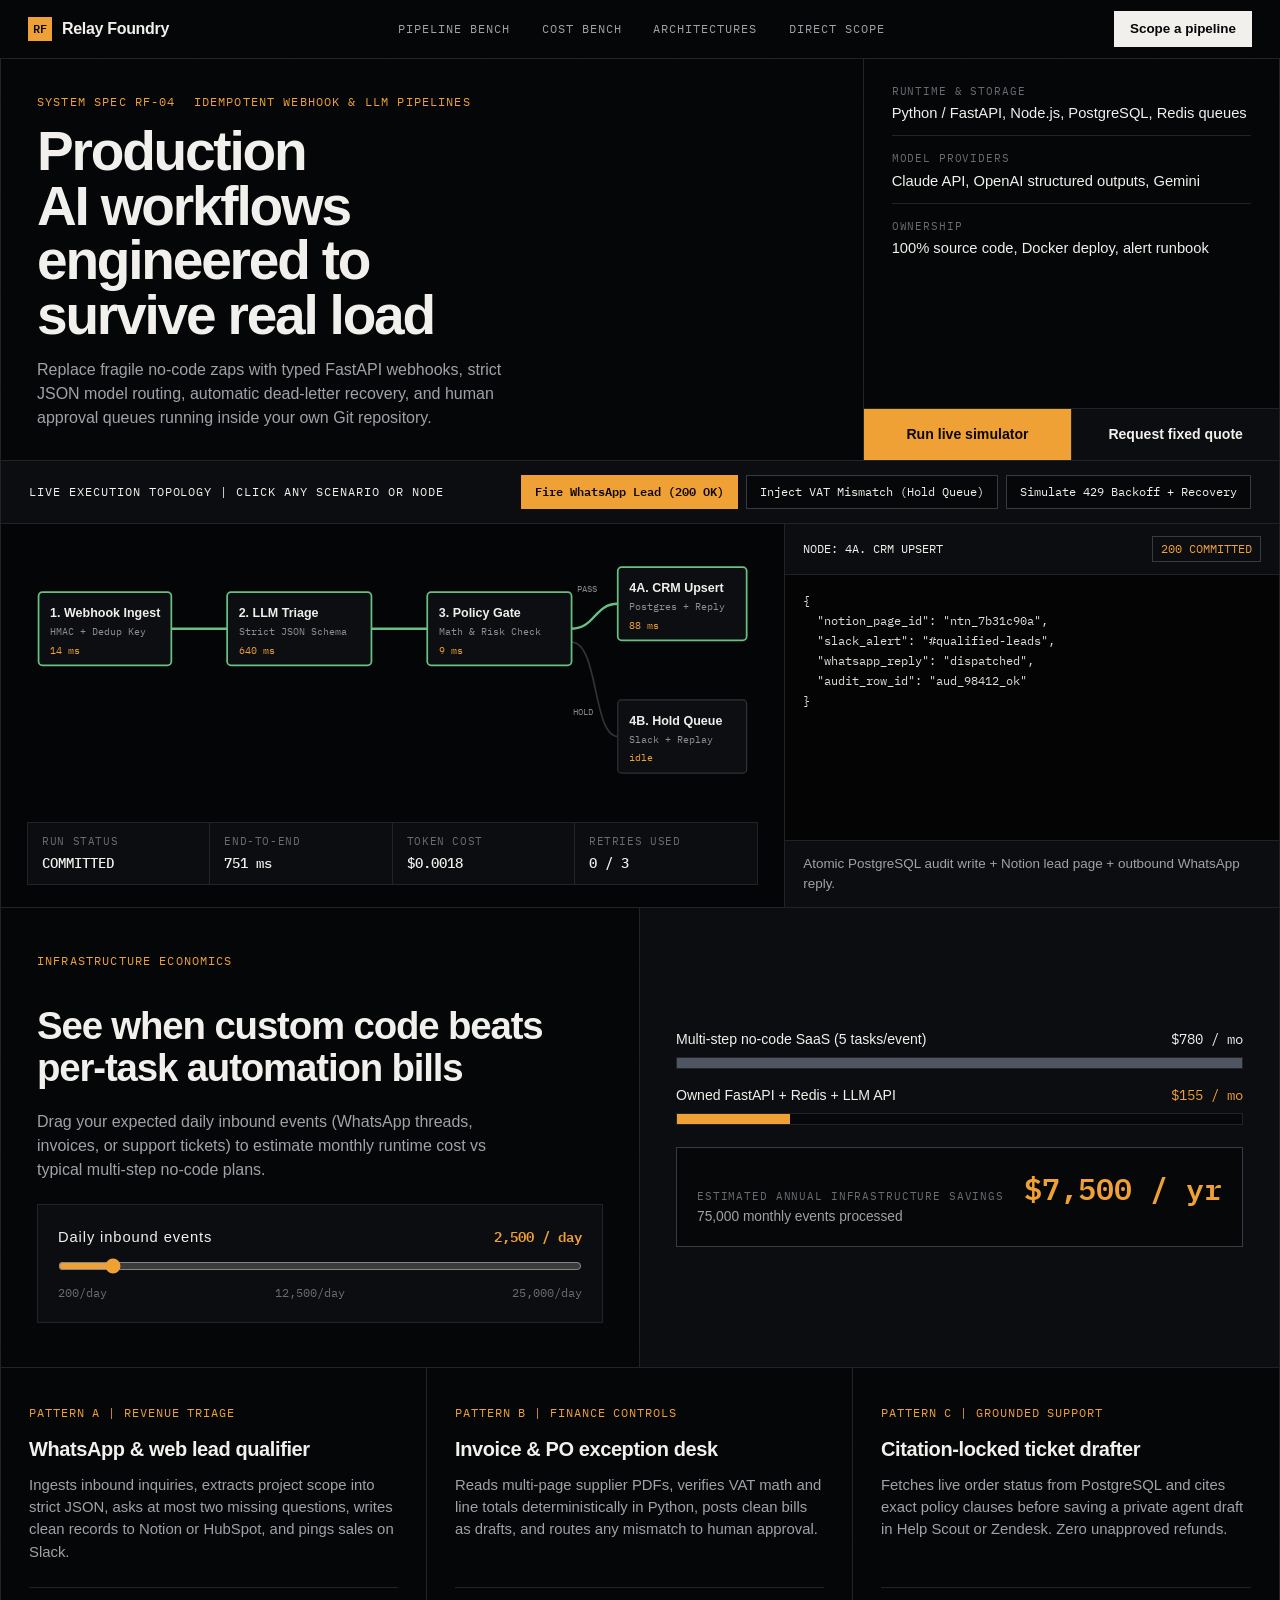
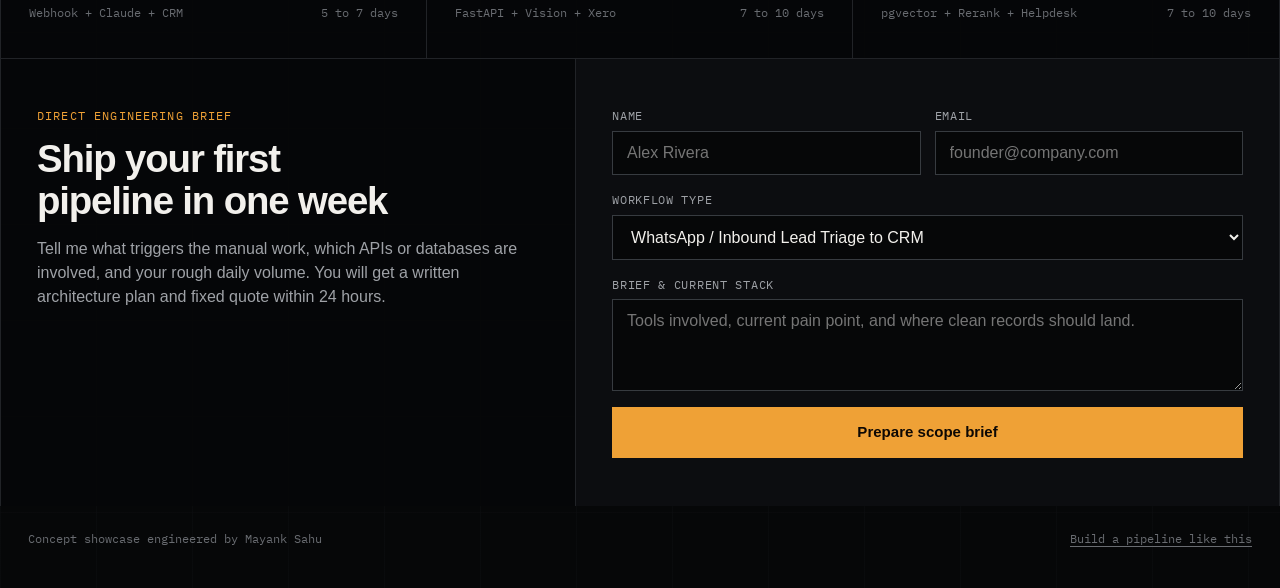
==== ai-studio/index.html @ b6a80c85 "v3: client-ready conversion polish, zero internal jargon, WhatsApp CTAs, live audit fixes" ====
<!doctype html>
<html lang="en">
<head>
  <meta charset="UTF-8" />
  <meta name="viewport" content="width=device-width, initial-scale=1.0" />
  <title>Relay Foundry | Production AI Workflow Engineering</title>
  <link rel="preconnect" href="https://api.fontshare.com" />
  <link href="https://api.fontshare.com/v2/css?f[]=switzer@400,500,600,700&display=swap" rel="stylesheet" />
  <link rel="preconnect" href="https://fonts.googleapis.com" />
  <link rel="preconnect" href="https://fonts.gstatic.com" crossorigin />
  <link href="https://fonts.googleapis.com/css2?family=IBM+Plex+Mono:wght@400;500;600&display=swap" rel="stylesheet" />
  <style>
    :root {
      --bg: oklch(0.125 0.005 260);
      --surface: oklch(0.16 0.006 260);
      --surface-2: oklch(0.195 0.007 260);
      --line: oklch(0.255 0.008 260);
      --line-strong: oklch(0.35 0.01 260);
      --ink: oklch(0.955 0.005 85);
      --ink-muted: oklch(0.71 0.008 260);
      --ink-dim: oklch(0.53 0.008 260);
      --amber: oklch(0.77 0.148 70);
      --amber-ink: oklch(0.14 0.015 70);
      --ok: oklch(0.74 0.125 152);
      --err: oklch(0.69 0.155 26);
      --font-sans: "Switzer", -apple-system, BlinkMacSystemFont, sans-serif;
      --font-mono: "IBM Plex Mono", ui-monospace, monospace;
      --ease-out: cubic-bezier(0.22, 1, 0.36, 1);
    }

    *, *::before, *::after { box-sizing: border-box; margin: 0; padding: 0; }

    html {
      scroll-behavior: smooth;
      background: var(--bg);
      color: var(--ink);
      font-family: var(--font-sans);
      -webkit-font-smoothing: antialiased;
      -webkit-tap-highlight-color: transparent;
    }

    body {
      min-height: 100dvh;
      line-height: 1.5;
      overflow-x: hidden;
      background-image:
        linear-gradient(to right, oklch(0.2 0.005 260 / 0.28) 1px, transparent 1px),
        linear-gradient(to bottom, oklch(0.2 0.005 260 / 0.22) 1px, transparent 1px);
      background-size: 96px 96px;
    }

    a { color: inherit; text-decoration: none; }

    button {
      font: inherit;
      color: inherit;
      background: none;
      border: none;
      cursor: pointer;
      touch-action: manipulation;
      transition: transform 130ms var(--ease-out), background-color 160ms ease, border-color 160ms ease, color 160ms ease;
    }

    button:active { transform: scale(0.97); }
    button:focus-visible, a:focus-visible, input:focus-visible, select:focus-visible, textarea:focus-visible {
      outline: 2px solid var(--ink);
      outline-offset: 2px;
    }

    .mono { font-family: var(--font-mono); font-variant-numeric: tabular-nums; }

    .rail-header {
      position: sticky;
      top: 0;
      z-index: 50;
      background: color-mix(in oklch, var(--bg) 92%, transparent);
      backdrop-filter: blur(12px);
      border-bottom: 1px solid var(--line);
    }

    .rail-inner {
      max-width: 1360px;
      margin: 0 auto;
      height: 58px;
      padding: 0 28px;
      display: grid;
      grid-template-columns: auto 1fr auto;
      align-items: center;
      gap: 24px;
    }

    .brand {
      display: inline-flex;
      align-items: center;
      gap: 10px;
      font-weight: 600;
      letter-spacing: -0.02em;
    }

    .brand-chip {
      width: 24px;
      height: 24px;
      background: var(--amber);
      color: var(--amber-ink);
      display: grid;
      place-items: center;
      font-family: var(--font-mono);
      font-size: 0.72rem;
      font-weight: 600;
    }

    .nav-mid {
      display: flex;
      justify-content: center;
      gap: 32px;
      font-family: var(--font-mono);
      font-size: 0.75rem;
      text-transform: uppercase;
      letter-spacing: 0.08em;
      color: var(--ink-muted);
    }

    .nav-mid a { text-underline-offset: 0.25em; }
    @media (hover: hover) {
      .nav-mid a:hover { color: var(--ink); text-decoration: underline; }
    }

    .rail-cta {
      padding: 8px 16px;
      background: var(--ink);
      color: var(--bg);
      font-size: 0.84rem;
      font-weight: 600;
    }

    @media (hover: hover) {
      .rail-cta:hover { background: var(--amber); color: var(--amber-ink); }
    }

    .mobile-subnav {
      display: none;
      border-top: 1px solid var(--line);
      padding: 8px 20px;
      gap: 18px;
      overflow-x: auto;
      font-family: var(--font-mono);
      font-size: 0.72rem;
      text-transform: uppercase;
      color: var(--ink-muted);
    }

    .shell {
      max-width: 1360px;
      margin: 0 auto;
      border-inline: 1px solid var(--line);
      background: color-mix(in oklch, var(--bg) 93%, transparent);
    }

    /* Compacted hero so full topology graph sits cleanly in viewport */
    .hero-band {
      display: grid;
      grid-template-columns: minmax(0, 1.35fr) minmax(0, 0.65fr);
      border-bottom: 1px solid var(--line);
    }

    .hero-left {
      padding: 34px 36px 30px;
      border-right: 1px solid var(--line);
    }

    .spec-line {
      font-family: var(--font-mono);
      font-size: 0.72rem;
      text-transform: uppercase;
      letter-spacing: 0.1em;
      color: var(--amber);
      margin-bottom: 14px;
      display: flex;
      gap: 18px;
      flex-wrap: wrap;
    }

    h1 {
      font-size: clamp(2.3rem, 4.3vw, 3.85rem);
      font-weight: 600;
      line-height: 0.99;
      letter-spacing: -0.04em;
      max-width: 15ch;
      text-wrap: balance;
      margin-bottom: 16px;
    }

    .hero-sub {
      font-size: 1rem;
      color: var(--ink-muted);
      max-width: 54ch;
      text-wrap: pretty;
    }

    .hero-right {
      display: grid;
      grid-template-rows: 1fr auto;
    }

    .hero-specs {
      padding: 24px 28px;
      display: grid;
      gap: 14px;
      align-content: start;
    }

    .kv {
      border-bottom: 1px solid var(--line);
      padding-bottom: 11px;
    }

    .kv:last-child { border-bottom: none; padding-bottom: 0; }

    .kv-k {
      font-family: var(--font-mono);
      font-size: 0.68rem;
      text-transform: uppercase;
      letter-spacing: 0.08em;
      color: var(--ink-dim);
      margin-bottom: 3px;
    }

    .kv-v { font-size: 0.92rem; font-weight: 500; color: var(--ink); }

    .hero-cta-row {
      display: grid;
      grid-template-columns: 1fr 1fr;
      border-top: 1px solid var(--line);
    }

    .cta-cell {
      padding: 15px 18px;
      font-size: 0.88rem;
      font-weight: 600;
      text-align: center;
      display: flex;
      align-items: center;
      justify-content: center;
    }

    .cta-cell.primary { background: var(--amber); color: var(--amber-ink); }
    .cta-cell.secondary { background: var(--surface); color: var(--ink); border-left: 1px solid var(--line); }

    /* Live Topology Simulator */
    .bench-head {
      display: flex;
      justify-content: space-between;
      align-items: center;
      flex-wrap: wrap;
      gap: 14px;
      padding: 14px 28px;
      border-bottom: 1px solid var(--line);
      background: var(--surface);
    }

    .bench-label {
      font-family: var(--font-mono);
      font-size: 0.76rem;
      text-transform: uppercase;
      letter-spacing: 0.08em;
      color: var(--ink);
    }

    .trigger-group { display: flex; flex-wrap: wrap; gap: 8px; }

    .trigger-btn {
      padding: 7px 13px;
      border: 1px solid var(--line-strong);
      background: var(--bg);
      font-family: var(--font-mono);
      font-size: 0.74rem;
      color: var(--ink);
    }

    .trigger-btn[aria-pressed="true"] {
      background: var(--amber);
      color: var(--amber-ink);
      border-color: var(--amber);
      font-weight: 600;
    }

    .bench-grid {
      display: grid;
      grid-template-columns: minmax(0, 1.35fr) minmax(0, 0.85fr);
      border-bottom: 1px solid var(--line);
    }

    .topology-stage {
      padding: 22px 26px;
      border-right: 1px solid var(--line);
      display: flex;
      flex-direction: column;
      justify-content: space-between;
      gap: 16px;
      min-width: 0;
      background: oklch(0.115 0.005 260);
    }

    .svg-wrap { width: 100%; overflow-x: auto; }
    .topo-svg { width: 100%; min-width: 640px; height: auto; display: block; }

    .wire {
      fill: none;
      stroke: oklch(0.32 0.01 260);
      stroke-width: 1.75;
      transition: stroke 220ms ease;
    }

    .wire.is-ok { stroke: var(--ok); stroke-width: 2.5; }
    .wire.is-err { stroke: var(--err); stroke-width: 2.5; }

    .node-group { cursor: pointer; }

    .node-box {
      fill: oklch(0.165 0.006 260);
      stroke: oklch(0.32 0.01 260);
      stroke-width: 1.25;
      transition: fill 180ms ease, stroke 180ms ease;
    }

    .node-group:hover .node-box { fill: oklch(0.2 0.008 260); stroke: oklch(0.55 0.01 260); }
    .node-group.is-selected .node-box { stroke: var(--ink); stroke-width: 1.8; }
    .node-group.state-active .node-box { fill: oklch(0.22 0.03 70); stroke: var(--amber); stroke-width: 2; }
    .node-group.state-ok .node-box { stroke: var(--ok); stroke-width: 1.8; }
    .node-group.state-err .node-box { fill: oklch(0.21 0.035 26); stroke: var(--err); stroke-width: 2; }

    .node-title { fill: oklch(0.95 0.005 85); font-family: "Switzer", sans-serif; font-size: 13px; font-weight: 600; }
    .node-sub { fill: oklch(0.65 0.008 260); font-family: "IBM Plex Mono", monospace; font-size: 10.5px; }
    .node-ms { fill: var(--amber); font-family: "IBM Plex Mono", monospace; font-size: 10.5px; }

    .stage-telemetry {
      display: grid;
      grid-template-columns: repeat(4, minmax(0, 1fr));
      border: 1px solid var(--line);
      background: var(--surface);
    }

    .tel-cell { padding: 11px 14px; border-right: 1px solid var(--line); }
    .tel-cell:last-child { border-right: none; }
    .tel-k { font-family: var(--font-mono); font-size: 0.66rem; text-transform: uppercase; letter-spacing: 0.06em; color: var(--ink-dim); margin-bottom: 2px; }
    .tel-v { font-family: var(--font-mono); font-size: 0.9rem; font-weight: 500; font-variant-numeric: tabular-nums; color: var(--ink); }

    .inspector { display: flex; flex-direction: column; min-width: 0; background: var(--surface); }

    .inspector-bar {
      padding: 12px 18px;
      border-bottom: 1px solid var(--line);
      display: flex;
      justify-content: space-between;
      align-items: center;
      gap: 10px;
      font-family: var(--font-mono);
      font-size: 0.74rem;
    }

    .inspector-badge { padding: 3px 8px; border: 1px solid var(--line-strong); color: var(--amber); }

    .inspector-code {
      flex: 1;
      padding: 16px 18px;
      font-family: var(--font-mono);
      font-size: 0.78rem;
      line-height: 1.6;
      color: oklch(0.9 0.008 85);
      white-space: pre-wrap;
      overflow-wrap: anywhere;
      background: oklch(0.11 0.004 260);
      min-height: 255px;
    }

    .inspector-foot {
      padding: 13px 18px;
      border-top: 1px solid var(--line);
      font-size: 0.84rem;
      color: var(--ink-muted);
    }

    /* Cost & Concurrency Bench */
    .calc-band {
      display: grid;
      grid-template-columns: minmax(0, 1fr) minmax(0, 1fr);
      border-bottom: 1px solid var(--line);
    }

    .calc-left {
      padding: 44px 36px;
      border-right: 1px solid var(--line);
      display: grid;
      gap: 22px;
      align-content: start;
    }

    h2 {
      font-size: clamp(1.75rem, 3vw, 2.5rem);
      font-weight: 600;
      letter-spacing: -0.03em;
      line-height: 1.08;
      text-wrap: balance;
    }

    .slider-block {
      display: grid;
      gap: 10px;
      padding: 20px;
      border: 1px solid var(--line);
      background: var(--surface);
    }

    .slider-top { display: flex; justify-content: space-between; align-items: baseline; font-size: 0.9rem; }
    input[type="range"] { width: 100%; accent-color: var(--amber); cursor: pointer; }

    .calc-right {
      padding: 44px 36px;
      display: grid;
      gap: 22px;
      align-content: center;
      background: var(--surface);
    }

    .bar-compare { display: grid; gap: 16px; }
    .bar-row { display: grid; gap: 7px; }
    .bar-head { display: flex; justify-content: space-between; font-size: 0.88rem; }
    .bar-track { height: 12px; background: var(--bg); border: 1px solid var(--line); overflow: hidden; }
    .bar-fill { height: 100%; transition: width 260ms var(--ease-out); }
    .bar-fill.zap { background: oklch(0.45 0.02 260); }
    .bar-fill.rf { background: var(--amber); }

    .savings-callout {
      padding: 18px 20px;
      border: 1px solid var(--line-strong);
      background: var(--bg);
      display: flex;
      justify-content: space-between;
      align-items: baseline;
      gap: 16px;
      flex-wrap: wrap;
    }

    .savings-num {
      font-family: var(--font-mono);
      font-size: 1.85rem;
      font-weight: 600;
      color: var(--amber);
      font-variant-numeric: tabular-nums;
    }

    .matrix-band {
      display: grid;
      grid-template-columns: repeat(3, minmax(0, 1fr));
      border-bottom: 1px solid var(--line);
    }

    .matrix-cell {
      padding: 36px 28px;
      border-right: 1px solid var(--line);
      display: flex;
      flex-direction: column;
      justify-content: space-between;
      gap: 24px;
    }

    .matrix-cell:last-child { border-right: none; }
    .matrix-k { font-family: var(--font-mono); font-size: 0.72rem; text-transform: uppercase; letter-spacing: 0.08em; color: var(--amber); margin-bottom: 12px; }
    .matrix-cell h3 { font-size: 1.25rem; font-weight: 600; letter-spacing: -0.02em; margin-bottom: 10px; }
    .matrix-cell p { font-size: 0.93rem; color: var(--ink-muted); }

    .matrix-foot {
      padding-top: 16px;
      border-top: 1px solid var(--line);
      font-family: var(--font-mono);
      font-size: 0.75rem;
      color: var(--ink-dim);
      display: flex;
      justify-content: space-between;
      gap: 8px;
    }

    /* Live Lead Intake */
    .intake-band { display: grid; grid-template-columns: minmax(0, 0.9fr) minmax(0, 1.1fr); }
    .intake-copy { padding: 48px 36px; border-right: 1px solid var(--line); }
    .intake-form-wrap { padding: 48px 36px; background: var(--surface); }
    .intake-form { display: grid; gap: 16px; }
    .two-col { display: grid; grid-template-columns: 1fr 1fr; gap: 14px; }

    label {
      display: grid;
      gap: 6px;
      font-family: var(--font-mono);
      font-size: 0.74rem;
      text-transform: uppercase;
      letter-spacing: 0.06em;
      color: var(--ink-muted);
    }

    input[type="text"], input[type="email"], select, textarea {
      width: 100%;
      padding: 12px 14px;
      background: var(--bg);
      border: 1px solid var(--line-strong);
      color: var(--ink);
      font-family: var(--font-sans);
      font-size: 16px;
    }

    textarea { min-height: 92px; resize: vertical; }

    .submit-btn {
      padding: 14px 20px;
      background: var(--amber);
      color: var(--amber-ink);
      font-weight: 600;
      font-size: 0.94rem;
    }

    .dispatch-panel {
      display: none;
      padding: 18px;
      border: 1px solid var(--ok);
      background: color-mix(in oklch, var(--ok) 10%, var(--bg));
      gap: 12px;
    }

    .dispatch-panel.is-visible { display: grid; }

    .dispatch-actions {
      display: flex;
      flex-wrap: wrap;
      gap: 10px;
    }

    .dispatch-btn {
      padding: 10px 16px;
      font-family: var(--font-mono);
      font-size: 0.78rem;
      font-weight: 600;
      display: inline-flex;
      align-items: center;
      justify-content: center;
    }

    .dispatch-btn.wa { background: var(--ok); color: oklch(0.14 0.015 152); }
    .dispatch-btn.mail { background: var(--amber); color: var(--amber-ink); }

    footer {
      max-width: 1360px;
      margin: 0 auto;
      padding: 24px 28px 40px;
      display: flex;
      justify-content: space-between;
      align-items: center;
      flex-wrap: wrap;
      gap: 14px;
      font-family: var(--font-mono);
      font-size: 0.76rem;
      color: var(--ink-dim);
    }

    footer a { text-decoration: underline; text-underline-offset: 0.25em; }

    @media (max-width: 1020px) {
      .hero-band, .bench-grid, .calc-band, .matrix-band, .intake-band { grid-template-columns: minmax(0, 1fr); }
      .hero-left, .topology-stage, .calc-left, .matrix-cell, .intake-copy { border-right: none; border-bottom: 1px solid var(--line); }
      .nav-mid { display: none; }
      .mobile-subnav { display: flex; }
    }

    @media (max-width: 640px) {
      .stage-telemetry, .two-col { grid-template-columns: minmax(0, 1fr); }
      .tel-cell { border-right: none; border-bottom: 1px solid var(--line); }
      .tel-cell:last-child { border-bottom: none; }
      .hero-left, .calc-left, .calc-right, .intake-copy, .intake-form-wrap { padding: 28px 20px; }
    }
  </style>
</head>
<body>
  <header class="rail-header">
    <div class="rail-inner">
      <a href="#top" class="brand">
        <span class="brand-chip">RF</span>
        <span>Relay Foundry</span>
      </a>
      <nav class="nav-mid" aria-label="Primary">
        <a href="#topology">Pipeline bench</a>
        <a href="#cost">Cost bench</a>
        <a href="#systems">Architectures</a>
        <a href="#intake">Direct scope</a>
      </nav>
      <a href="#intake" class="rail-cta">Scope a pipeline</a>
    </div>
    <nav class="mobile-subnav" aria-label="Quick navigation">
      <a href="#topology">Simulator</a>
      <a href="#cost">Cost Bench</a>
      <a href="#systems">Systems</a>
      <a href="#intake">Scope</a>
    </nav>
  </header>

  <main class="shell" id="top">
    <section class="hero-band">
      <div class="hero-left">
        <div class="spec-line">
          <span>SYSTEM SPEC RF-04</span>
          <span>IDEMPOTENT WEBHOOK &amp; LLM PIPELINES</span>
        </div>
        <h1>Production AI workflows engineered to survive real load</h1>
        <p class="hero-sub">
          Replace fragile no-code zaps with typed FastAPI webhooks, strict JSON model routing, automatic dead-letter recovery, and human approval queues running inside your own Git repository.
        </p>
      </div>
      <div class="hero-right">
        <div class="hero-specs">
          <div class="kv">
            <div class="kv-k">Runtime &amp; Storage</div>
            <div class="kv-v">Python / FastAPI, Node.js, PostgreSQL, Redis queues</div>
          </div>
          <div class="kv">
            <div class="kv-k">Model Providers</div>
            <div class="kv-v">Claude API, OpenAI structured outputs, Gemini</div>
          </div>
          <div class="kv">
            <div class="kv-k">Ownership</div>
            <div class="kv-v">100% source code, Docker deploy, alert runbook</div>
          </div>
        </div>
        <div class="hero-cta-row">
          <a href="#topology" class="cta-cell primary">Run live simulator</a>
          <a href="#intake" class="cta-cell secondary">Request fixed quote</a>
        </div>
      </div>
    </section>

    <section id="topology" aria-label="Interactive pipeline execution bench">
      <div class="bench-head">
        <span class="bench-label">Live execution topology | click any scenario or node</span>
        <div class="trigger-group" role="group" aria-label="Pipeline simulation scenario">
          <button type="button" class="trigger-btn" data-run="healthy" aria-pressed="true">Fire WhatsApp Lead (200 OK)</button>
          <button type="button" class="trigger-btn" data-run="mismatch" aria-pressed="false">Inject VAT Mismatch (Hold Queue)</button>
          <button type="button" class="trigger-btn" data-run="retry" aria-pressed="false">Simulate 429 Backoff + Recovery</button>
        </div>
      </div>

      <div class="bench-grid">
        <div class="topology-stage">
          <div class="svg-wrap">
            <svg class="topo-svg" viewBox="0 0 760 270" role="img" aria-label="Interactive webhook to LLM to CRM topology diagram">
              <path id="w-0-1" class="wire" d="M 150 86 L 208 86" />
              <path id="w-1-2" class="wire" d="M 358 86 L 416 86" />
              <path id="w-2-3" class="wire" d="M 566 86 C 590 86, 590 60, 614 60" />
              <path id="w-2-4" class="wire" d="M 566 100 C 594 100, 588 198, 614 198" />

              <g class="node-group is-selected" data-node="ingest" transform="translate(12, 48)">
                <rect class="node-box" width="138" height="76" rx="4" />
                <text class="node-title" x="12" y="26">1. Webhook Ingest</text>
                <text class="node-sub" x="12" y="45">HMAC + Dedup Key</text>
                <text class="node-ms" id="ms-ingest" x="12" y="64">14 ms</text>
              </g>

              <g class="node-group" data-node="triage" transform="translate(208, 48)">
                <rect class="node-box" width="150" height="76" rx="4" />
                <text class="node-title" x="12" y="26">2. LLM Triage</text>
                <text class="node-sub" x="12" y="45">Strict JSON Schema</text>
                <text class="node-ms" id="ms-triage" x="12" y="64">640 ms</text>
              </g>

              <g class="node-group" data-node="gate" transform="translate(416, 48)">
                <rect class="node-box" width="150" height="76" rx="4" />
                <text class="node-title" x="12" y="26">3. Policy Gate</text>
                <text class="node-sub" x="12" y="45">Math &amp; Risk Check</text>
                <text class="node-ms" id="ms-gate" x="12" y="64">9 ms</text>
              </g>

              <g class="node-group" data-node="crm" transform="translate(614, 22)">
                <rect class="node-box" width="134" height="76" rx="4" />
                <text class="node-title" id="n4a-title" x="12" y="26">4A. CRM Upsert</text>
                <text class="node-sub" id="n4a-sub" x="12" y="45">Postgres + Reply</text>
                <text class="node-ms" id="ms-crm" x="12" y="64">88 ms</text>
              </g>

              <g class="node-group" data-node="dlq" transform="translate(614, 160)">
                <rect class="node-box" width="134" height="76" rx="4" />
                <text class="node-title" x="12" y="26">4B. Hold Queue</text>
                <text class="node-sub" x="12" y="45">Slack + Replay</text>
                <text class="node-ms" id="ms-dlq" x="12" y="64">idle</text>
              </g>

              <text x="572" y="48" fill="oklch(0.62 0.008 260)" font-family="IBM Plex Mono" font-size="9.5">PASS</text>
              <text x="568" y="176" fill="oklch(0.62 0.008 260)" font-family="IBM Plex Mono" font-size="9.5">HOLD</text>
            </svg>
          </div>

          <div class="stage-telemetry">
            <div class="tel-cell"><div class="tel-k">Run status</div><div class="tel-v" id="tel-status">COMMITTED</div></div>
            <div class="tel-cell"><div class="tel-k">End-to-end</div><div class="tel-v" id="tel-latency">751 ms</div></div>
            <div class="tel-cell"><div class="tel-k">Token cost</div><div class="tel-v" id="tel-cost">$0.0018</div></div>
            <div class="tel-cell"><div class="tel-k">Retries used</div><div class="tel-v" id="tel-retries">0 / 3</div></div>
          </div>
        </div>

        <aside class="inspector" aria-label="Node JSON payload inspector">
          <div class="inspector-bar">
            <span id="insp-title">NODE: 1. WEBHOOK INGEST</span>
            <span class="inspector-badge" id="insp-badge">VERIFIED</span>
          </div>
          <pre class="inspector-code" id="insp-json"></pre>
          <div class="inspector-foot" id="insp-note">
            Click any box in the diagram to inspect the exact contract verified at that step.
          </div>
        </aside>
      </div>
    </section>

    <section class="calc-band" id="cost">
      <div class="calc-left">
        <div class="spec-line"><span>INFRASTRUCTURE ECONOMICS</span></div>
        <h2>See when custom code beats per-task automation bills</h2>
        <p class="hero-sub">
          Drag your expected daily inbound events (WhatsApp threads, invoices, or support tickets) to estimate monthly runtime cost vs typical multi-step no-code plans.
        </p>

        <div class="slider-block">
          <div class="slider-top">
            <label for="vol-slider" style="text-transform: none; font-family: var(--font-sans); font-size: 0.92rem; color: var(--ink);">Daily inbound events</label>
            <span class="mono" style="color: var(--amber); font-weight: 600;" id="vol-label">2,500 / day</span>
          </div>
          <input id="vol-slider" type="range" min="200" max="25000" step="100" value="2500" />
          <div style="display: flex; justify-content: space-between; font-size: 0.75rem; color: var(--ink-dim);" class="mono">
            <span>200/day</span>
            <span>12,500/day</span>
            <span>25,000/day</span>
          </div>
        </div>
      </div>

      <div class="calc-right">
        <div class="bar-compare">
          <div class="bar-row">
            <div class="bar-head">
              <span>Multi-step no-code SaaS (5 tasks/event)</span>
              <span class="mono" id="cost-nocode">$780 / mo</span>
            </div>
            <div class="bar-track"><div class="bar-fill zap" id="bar-nocode" style="width: 100%;"></div></div>
          </div>
          <div class="bar-row">
            <div class="bar-head">
              <span>Owned FastAPI + Redis + LLM API</span>
              <span class="mono" id="cost-custom" style="color: var(--amber);">$155 / mo</span>
            </div>
            <div class="bar-track"><div class="bar-fill rf" id="bar-custom" style="width: 20%;"></div></div>
          </div>
        </div>

        <div class="savings-callout">
          <div>
            <div class="kv-k">Estimated annual infrastructure savings</div>
            <div style="font-size: 0.86rem; color: var(--ink-muted);" id="vol-monthly">75,000 monthly events processed</div>
          </div>
          <div class="savings-num" id="annual-save">$7,500 / yr</div>
        </div>
      </div>
    </section>

    <section class="matrix-band" id="systems">
      <article class="matrix-cell">
        <div>
          <div class="matrix-k">Pattern A | Revenue Triage</div>
          <h3>WhatsApp &amp; web lead qualifier</h3>
          <p>Ingests inbound inquiries, extracts project scope into strict JSON, asks at most two missing questions, writes clean records to Notion or HubSpot, and pings sales on Slack.</p>
        </div>
        <div class="matrix-foot">
          <span>Webhook + Claude + CRM</span>
          <span>5 to 7 days</span>
        </div>
      </article>
      <article class="matrix-cell">
        <div>
          <div class="matrix-k">Pattern B | Finance Controls</div>
          <h3>Invoice &amp; PO exception desk</h3>
          <p>Reads multi-page supplier PDFs, verifies VAT math and line totals deterministically in Python, posts clean bills as drafts, and routes any mismatch to human approval.</p>
        </div>
        <div class="matrix-foot">
          <span>FastAPI + Vision + Xero</span>
          <span>7 to 10 days</span>
        </div>
      </article>
      <article class="matrix-cell">
        <div>
          <div class="matrix-k">Pattern C | Grounded Support</div>
          <h3>Citation-locked ticket drafter</h3>
          <p>Fetches live order status from PostgreSQL and cites exact policy clauses before saving a private agent draft in Help Scout or Zendesk. Zero unapproved refunds.</p>
        </div>
        <div class="matrix-foot">
          <span>pgvector + Rerank + Helpdesk</span>
          <span>7 to 10 days</span>
        </div>
      </article>
    </section>

    <section class="intake-band" id="intake">
      <div class="intake-copy">
        <div class="spec-line"><span>DIRECT ENGINEERING BRIEF</span></div>
        <h2>Ship your first pipeline in one week</h2>
        <p class="hero-sub" style="margin-top: 16px;">
          Tell me what triggers the manual work, which APIs or databases are involved, and your rough daily volume. You will get a written architecture plan and fixed quote within 24 hours.
        </p>
      </div>
      <div class="intake-form-wrap">
        <form class="intake-form" id="intake-form">
          <div class="two-col">
            <label>
              Name
              <input type="text" id="in-name" required placeholder="Alex Rivera" />
            </label>
            <label>
              Email
              <input type="email" id="in-email" required placeholder="founder@company.com" />
            </label>
          </div>
          <label>
            Workflow type
            <select id="in-type">
              <option>WhatsApp / Inbound Lead Triage to CRM</option>
              <option>Invoice / PDF Extraction + Exception Queue</option>
              <option>Grounded Support Draft Assistant</option>
              <option>Custom Webhook / Agent Backend</option>
            </select>
          </label>
          <label>
            Brief &amp; current stack
            <textarea id="in-brief" required placeholder="Tools involved, current pain point, and where clean records should land."></textarea>
          </label>
          <button type="submit" class="submit-btn">Prepare scope brief</button>

          <div class="dispatch-panel" id="dispatch-panel" role="status">
            <div style="font-size: 0.9rem; color: var(--ink);">
              Your technical brief is packaged and ready. Send it directly via WhatsApp or Email for a 24-hour architecture plan and fixed quote:
            </div>
            <div class="dispatch-actions">
              <a id="send-wa" href="#" target="_blank" rel="noopener" class="dispatch-btn wa">Send via WhatsApp</a>
              <a id="send-mail" href="#" class="dispatch-btn mail">Send via Email</a>
            </div>
          </div>
        </form>
      </div>
    </section>
  </main>

  <footer>
    <span>Concept showcase engineered by Mayank Sahu</span>
    <span><a href="https://msnotfound.github.io/#quote" target="_top">Build a pipeline like this</a></span>
  </footer>

  <script>
    const RUNS = {
      healthy: {
        branch: "crm",
        n4aTitle: "4A. CRM Upsert",
        n4aSub: "Postgres + Reply",
        status: "COMMITTED",
        latency: "751 ms",
        cost: "$0.0018",
        retries: "0 / 3",
        ms: { ingest: "14 ms", triage: "640 ms", gate: "9 ms", crm: "88 ms", dlq: "idle" },
        nodes: {
          ingest: {
            title: "1. WEBHOOK INGEST",
            badge: "HMAC VALID",
            note: "Idempotency key checked in Redis; duplicate delivery guaranteed safe.",
            payload: {
              event_id: "wa_evt_98412",
              signature: "sha256=verified",
              from: "+1-415-555-0142",
              text: "We manage 14 boutique properties and need WhatsApp guest booking triage linked to Notion.",
              dedup_cache: "MISS (new event)"
            }
          },
          triage: {
            title: "2. LLM TRIAGE",
            badge: "SCHEMA PASS",
            note: "Model forced to emit strict JSON schema with zero unparsed prose.",
            payload: {
              model: "claude-sonnet-4",
              intent: "automation_project_lead",
              property_units: 14,
              systems_requested: ["whatsapp_cloud", "notion_crm"],
              confidence: 0.96,
              reply_draft: "We build WhatsApp-to-Notion triage pipelines. Roughly how many guest messages do your 14 properties receive weekly?"
            }
          },
          gate: {
            title: "3. POLICY GATE",
            badge: "ROUTE: 4A",
            note: "Confidence >= 0.85 and zero high-risk financial mutation flags.",
            payload: {
              rule_engine: "deterministic_v2",
              confidence_threshold: 0.85,
              pii_redacted_for_logs: true,
              route_decision: "4A_CRM_UPSERT"
            }
          },
          crm: {
            title: "4A. CRM UPSERT",
            badge: "200 COMMITTED",
            note: "Atomic PostgreSQL audit write + Notion lead page + outbound WhatsApp reply.",
            payload: {
              notion_page_id: "ntn_7b31c90a",
              slack_alert: "#qualified-leads",
              whatsapp_reply: "dispatched",
              audit_row_id: "aud_98412_ok"
            }
          },
          dlq: {
            title: "4B. HOLD QUEUE",
            badge: "STANDBY",
            note: "Not triggered during this healthy execution path.",
            payload: { queue_depth: 0, last_hold_reason: null }
          }
        }
      },
      mismatch: {
        branch: "dlq",
        n4aTitle: "4A. Xero Post",
        n4aSub: "Accounting API",
        status: "HELD FOR REVIEW",
        latency: "912 ms",
        cost: "$0.0029",
        retries: "0 / 3",
        ms: { ingest: "18 ms", triage: "810 ms", gate: "12 ms", crm: "blocked", dlq: "72 ms" },
        nodes: {
          ingest: {
            title: "1. WEBHOOK INGEST",
            badge: "PDF RECEIVED",
            note: "Inbound supplier invoice hashed via SHA-256 before vision extraction.",
            payload: {
              event_id: "inv_409_ctj",
              source: "ap@northwood-supply.co.uk",
              attachment: "timber_joinery_409.pdf",
              pages: 2,
              sha256_prefix: "9e4a1f02c881"
            }
          },
          triage: {
            title: "2. LLM TRIAGE",
            badge: "EXTRACTED",
            note: "Line items parsed into Decimal-safe numeric fields for Python verification.",
            payload: {
              vendor: "Cotswold Timber Joinery Ltd",
              currency: "GBP",
              subtotal: 4250.00,
              vat_stated_on_pdf: 890.00,
              total_stated_on_pdf: 5140.00
            }
          },
          gate: {
            title: "3. POLICY GATE",
            badge: "MATH EXCEPTION",
            note: "Deterministic Python check caught a £40.00 VAT overcharge before posting.",
            payload: {
              expected_vat_20pct: 850.00,
              stated_vat: 890.00,
              variance_gbp: 40.00,
              auto_post_blocked: true,
              route_decision: "4B_HOLD_QUEUE"
            }
          },
          crm: {
            title: "4A. XERO POST",
            badge: "BLOCKED",
            note: "Protected from posting an erroneous accounting ledger entry.",
            payload: { status: "skipped_by_policy_gate" }
          },
          dlq: {
            title: "4B. HOLD QUEUE",
            badge: "SLACK ALERTED",
            note: "Finance lead received an interactive Slack approve/reject card with diff.",
            payload: {
              ticket_id: "AP-HOLD-219",
              xero_status: "DRAFT_ON_HOLD",
              assignee: "@finance-lead",
              reason: "VAT exceeds 20% calculation by GBP 40.00"
            }
          }
        }
      },
      retry: {
        branch: "crm",
        n4aTitle: "4A. Helpdesk Draft",
        n4aSub: "Help Scout API",
        status: "RECOVERED (200)",
        latency: "1,840 ms",
        cost: "$0.0019",
        retries: "2 / 3",
        ms: { ingest: "12 ms", triage: "1,710 ms", gate: "11 ms", crm: "107 ms", dlq: "idle" },
        nodes: {
          ingest: {
            title: "1. WEBHOOK INGEST",
            badge: "QUEUED SAFE",
            note: "Event persisted to Postgres queue before external LLM call so crashes never lose data.",
            payload: {
              event_id: "hs_51904",
              provider: "helpscout_webhook",
              persisted_before_call: true
            }
          },
          triage: {
            title: "2. LLM TRIAGE",
            badge: "2 RETRIES -> OK",
            note: "Handled upstream 429 rate-limit with jittered exponential backoff + fallback model.",
            payload: {
              attempt_1: "HTTP 429 Too Many Requests (backoff 350ms)",
              attempt_2: "HTTP 429 Too Many Requests (fallback -> gemini-2.5-flash)",
              attempt_3: "HTTP 200 OK (schema verified)",
              policy_citation: "shipping_policy_v4#sec-3.2"
            }
          },
          gate: {
            title: "3. POLICY GATE",
            badge: "DRAFT ONLY",
            note: "Ticket marked eligible for reschedule before 16:30 depot cutoff.",
            payload: {
              order_status: "packed_at_depot",
              auto_send_allowed: false,
              route_decision: "4A_ATTACH_DRAFT"
            }
          },
          crm: {
            title: "4A. HELPDESK DRAFT",
            badge: "DRAFT SAVED",
            note: "Zero events dropped despite upstream API spike; agent reviews draft in 1 click.",
            payload: {
              helpscout_ticket: "hs_51904",
              draft_attached: true,
              auto_sent: false
            }
          },
          dlq: {
            title: "4B. HOLD QUEUE",
            badge: "STANDBY",
            note: "Dead-letter queue only fires if all 3 backoff attempts exhaust.",
            payload: { exhausted: false, dlq_entries: 0 }
          }
        }
      }
    };

    let activeRun = "healthy";
    let animTimers = [];

    const nodesEls = Array.from(document.querySelectorAll(".node-group"));
    const wires = {
      w01: document.getElementById("w-0-1"),
      w12: document.getElementById("w-1-2"),
      w23: document.getElementById("w-2-3"),
      w24: document.getElementById("w-2-4")
    };

    function clearVisuals() {
      animTimers.forEach(clearTimeout);
      animTimers = [];
      nodesEls.forEach((n) => n.classList.remove("state-active", "state-ok", "state-err"));
      Object.values(wires).forEach((w) => w.classList.remove("is-ok", "is-err"));
    }

    function inspectNode(nodeKey) {
      nodesEls.forEach((n) => n.classList.toggle("is-selected", n.dataset.node === nodeKey));
      const info = RUNS[activeRun].nodes[nodeKey];
      document.getElementById("insp-title").textContent = "NODE: " + info.title;
      document.getElementById("insp-badge").textContent = info.badge;
      document.getElementById("insp-json").textContent = JSON.stringify(info.payload, null, 2);
      document.getElementById("insp-note").textContent = info.note;
    }

    function executeRun(runKey) {
      activeRun = runKey;
      clearVisuals();
      const run = RUNS[runKey];

      document.getElementById("n4a-title").textContent = run.n4aTitle;
      document.getElementById("n4a-sub").textContent = run.n4aSub;
      document.getElementById("tel-status").textContent = "RUNNING...";
      document.getElementById("tel-latency").textContent = run.latency;
      document.getElementById("tel-cost").textContent = run.cost;
      document.getElementById("tel-retries").textContent = run.retries;
      Object.entries(run.ms).forEach(([k, v]) => {
        document.getElementById("ms-" + k).textContent = v;
      });

      const byKey = (k) => document.querySelector(`.node-group[data-node="${k}"]`);
      const finalNode = run.branch;
      const finalWire = run.branch === "crm" ? wires.w23 : wires.w24;
      const finalClass = run.branch === "crm" ? "state-ok" : "state-err";
      const wireClass = run.branch === "crm" ? "is-ok" : "is-err";

      [
        [0, () => { byKey("ingest").classList.add("state-active"); inspectNode("ingest"); }],
        [300, () => { byKey("ingest").classList.replace("state-active", "state-ok"); wires.w01.classList.add("is-ok"); byKey("triage").classList.add("state-active"); inspectNode("triage"); }],
        [680, () => { byKey("triage").classList.replace("state-active", "state-ok"); wires.w12.classList.add("is-ok"); byKey("gate").classList.add("state-active"); inspectNode("gate"); }],
        [1020, () => {
          byKey("gate").classList.replace("state-active", finalClass);
          finalWire.classList.add(wireClass);
          byKey(finalNode).classList.add(finalClass);
          inspectNode(finalNode);
          document.getElementById("tel-status").textContent = run.status;
        }]
      ].forEach(([delay, fn]) => animTimers.push(setTimeout(fn, delay)));
    }

    document.querySelectorAll(".trigger-btn").forEach((btn) => {
      btn.addEventListener("click", () => {
        document.querySelectorAll(".trigger-btn").forEach((b) => b.setAttribute("aria-pressed", String(b === btn)));
        executeRun(btn.dataset.run);
      });
    });

    nodesEls.forEach((n) => n.addEventListener("click", () => inspectNode(n.dataset.node)));

    const volSlider = document.getElementById("vol-slider");
    function updateCost() {
      const daily = Number(volSlider.value);
      const monthly = daily * 30;
      const nocode = Math.round(49 + (monthly * 5 / 1000) * 1.95);
      const custom = Math.round(35 + monthly * 0.0016);
      const annualSave = Math.max(0, (nocode - custom) * 12);

      document.getElementById("vol-label").textContent = daily.toLocaleString("en-US") + " / day";
      document.getElementById("vol-monthly").textContent = monthly.toLocaleString("en-US") + " monthly events processed";
      document.getElementById("cost-nocode").textContent = "$" + nocode.toLocaleString("en-US") + " / mo";
      document.getElementById("cost-custom").textContent = "$" + custom.toLocaleString("en-US") + " / mo";
      document.getElementById("annual-save").textContent = "$" + annualSave.toLocaleString("en-US") + " / yr";
      document.getElementById("bar-custom").style.width = Math.max(8, Math.round((custom / nocode) * 100)) + "%";
    }
    volSlider.addEventListener("input", updateCost);
    updateCost();

    document.getElementById("intake-form").addEventListener("submit", (e) => {
      e.preventDefault();
      const name = document.getElementById("in-name").value.trim();
      const email = document.getElementById("in-email").value.trim();
      const type = document.getElementById("in-type").value;
      const brief = document.getElementById("in-brief").value.trim();
      const msg = `Hi Mayank, AI Pipeline Scope Request:\nName: ${name}\nEmail: ${email}\nWorkflow: ${type}\nBrief: ${brief}`;
      document.getElementById("send-wa").href = `https://wa.me/919302493307?text=${encodeURIComponent(msg)}`;
      document.getElementById("send-mail").href = `mailto:108mayanksahu@gmail.com?subject=${encodeURIComponent(`AI Pipeline Scope: ${type}`)}&body=${encodeURIComponent(msg)}`;
      document.getElementById("dispatch-panel").classList.add("is-visible");
    });

    executeRun("healthy");
  </script>
</body>
</html>
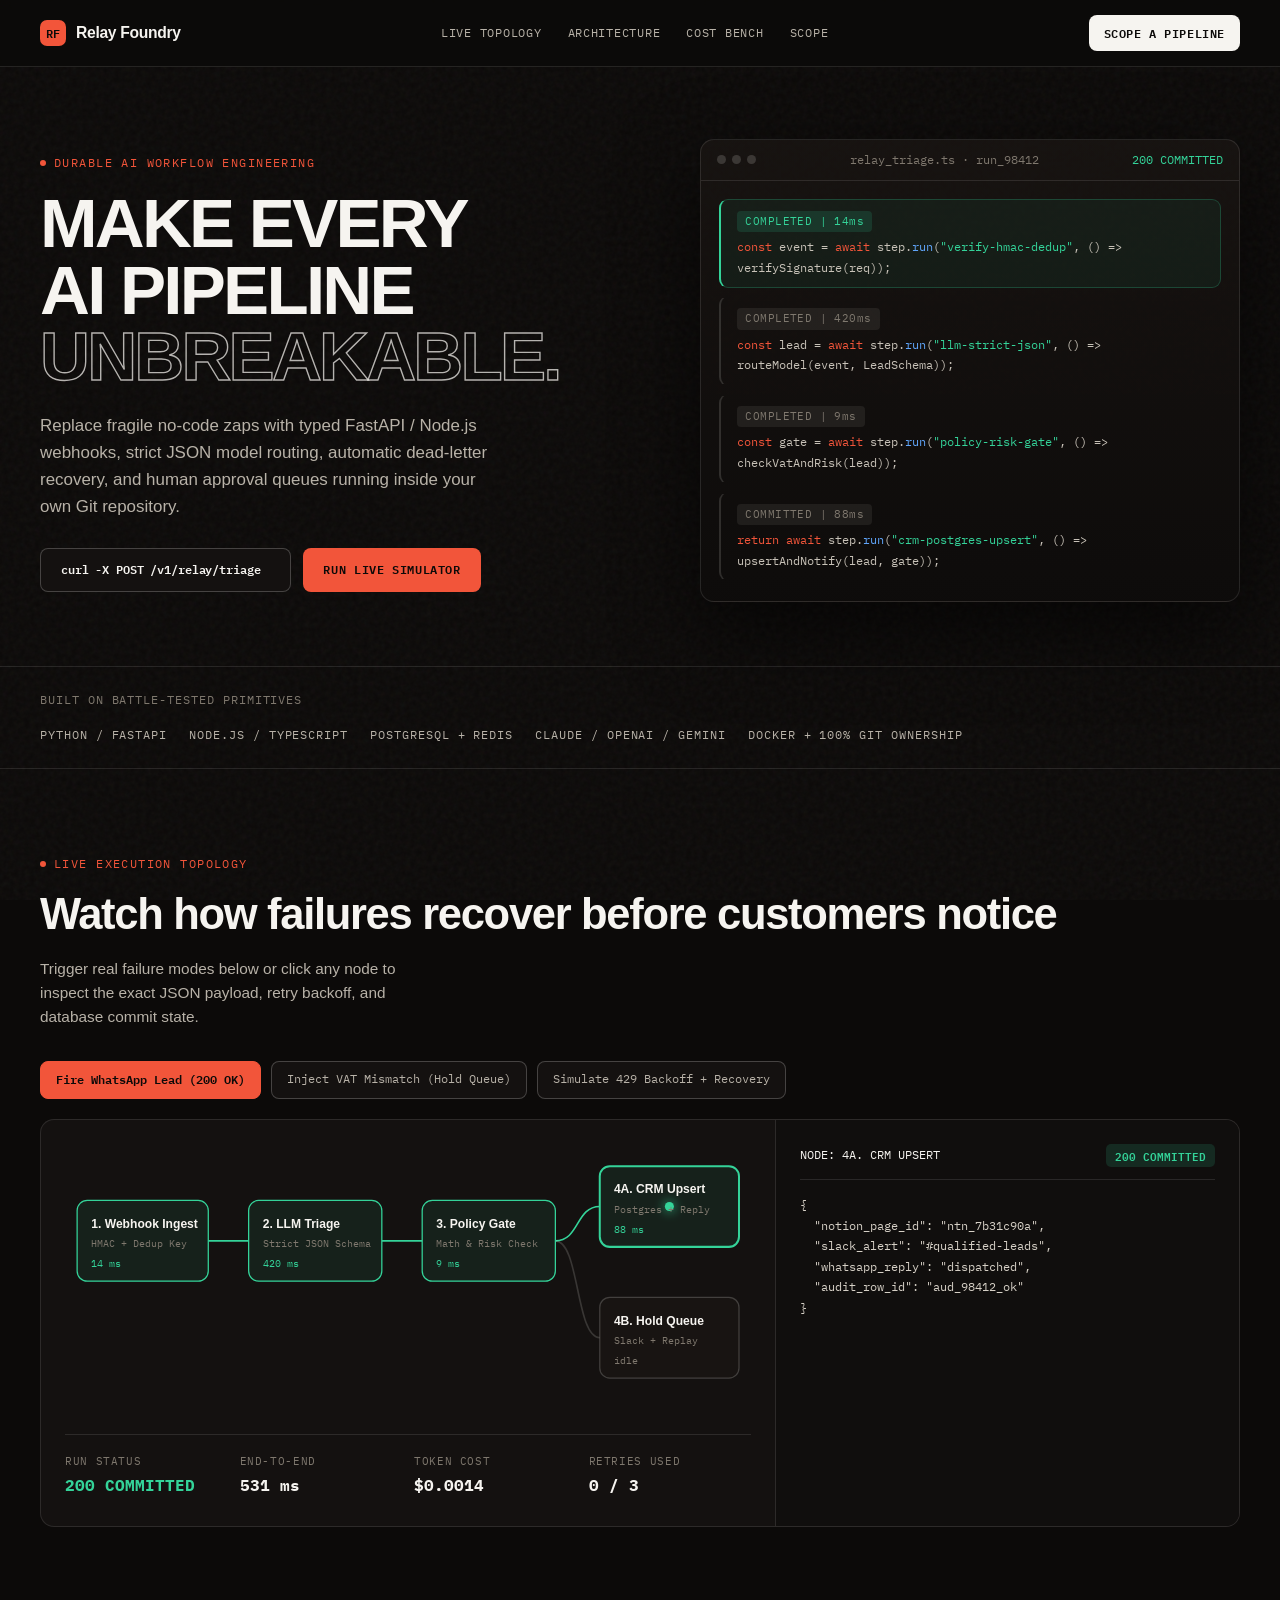
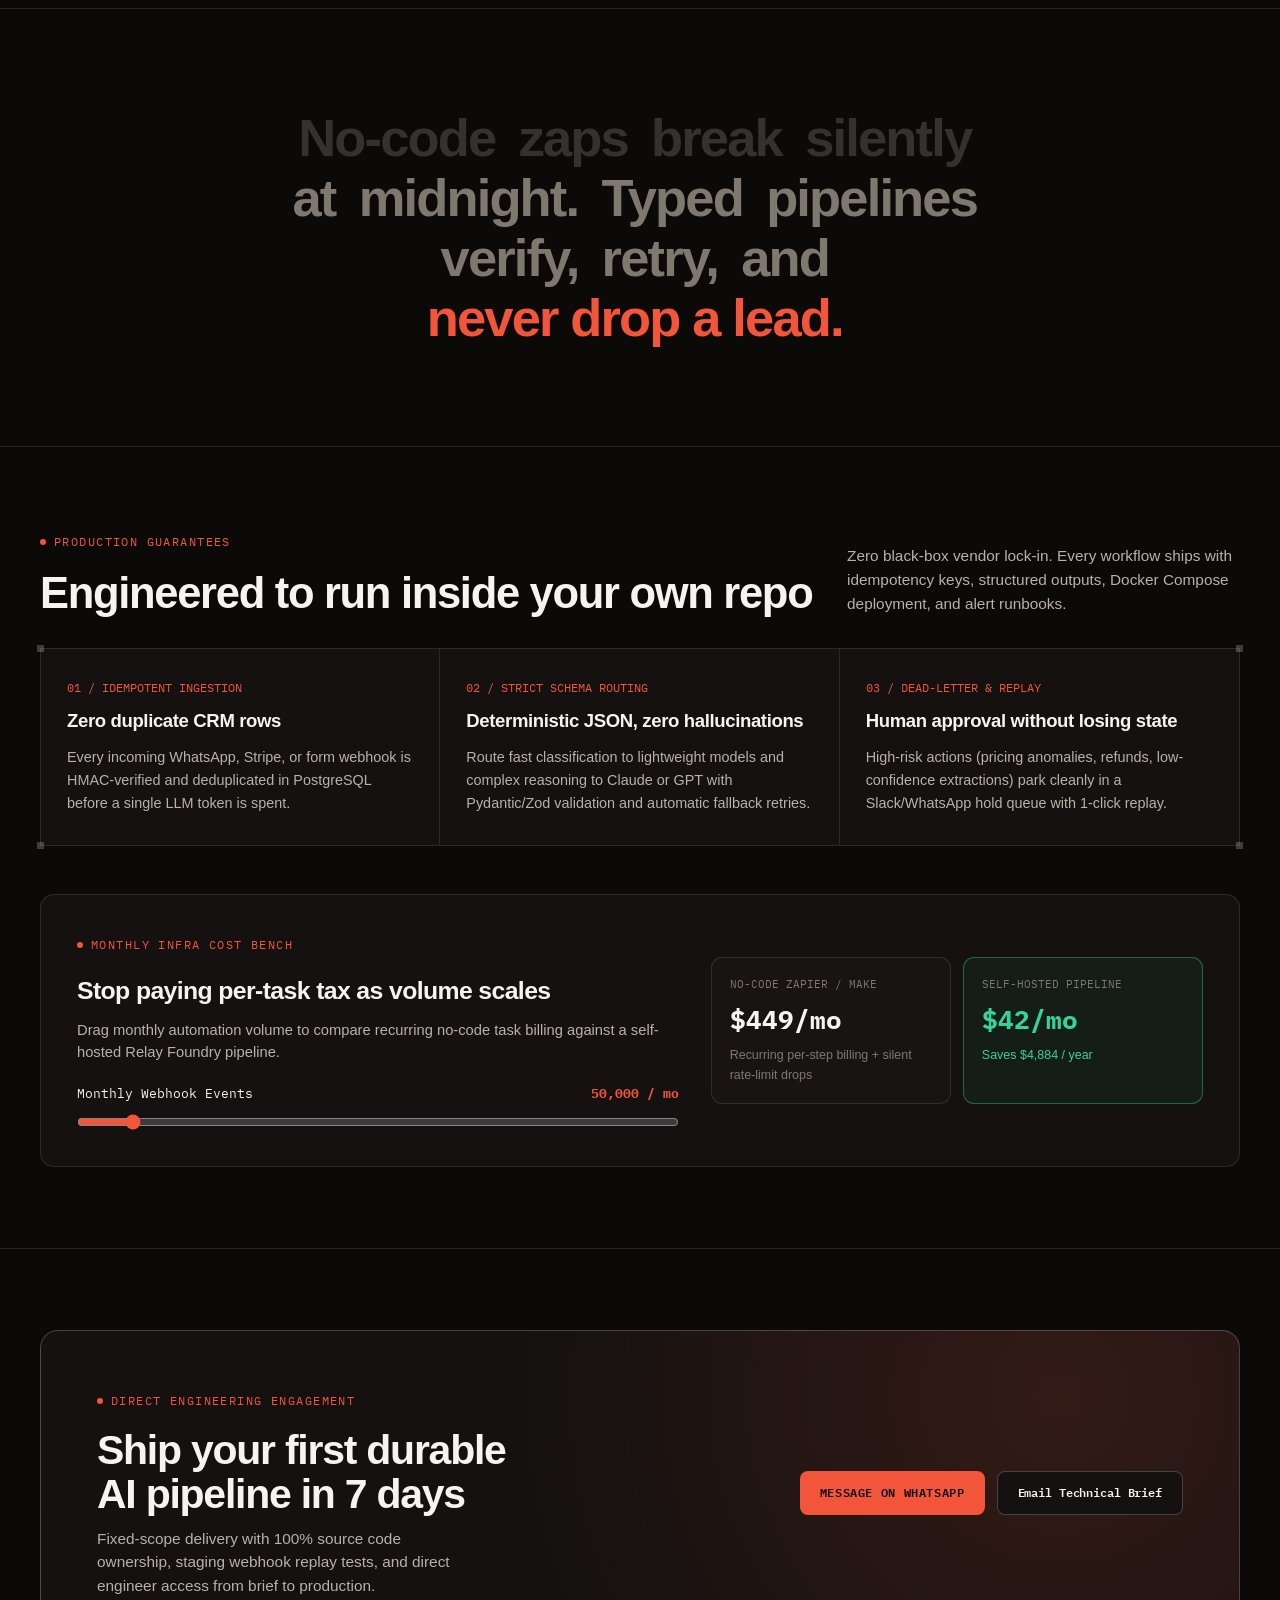
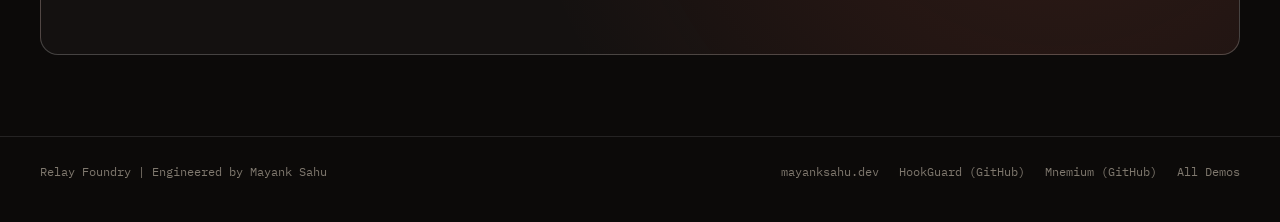
==== commit 816409dd: "v14: overhaul /ai-studio/ (Relay Foundry) inspired by Inngest, Helicon, and OrchaLabs with live anim" ====
--- a/ai-studio/index.html
+++ b/ai-studio/index.html
@@ -3,7 +3,9 @@
 <head>
   <meta charset="UTF-8" />
   <meta name="viewport" content="width=device-width, initial-scale=1.0" />
-  <title>Relay Foundry | Production AI Workflow Engineering</title>
+  <meta name="description" content="Relay Foundry engineers production AI workflows, idempotent webhook ingestion, strict JSON model routing, and dead-letter recovery in your own Git repository." />
+  <title>Relay Foundry | Durable AI Workflows &amp; Production Webhook Pipelines</title>
+  <link rel="icon" type="image/svg+xml" href="data:image/svg+xml,%3Csvg xmlns='http://www.w3.org/2000/svg' viewBox='0 0 32 32'%3E%3Crect width='32' height='32' rx='8' fill='%230c0a09'/%3E%3Cpath d='M9 22V10h7.5c3 0 4.8 1.5 4.8 4 0 1.9-1 3.2-2.7 3.7L22 22h-3.4l-2.9-3.9H12V22H9zm3-6.4h4.1c1.3 0 2-.6 2-1.6s-.7-1.6-2-1.6H12v3.2z' fill='%23f2553a'/%3E%3C/svg%3E" />
   <link rel="preconnect" href="https://api.fontshare.com" />
   <link href="https://api.fontshare.com/v2/css?f[]=switzer@400,500,600,700&display=swap" rel="stylesheet" />
   <link rel="preconnect" href="https://fonts.googleapis.com" />
@@ -11,1144 +13,1231 @@
   <link href="https://fonts.googleapis.com/css2?family=IBM+Plex+Mono:wght@400;500;600&display=swap" rel="stylesheet" />
   <style>
     :root {
-      --bg: oklch(0.125 0.005 260);
-      --surface: oklch(0.16 0.006 260);
-      --surface-2: oklch(0.195 0.007 260);
-      --line: oklch(0.255 0.008 260);
-      --line-strong: oklch(0.35 0.01 260);
-      --ink: oklch(0.955 0.005 85);
-      --ink-muted: oklch(0.71 0.008 260);
-      --ink-dim: oklch(0.53 0.008 260);
-      --amber: oklch(0.77 0.148 70);
-      --amber-ink: oklch(0.14 0.015 70);
-      --ok: oklch(0.74 0.125 152);
-      --err: oklch(0.69 0.155 26);
+      color-scheme: dark;
+      --bg: #0c0a09;
+      --bg-elev: #141110;
+      --bg-card: #181412;
+      --ink: #f6f4f0;
+      --ink-2: #b8b2a8;
+      --muted: #7f786e;
+      --line: rgba(246, 244, 240, 0.11);
+      --line-strong: rgba(246, 244, 240, 0.22);
+      --accent: #f2553a;
+      --accent-soft: rgba(242, 85, 58, 0.15);
+      --ok: #34d399;
+      --ok-soft: rgba(52, 211, 153, 0.14);
+      --warn: #fbbf24;
+      --warn-soft: rgba(251, 191, 36, 0.14);
+      --blue: #60a5fa;
       --font-sans: "Switzer", -apple-system, BlinkMacSystemFont, sans-serif;
       --font-mono: "IBM Plex Mono", ui-monospace, monospace;
-      --ease-out: cubic-bezier(0.22, 1, 0.36, 1);
+      --ease: cubic-bezier(0.16, 1, 0.3, 1);
     }
 
     *, *::before, *::after { box-sizing: border-box; margin: 0; padding: 0; }
 
-    html {
-      scroll-behavior: smooth;
+    html, body {
       background: var(--bg);
       color: var(--ink);
       font-family: var(--font-sans);
       -webkit-font-smoothing: antialiased;
-      -webkit-tap-highlight-color: transparent;
-    }
-
-    body {
-      min-height: 100dvh;
-      line-height: 1.5;
-      overflow-x: hidden;
-      background-image:
-        linear-gradient(to right, oklch(0.2 0.005 260 / 0.28) 1px, transparent 1px),
-        linear-gradient(to bottom, oklch(0.2 0.005 260 / 0.22) 1px, transparent 1px);
-      background-size: 96px 96px;
-    }
-
+      overflow-x: clip;
+      line-height: 1.55;
+    }
+
+    /* Subtle analog grain texture (Inngest signature dark tactile feel) */
+    body::before {
+      content: "";
+      position: fixed;
+      inset: 0;
+      pointer-events: none;
+      z-index: 0;
+      opacity: 0.045;
+      background-image: url("data:image/svg+xml,%3Csvg viewBox='0 0 200 200' xmlns='http://www.w3.org/2000/svg'%3E%3Cfilter id='n'%3E%3CfeTurbulence type='fractalNoise' baseFrequency='0.85' numOctaves='3' stitchTiles='stitch'/%3E%3C/filter%3E%3Crect width='100%25' height='100%25' filter='url(%23n)'/%3E%3C/svg%3E");
+    }
+
+    main, header, footer { position: relative; z-index: 1; }
     a { color: inherit; text-decoration: none; }
-
-    button {
-      font: inherit;
-      color: inherit;
-      background: none;
-      border: none;
-      cursor: pointer;
-      touch-action: manipulation;
-      transition: transform 130ms var(--ease-out), background-color 160ms ease, border-color 160ms ease, color 160ms ease;
-    }
-
-    button:active { transform: scale(0.97); }
-    button:focus-visible, a:focus-visible, input:focus-visible, select:focus-visible, textarea:focus-visible {
-      outline: 2px solid var(--ink);
-      outline-offset: 2px;
-    }
+    button { font: inherit; color: inherit; background: none; border: 0; cursor: pointer; }
+    button:focus-visible, a:focus-visible, input:focus-visible { outline: 2px solid var(--accent); outline-offset: 2px; }
 
     .mono { font-family: var(--font-mono); font-variant-numeric: tabular-nums; }
-
-    .rail-header {
+    .wrap { width: min(1200px, 100% - 40px); margin-inline: auto; }
+    section[id] { scroll-margin-top: 84px; }
+
+    /* Sticky Topbar */
+    .topbar {
       position: sticky;
       top: 0;
       z-index: 50;
-      background: color-mix(in oklch, var(--bg) 92%, transparent);
-      backdrop-filter: blur(12px);
+      background: rgba(12, 10, 9, 0.82);
+      backdrop-filter: blur(16px);
+      -webkit-backdrop-filter: blur(16px);
       border-bottom: 1px solid var(--line);
     }
 
-    .rail-inner {
-      max-width: 1360px;
-      margin: 0 auto;
-      height: 58px;
-      padding: 0 28px;
-      display: grid;
-      grid-template-columns: auto 1fr auto;
+    .topbar-inner {
+      height: 66px;
+      display: flex;
       align-items: center;
-      gap: 24px;
+      justify-content: space-between;
+      gap: 20px;
     }
 
     .brand {
       display: inline-flex;
       align-items: center;
       gap: 10px;
-      font-weight: 600;
+      font-weight: 700;
+      font-size: 0.98rem;
       letter-spacing: -0.02em;
     }
 
-    .brand-chip {
-      width: 24px;
-      height: 24px;
-      background: var(--amber);
-      color: var(--amber-ink);
+    .brand-mark {
+      width: 26px;
+      height: 26px;
+      border-radius: 7px;
+      background: var(--accent);
+      color: #0c0a09;
       display: grid;
       place-items: center;
       font-family: var(--font-mono);
-      font-size: 0.72rem;
+      font-size: 0.74rem;
       font-weight: 600;
     }
 
-    .nav-mid {
-      display: flex;
+    .nav-links {
+      display: flex;
+      align-items: center;
+      gap: 26px;
+      font-family: var(--font-mono);
+      font-size: 0.76rem;
+      letter-spacing: 0.06em;
+      text-transform: uppercase;
+      color: var(--ink-2);
+    }
+
+    .nav-links a { transition: color 0.16s ease; }
+    .nav-links a:hover { color: var(--ink); }
+
+    .nav-cta-row { display: flex; align-items: center; gap: 10px; }
+
+    .btn {
+      display: inline-flex;
+      align-items: center;
       justify-content: center;
-      gap: 32px;
-      font-family: var(--font-mono);
-      font-size: 0.75rem;
+      gap: 8px;
+      height: 44px;
+      padding: 0 20px;
+      border-radius: 8px;
+      font-size: 0.86rem;
+      font-weight: 600;
+      letter-spacing: -0.01em;
+      transition: transform 0.18s var(--ease), background 0.16s ease, border-color 0.16s ease;
+    }
+    .btn:active { transform: scale(0.98); }
+
+    .btn--accent {
+      background: var(--accent);
+      color: #0c0a09;
+      font-family: var(--font-mono);
+      font-size: 0.78rem;
       text-transform: uppercase;
-      letter-spacing: 0.08em;
-      color: var(--ink-muted);
-    }
-
-    .nav-mid a { text-underline-offset: 0.25em; }
-    @media (hover: hover) {
-      .nav-mid a:hover { color: var(--ink); text-decoration: underline; }
-    }
-
-    .rail-cta {
-      padding: 8px 16px;
+      letter-spacing: 0.05em;
+    }
+    .btn--accent:hover { background: #ff694e; transform: translateY(-1px); }
+
+    .btn--ghost {
+      background: var(--bg-elev);
+      color: var(--ink);
+      border: 1px solid var(--line-strong);
+      font-family: var(--font-mono);
+      font-size: 0.78rem;
+    }
+    .btn--ghost:hover { border-color: var(--ink); background: var(--bg-card); }
+
+    .btn--white {
       background: var(--ink);
       color: var(--bg);
-      font-size: 0.84rem;
+      height: 36px;
+      padding: 0 15px;
+      font-family: var(--font-mono);
+      font-size: 0.74rem;
+      text-transform: uppercase;
+      letter-spacing: 0.05em;
+    }
+    .btn--white:hover { opacity: 0.9; }
+
+    /* Hero: Inngest-Inspired Asymmetric Split (Display Type Left + Live Animated Step Code Right) */
+    .hero {
+      padding: clamp(54px, 8vh, 96px) 0 64px;
+      border-bottom: 1px solid var(--line);
+    }
+
+    .hero-grid {
+      display: grid;
+      grid-template-columns: minmax(0, 1.05fr) minmax(0, 0.95fr);
+      gap: clamp(32px, 5vw, 68px);
+      align-items: center;
+    }
+
+    .eyebrow {
+      font-family: var(--font-mono);
+      font-size: 0.74rem;
+      letter-spacing: 0.12em;
+      text-transform: uppercase;
+      color: var(--accent);
+      margin-bottom: 18px;
+      display: inline-flex;
+      align-items: center;
+      gap: 8px;
+    }
+    .eyebrow::before {
+      content: "";
+      width: 6px;
+      height: 6px;
+      border-radius: 50%;
+      background: var(--accent);
+    }
+
+    .hero h1 {
+      font-size: clamp(2.85rem, 5.4vw, 4.75rem);
+      font-weight: 700;
+      line-height: 0.96;
+      letter-spacing: -0.04em;
+      text-transform: uppercase;
+      margin-bottom: 22px;
+    }
+
+    .h1-outline {
+      display: block;
+      color: transparent;
+      -webkit-text-stroke: 1.4px rgba(246, 244, 240, 0.72);
+    }
+
+    .hero-sub {
+      font-size: 1.06rem;
+      color: var(--ink-2);
+      max-width: 48ch;
+      margin-bottom: 28px;
+      line-height: 1.6;
+    }
+
+    .hero-actions {
+      display: flex;
+      flex-wrap: wrap;
+      gap: 12px;
+      align-items: center;
+    }
+
+    .copy-pill {
+      position: relative;
+      padding-right: 16px;
+    }
+    .copy-pill .copy-tag {
+      font-size: 0.68rem;
+      color: var(--ok);
+      margin-left: 6px;
+    }
+
+    /* Live Annotated Code Panel (Inngest Hero Signature) */
+    .code-stage {
+      background: linear-gradient(180deg, rgba(24, 20, 18, 0.92), rgba(14, 12, 11, 0.96));
+      border: 1px solid var(--line);
+      border-radius: 14px;
+      overflow: hidden;
+      box-shadow: 0 28px 80px rgba(0, 0, 0, 0.55);
+    }
+
+    .code-head {
+      padding: 11px 16px;
+      border-bottom: 1px solid var(--line);
+      display: flex;
+      align-items: center;
+      justify-content: space-between;
+      font-family: var(--font-mono);
+      font-size: 0.72rem;
+      color: var(--muted);
+    }
+
+    .code-dots { display: inline-flex; gap: 6px; }
+    .code-dots i { width: 9px; height: 9px; border-radius: 50%; background: rgba(246, 244, 240, 0.16); display: block; }
+
+    .code-body {
+      padding: 18px 18px 20px;
+      font-family: var(--font-mono);
+      font-size: 0.78rem;
+      line-height: 1.65;
+      color: #c8c2b8;
+      display: flex;
+      flex-direction: column;
+      gap: 8px;
+      overflow-x: auto;
+    }
+
+    .code-step {
+      position: relative;
+      padding: 10px 14px 10px 16px;
+      border-radius: 9px;
+      border: 1px solid transparent;
+      border-left: 2px solid rgba(246, 244, 240, 0.14);
+      transition: background 0.25s var(--ease), border-color 0.25s var(--ease), opacity 0.25s ease;
+      cursor: pointer;
+    }
+
+    .code-step:hover { background: rgba(246, 244, 240, 0.03); }
+
+    .code-step.is-active {
+      background: rgba(52, 211, 153, 0.06);
+      border-color: rgba(52, 211, 153, 0.24);
+      border-left-color: var(--ok);
+    }
+
+    .code-step.is-warn {
+      background: rgba(251, 191, 36, 0.07);
+      border-color: rgba(251, 191, 36, 0.28);
+      border-left-color: var(--warn);
+    }
+
+    .step-badge {
+      display: inline-flex;
+      align-items: center;
+      gap: 6px;
+      font-size: 0.66rem;
+      padding: 2px 8px;
+      border-radius: 4px;
+      margin-bottom: 4px;
+      letter-spacing: 0.04em;
+      background: rgba(246, 244, 240, 0.07);
+      color: var(--muted);
+    }
+
+    .code-step.is-active .step-badge { background: var(--ok-soft); color: var(--ok); }
+    .code-step.is-warn .step-badge { background: var(--warn-soft); color: var(--warn); }
+
+    .kw { color: var(--accent); }
+    .fn { color: var(--blue); }
+    .str { color: var(--ok); }
+    .cm { color: var(--muted); }
+
+    /* Proof Strip (Subtle Monospace Engineering Credibility) */
+    .stack-strip {
+      padding: 24px 0;
+      border-bottom: 1px solid var(--line);
+    }
+    .stack-row {
+      display: flex;
+      flex-wrap: wrap;
+      align-items: center;
+      justify-content: space-between;
+      gap: 16px;
+      font-family: var(--font-mono);
+      font-size: 0.74rem;
+      letter-spacing: 0.08em;
+      text-transform: uppercase;
+      color: var(--muted);
+    }
+    .stack-items {
+      display: flex;
+      flex-wrap: wrap;
+      gap: 22px;
+      color: var(--ink-2);
+    }
+
+    /* Section 2: Interactive Live Topology Simulator */
+    .bench-sec {
+      padding: clamp(64px, 9vh, 108px) 0;
+      border-bottom: 1px solid var(--line);
+    }
+
+    .sec-head {
+      display: flex;
+      align-items: flex-end;
+      justify-content: space-between;
+      flex-wrap: wrap;
+      gap: 20px;
+      margin-bottom: 32px;
+    }
+
+    .sec-head h2 {
+      font-size: clamp(1.9rem, 3.4vw, 2.85rem);
       font-weight: 600;
-    }
-
-    @media (hover: hover) {
-      .rail-cta:hover { background: var(--amber); color: var(--amber-ink); }
-    }
-
-    .mobile-subnav {
-      display: none;
-      border-top: 1px solid var(--line);
-      padding: 8px 20px;
-      gap: 18px;
-      overflow-x: auto;
-      font-family: var(--font-mono);
-      font-size: 0.72rem;
-      text-transform: uppercase;
-      color: var(--ink-muted);
-    }
-
-    .shell {
-      max-width: 1360px;
-      margin: 0 auto;
-      border-inline: 1px solid var(--line);
-      background: color-mix(in oklch, var(--bg) 93%, transparent);
-    }
-
-    /* Compacted hero so full topology graph sits cleanly in viewport */
-    .hero-band {
-      display: grid;
-      grid-template-columns: minmax(0, 1.35fr) minmax(0, 0.65fr);
-      border-bottom: 1px solid var(--line);
-    }
-
-    .hero-left {
-      padding: 34px 36px 30px;
-      border-right: 1px solid var(--line);
-    }
-
-    .spec-line {
-      font-family: var(--font-mono);
-      font-size: 0.72rem;
-      text-transform: uppercase;
-      letter-spacing: 0.1em;
-      color: var(--amber);
-      margin-bottom: 14px;
-      display: flex;
-      gap: 18px;
+      letter-spacing: -0.03em;
+      line-height: 1.06;
+    }
+
+    .sec-head p {
+      color: var(--ink-2);
+      max-width: 46ch;
+      font-size: 0.96rem;
+    }
+
+    .scenario-bar {
+      display: flex;
       flex-wrap: wrap;
-    }
-
-    h1 {
-      font-size: clamp(2.3rem, 4.3vw, 3.85rem);
+      gap: 10px;
+      margin-bottom: 20px;
+    }
+
+    .sc-btn {
+      height: 38px;
+      padding: 0 15px;
+      border-radius: 8px;
+      border: 1px solid var(--line-strong);
+      background: var(--bg-elev);
+      font-family: var(--font-mono);
+      font-size: 0.76rem;
+      color: var(--ink-2);
+      transition: all 0.16s var(--ease);
+    }
+
+    .sc-btn:hover { border-color: var(--ink); color: var(--ink); }
+    .sc-btn[aria-pressed="true"] {
+      background: var(--accent);
+      border-color: var(--accent);
+      color: #0c0a09;
       font-weight: 600;
-      line-height: 0.99;
-      letter-spacing: -0.04em;
-      max-width: 15ch;
-      text-wrap: balance;
-      margin-bottom: 16px;
-    }
-
-    .hero-sub {
-      font-size: 1rem;
-      color: var(--ink-muted);
-      max-width: 54ch;
-      text-wrap: pretty;
-    }
-
-    .hero-right {
-      display: grid;
-      grid-template-rows: 1fr auto;
-    }
-
-    .hero-specs {
-      padding: 24px 28px;
-      display: grid;
-      gap: 14px;
-      align-content: start;
-    }
-
-    .kv {
-      border-bottom: 1px solid var(--line);
-      padding-bottom: 11px;
-    }
-
-    .kv:last-child { border-bottom: none; padding-bottom: 0; }
-
-    .kv-k {
-      font-family: var(--font-mono);
-      font-size: 0.68rem;
-      text-transform: uppercase;
-      letter-spacing: 0.08em;
-      color: var(--ink-dim);
-      margin-bottom: 3px;
-    }
-
-    .kv-v { font-size: 0.92rem; font-weight: 500; color: var(--ink); }
-
-    .hero-cta-row {
-      display: grid;
-      grid-template-columns: 1fr 1fr;
-      border-top: 1px solid var(--line);
-    }
-
-    .cta-cell {
-      padding: 15px 18px;
-      font-size: 0.88rem;
-      font-weight: 600;
-      text-align: center;
-      display: flex;
-      align-items: center;
-      justify-content: center;
-    }
-
-    .cta-cell.primary { background: var(--amber); color: var(--amber-ink); }
-    .cta-cell.secondary { background: var(--surface); color: var(--ink); border-left: 1px solid var(--line); }
-
-    /* Live Topology Simulator */
-    .bench-head {
-      display: flex;
-      justify-content: space-between;
-      align-items: center;
-      flex-wrap: wrap;
-      gap: 14px;
-      padding: 14px 28px;
-      border-bottom: 1px solid var(--line);
-      background: var(--surface);
-    }
-
-    .bench-label {
-      font-family: var(--font-mono);
-      font-size: 0.76rem;
-      text-transform: uppercase;
-      letter-spacing: 0.08em;
-      color: var(--ink);
-    }
-
-    .trigger-group { display: flex; flex-wrap: wrap; gap: 8px; }
-
-    .trigger-btn {
-      padding: 7px 13px;
-      border: 1px solid var(--line-strong);
-      background: var(--bg);
-      font-family: var(--font-mono);
-      font-size: 0.74rem;
-      color: var(--ink);
-    }
-
-    .trigger-btn[aria-pressed="true"] {
-      background: var(--amber);
-      color: var(--amber-ink);
-      border-color: var(--amber);
-      font-weight: 600;
-    }
-
-    .bench-grid {
+    }
+
+    .topology-frame {
+      position: relative;
+      background: var(--bg-elev);
+      border: 1px solid var(--line);
+      border-radius: 14px;
       display: grid;
       grid-template-columns: minmax(0, 1.35fr) minmax(0, 0.85fr);
-      border-bottom: 1px solid var(--line);
-    }
-
-    .topology-stage {
-      padding: 22px 26px;
+      overflow: hidden;
+    }
+
+    /* Helicon Corner Registration Pins */
+    .pin {
+      position: absolute;
+      width: 7px;
+      height: 7px;
+      background: var(--line-strong);
+      z-index: 4;
+      pointer-events: none;
+    }
+    .pin-tl { top: -4px; left: -4px; }
+    .pin-tr { top: -4px; right: -4px; }
+    .pin-bl { bottom: -4px; left: -4px; }
+    .pin-br { bottom: -4px; right: -4px; }
+
+    .topo-canvas {
+      padding: 28px 24px;
       border-right: 1px solid var(--line);
       display: flex;
       flex-direction: column;
       justify-content: space-between;
-      gap: 16px;
-      min-width: 0;
-      background: oklch(0.115 0.005 260);
-    }
-
-    .svg-wrap { width: 100%; overflow-x: auto; }
-    .topo-svg { width: 100%; min-width: 640px; height: auto; display: block; }
+      gap: 24px;
+    }
+
+    .topo-svg {
+      width: 100%;
+      height: auto;
+      display: block;
+    }
+
+    .node-box {
+      fill: #181412;
+      stroke: rgba(246, 244, 240, 0.2);
+      stroke-width: 1.25;
+      transition: stroke 0.25s ease, fill 0.25s ease;
+      cursor: pointer;
+    }
+    .node-g.is-ok .node-box { stroke: var(--ok); fill: rgba(52, 211, 153, 0.08); }
+    .node-g.is-warn .node-box { stroke: var(--warn); fill: rgba(251, 191, 36, 0.09); }
+    .node-g.is-selected .node-box { stroke-width: 2; }
 
     .wire {
       fill: none;
-      stroke: oklch(0.32 0.01 260);
-      stroke-width: 1.75;
-      transition: stroke 220ms ease;
-    }
-
-    .wire.is-ok { stroke: var(--ok); stroke-width: 2.5; }
-    .wire.is-err { stroke: var(--err); stroke-width: 2.5; }
-
-    .node-group { cursor: pointer; }
-
-    .node-box {
-      fill: oklch(0.165 0.006 260);
-      stroke: oklch(0.32 0.01 260);
-      stroke-width: 1.25;
-      transition: fill 180ms ease, stroke 180ms ease;
-    }
-
-    .node-group:hover .node-box { fill: oklch(0.2 0.008 260); stroke: oklch(0.55 0.01 260); }
-    .node-group.is-selected .node-box { stroke: var(--ink); stroke-width: 1.8; }
-    .node-group.state-active .node-box { fill: oklch(0.22 0.03 70); stroke: var(--amber); stroke-width: 2; }
-    .node-group.state-ok .node-box { stroke: var(--ok); stroke-width: 1.8; }
-    .node-group.state-err .node-box { fill: oklch(0.21 0.035 26); stroke: var(--err); stroke-width: 2; }
-
-    .node-title { fill: oklch(0.95 0.005 85); font-family: "Switzer", sans-serif; font-size: 13px; font-weight: 600; }
-    .node-sub { fill: oklch(0.65 0.008 260); font-family: "IBM Plex Mono", monospace; font-size: 10.5px; }
-    .node-ms { fill: var(--amber); font-family: "IBM Plex Mono", monospace; font-size: 10.5px; }
-
-    .stage-telemetry {
+      stroke: rgba(246, 244, 240, 0.16);
+      stroke-width: 1.6;
+    }
+    .wire.is-ok { stroke: var(--ok); }
+    .wire.is-warn { stroke: var(--warn); }
+
+    .pulse-dot {
+      fill: var(--ok);
+      filter: drop-shadow(0 0 6px var(--ok));
+    }
+    .pulse-dot.is-warn {
+      fill: var(--warn);
+      filter: drop-shadow(0 0 6px var(--warn));
+    }
+
+    .kpi-strip {
       display: grid;
       grid-template-columns: repeat(4, minmax(0, 1fr));
+      border-top: 1px solid var(--line);
+      padding-top: 18px;
+      gap: 12px;
+    }
+
+    .kpi-cell span {
+      display: block;
+      font-family: var(--font-mono);
+      font-size: 0.66rem;
+      color: var(--muted);
+      letter-spacing: 0.06em;
+      text-transform: uppercase;
+    }
+    .kpi-cell strong {
+      display: block;
+      margin-top: 4px;
+      font-family: var(--font-mono);
+      font-size: 1rem;
+      color: var(--ink);
+    }
+
+    .inspector {
+      padding: 24px;
+      background: #100e0d;
+      display: flex;
+      flex-direction: column;
+      gap: 14px;
+    }
+
+    .insp-head {
+      display: flex;
+      align-items: center;
+      justify-content: space-between;
+      gap: 10px;
+      padding-bottom: 12px;
+      border-bottom: 1px solid var(--line);
+      font-family: var(--font-mono);
+      font-size: 0.74rem;
+    }
+
+    .insp-status {
+      padding: 3px 9px;
+      border-radius: 5px;
+      font-size: 0.7rem;
+      font-weight: 600;
+      background: var(--ok-soft);
+      color: var(--ok);
+    }
+    .insp-status.is-warn { background: var(--warn-soft); color: var(--warn); }
+
+    .insp-json {
+      font-family: var(--font-mono);
+      font-size: 0.78rem;
+      line-height: 1.65;
+      color: #d6d0c6;
+      white-space: pre-wrap;
+      word-break: break-word;
+      margin: 0;
+    }
+
+    /* Section 3: Scroll-Illuminated Manifesto Band (OrchaLabs signature) */
+    .manifesto {
+      padding: clamp(72px, 11vh, 128px) 0;
+      border-bottom: 1px solid var(--line);
+      text-align: center;
+    }
+
+    .manifesto-text {
+      max-width: 24ch;
+      margin-inline: auto;
+      font-size: clamp(1.9rem, 4.1vw, 3.45rem);
+      font-weight: 600;
+      line-height: 1.14;
+      letter-spacing: -0.035em;
+    }
+
+    .m-word {
+      display: inline-block;
+      color: var(--muted);
+      opacity: 0.36;
+      margin-right: 0.2em;
+      transition: color 0.32s var(--ease), opacity 0.32s var(--ease);
+    }
+    .m-word.is-lit { color: var(--ink); opacity: 1; }
+    .m-accent { color: var(--accent); opacity: 1; }
+
+    /* Section 4: Architectural 3-Column Capabilities + Interactive Cost Bench */
+    .arch-sec {
+      padding: clamp(64px, 9vh, 108px) 0;
+      border-bottom: 1px solid var(--line);
+    }
+
+    .arch-grid {
+      position: relative;
+      display: grid;
+      grid-template-columns: repeat(3, minmax(0, 1fr));
       border: 1px solid var(--line);
-      background: var(--surface);
-    }
-
-    .tel-cell { padding: 11px 14px; border-right: 1px solid var(--line); }
-    .tel-cell:last-child { border-right: none; }
-    .tel-k { font-family: var(--font-mono); font-size: 0.66rem; text-transform: uppercase; letter-spacing: 0.06em; color: var(--ink-dim); margin-bottom: 2px; }
-    .tel-v { font-family: var(--font-mono); font-size: 0.9rem; font-weight: 500; font-variant-numeric: tabular-nums; color: var(--ink); }
-
-    .inspector { display: flex; flex-direction: column; min-width: 0; background: var(--surface); }
-
-    .inspector-bar {
-      padding: 12px 18px;
-      border-bottom: 1px solid var(--line);
-      display: flex;
+      background: var(--bg-elev);
+      margin-bottom: 48px;
+    }
+
+    .arch-cell {
+      padding: 30px 26px;
+      border-right: 1px solid var(--line);
+      display: flex;
+      flex-direction: column;
+      gap: 10px;
+    }
+    .arch-cell:last-child { border-right: 0; }
+    .arch-num { font-family: var(--font-mono); font-size: 0.74rem; color: var(--accent); }
+    .arch-cell h3 { font-size: 1.16rem; font-weight: 600; letter-spacing: -0.02em; }
+    .arch-cell p { font-size: 0.9rem; color: var(--ink-2); line-height: 1.6; }
+
+    /* Cost Savings Interactive Bench */
+    .cost-card {
+      background: var(--bg-elev);
+      border: 1px solid var(--line);
+      border-radius: 14px;
+      padding: clamp(24px, 3.5vw, 36px);
+      display: grid;
+      grid-template-columns: minmax(0, 1.1fr) minmax(0, 0.9fr);
+      gap: 32px;
+      align-items: center;
+    }
+
+    .slider-wrap { margin-top: 20px; display: flex; flex-direction: column; gap: 10px; }
+    .vol-slider {
+      width: 100%;
+      accent-color: var(--accent);
+      cursor: pointer;
+    }
+
+    .cost-compare {
+      display: grid;
+      grid-template-columns: repeat(2, minmax(0, 1fr));
+      gap: 12px;
+    }
+
+    .cost-box {
+      padding: 18px;
+      border-radius: 11px;
+      border: 1px solid var(--line);
+      background: var(--bg-card);
+    }
+    .cost-box.is-win {
+      border-color: rgba(52, 211, 153, 0.4);
+      background: rgba(52, 211, 153, 0.06);
+    }
+    .cost-box small {
+      display: block;
+      font-family: var(--font-mono);
+      font-size: 0.7rem;
+      color: var(--muted);
+      text-transform: uppercase;
+    }
+    .cost-box strong {
+      display: block;
+      font-family: var(--font-mono);
+      font-size: 1.65rem;
+      margin-top: 6px;
+    }
+    .cost-box.is-win strong { color: var(--ok); }
+
+    /* Closing CTA Band */
+    .cta-sec {
+      padding: clamp(64px, 9vh, 108px) 0;
+    }
+
+    .cta-box {
+      position: relative;
+      border: 1px solid var(--line-strong);
+      border-radius: 18px;
+      padding: clamp(32px, 5vw, 56px);
+      background: radial-gradient(circle at 85% 20%, rgba(242, 85, 58, 0.14), transparent 52%), var(--bg-elev);
+      display: flex;
+      flex-wrap: wrap;
+      align-items: center;
       justify-content: space-between;
-      align-items: center;
-      gap: 10px;
-      font-family: var(--font-mono);
-      font-size: 0.74rem;
-    }
-
-    .inspector-badge { padding: 3px 8px; border: 1px solid var(--line-strong); color: var(--amber); }
-
-    .inspector-code {
-      flex: 1;
-      padding: 16px 18px;
-      font-family: var(--font-mono);
-      font-size: 0.78rem;
-      line-height: 1.6;
-      color: oklch(0.9 0.008 85);
-      white-space: pre-wrap;
-      overflow-wrap: anywhere;
-      background: oklch(0.11 0.004 260);
-      min-height: 255px;
-    }
-
-    .inspector-foot {
-      padding: 13px 18px;
-      border-top: 1px solid var(--line);
-      font-size: 0.84rem;
-      color: var(--ink-muted);
-    }
-
-    /* Cost & Concurrency Bench */
-    .calc-band {
-      display: grid;
-      grid-template-columns: minmax(0, 1fr) minmax(0, 1fr);
-      border-bottom: 1px solid var(--line);
-    }
-
-    .calc-left {
-      padding: 44px 36px;
-      border-right: 1px solid var(--line);
-      display: grid;
-      gap: 22px;
-      align-content: start;
-    }
-
-    h2 {
-      font-size: clamp(1.75rem, 3vw, 2.5rem);
+      gap: 28px;
+    }
+
+    .cta-box h2 {
+      font-size: clamp(1.85rem, 3.2vw, 2.75rem);
       font-weight: 600;
       letter-spacing: -0.03em;
       line-height: 1.08;
-      text-wrap: balance;
-    }
-
-    .slider-block {
-      display: grid;
-      gap: 10px;
-      padding: 20px;
-      border: 1px solid var(--line);
-      background: var(--surface);
-    }
-
-    .slider-top { display: flex; justify-content: space-between; align-items: baseline; font-size: 0.9rem; }
-    input[type="range"] { width: 100%; accent-color: var(--amber); cursor: pointer; }
-
-    .calc-right {
-      padding: 44px 36px;
-      display: grid;
-      gap: 22px;
-      align-content: center;
-      background: var(--surface);
-    }
-
-    .bar-compare { display: grid; gap: 16px; }
-    .bar-row { display: grid; gap: 7px; }
-    .bar-head { display: flex; justify-content: space-between; font-size: 0.88rem; }
-    .bar-track { height: 12px; background: var(--bg); border: 1px solid var(--line); overflow: hidden; }
-    .bar-fill { height: 100%; transition: width 260ms var(--ease-out); }
-    .bar-fill.zap { background: oklch(0.45 0.02 260); }
-    .bar-fill.rf { background: var(--amber); }
-
-    .savings-callout {
-      padding: 18px 20px;
-      border: 1px solid var(--line-strong);
-      background: var(--bg);
-      display: flex;
+      max-width: 18ch;
+    }
+
+    .cta-box p {
+      color: var(--ink-2);
+      max-width: 44ch;
+      margin-top: 10px;
+      font-size: 0.96rem;
+    }
+
+    footer {
+      border-top: 1px solid var(--line);
+      padding: 26px 0 40px;
+      font-family: var(--font-mono);
+      font-size: 0.76rem;
+      color: var(--muted);
+    }
+    .footer-inner {
+      display: flex;
+      flex-wrap: wrap;
       justify-content: space-between;
-      align-items: baseline;
-      gap: 16px;
-      flex-wrap: wrap;
-    }
-
-    .savings-num {
-      font-family: var(--font-mono);
-      font-size: 1.85rem;
-      font-weight: 600;
-      color: var(--amber);
-      font-variant-numeric: tabular-nums;
-    }
-
-    .matrix-band {
-      display: grid;
-      grid-template-columns: repeat(3, minmax(0, 1fr));
-      border-bottom: 1px solid var(--line);
-    }
-
-    .matrix-cell {
-      padding: 36px 28px;
-      border-right: 1px solid var(--line);
-      display: flex;
-      flex-direction: column;
-      justify-content: space-between;
-      gap: 24px;
-    }
-
-    .matrix-cell:last-child { border-right: none; }
-    .matrix-k { font-family: var(--font-mono); font-size: 0.72rem; text-transform: uppercase; letter-spacing: 0.08em; color: var(--amber); margin-bottom: 12px; }
-    .matrix-cell h3 { font-size: 1.25rem; font-weight: 600; letter-spacing: -0.02em; margin-bottom: 10px; }
-    .matrix-cell p { font-size: 0.93rem; color: var(--ink-muted); }
-
-    .matrix-foot {
-      padding-top: 16px;
-      border-top: 1px solid var(--line);
-      font-family: var(--font-mono);
-      font-size: 0.75rem;
-      color: var(--ink-dim);
-      display: flex;
-      justify-content: space-between;
-      gap: 8px;
-    }
-
-    /* Live Lead Intake */
-    .intake-band { display: grid; grid-template-columns: minmax(0, 0.9fr) minmax(0, 1.1fr); }
-    .intake-copy { padding: 48px 36px; border-right: 1px solid var(--line); }
-    .intake-form-wrap { padding: 48px 36px; background: var(--surface); }
-    .intake-form { display: grid; gap: 16px; }
-    .two-col { display: grid; grid-template-columns: 1fr 1fr; gap: 14px; }
-
-    label {
-      display: grid;
-      gap: 6px;
-      font-family: var(--font-mono);
-      font-size: 0.74rem;
-      text-transform: uppercase;
-      letter-spacing: 0.06em;
-      color: var(--ink-muted);
-    }
-
-    input[type="text"], input[type="email"], select, textarea {
-      width: 100%;
-      padding: 12px 14px;
-      background: var(--bg);
-      border: 1px solid var(--line-strong);
-      color: var(--ink);
-      font-family: var(--font-sans);
-      font-size: 16px;
-    }
-
-    textarea { min-height: 92px; resize: vertical; }
-
-    .submit-btn {
-      padding: 14px 20px;
-      background: var(--amber);
-      color: var(--amber-ink);
-      font-weight: 600;
-      font-size: 0.94rem;
-    }
-
-    .dispatch-panel {
-      display: none;
-      padding: 18px;
-      border: 1px solid var(--ok);
-      background: color-mix(in oklch, var(--ok) 10%, var(--bg));
-      gap: 12px;
-    }
-
-    .dispatch-panel.is-visible { display: grid; }
-
-    .dispatch-actions {
-      display: flex;
-      flex-wrap: wrap;
-      gap: 10px;
-    }
-
-    .dispatch-btn {
-      padding: 10px 16px;
-      font-family: var(--font-mono);
-      font-size: 0.78rem;
-      font-weight: 600;
-      display: inline-flex;
-      align-items: center;
-      justify-content: center;
-    }
-
-    .dispatch-btn.wa { background: var(--ok); color: oklch(0.14 0.015 152); }
-    .dispatch-btn.mail { background: var(--amber); color: var(--amber-ink); }
-
-    footer {
-      max-width: 1360px;
-      margin: 0 auto;
-      padding: 24px 28px 40px;
-      display: flex;
-      justify-content: space-between;
-      align-items: center;
-      flex-wrap: wrap;
       gap: 14px;
-      font-family: var(--font-mono);
-      font-size: 0.76rem;
-      color: var(--ink-dim);
-    }
-
-    footer a { text-decoration: underline; text-underline-offset: 0.25em; }
-
-    @media (max-width: 1020px) {
-      .hero-band, .bench-grid, .calc-band, .matrix-band, .intake-band { grid-template-columns: minmax(0, 1fr); }
-      .hero-left, .topology-stage, .calc-left, .matrix-cell, .intake-copy { border-right: none; border-bottom: 1px solid var(--line); }
-      .nav-mid { display: none; }
-      .mobile-subnav { display: flex; }
-    }
-
-    @media (max-width: 640px) {
-      .stage-telemetry, .two-col { grid-template-columns: minmax(0, 1fr); }
-      .tel-cell { border-right: none; border-bottom: 1px solid var(--line); }
-      .tel-cell:last-child { border-bottom: none; }
-      .hero-left, .calc-left, .calc-right, .intake-copy, .intake-form-wrap { padding: 28px 20px; }
+    }
+    .footer-links { display: flex; flex-wrap: wrap; gap: 20px; }
+    .footer-links a:hover { color: var(--ink); }
+
+    @media (max-width: 980px) {
+      .hero-grid, .topology-frame, .cost-card { grid-template-columns: 1fr; }
+      .topo-canvas { border-right: 0; border-bottom: 1px solid var(--line); }
+      .arch-grid { grid-template-columns: 1fr; }
+      .arch-cell { border-right: 0; border-bottom: 1px solid var(--line); }
+      .arch-cell:last-child { border-bottom: 0; }
+      .nav-links { display: none; }
+    }
+
+    @media (max-width: 600px) {
+      .wrap { width: min(1200px, 100% - 28px); }
+      .topbar-inner { height: 58px; }
+      .hero { padding: 38px 0 44px; }
+      .hero h1 { font-size: clamp(2.25rem, 10.5vw, 3.1rem); }
+      .kpi-strip { grid-template-columns: repeat(2, minmax(0, 1fr)); }
+      .cost-compare { grid-template-columns: 1fr; }
+      .hero-actions .btn { width: 100%; }
     }
   </style>
 </head>
 <body>
-  <header class="rail-header">
-    <div class="rail-inner">
+  <header class="topbar">
+    <div class="wrap topbar-inner">
       <a href="#top" class="brand">
-        <span class="brand-chip">RF</span>
+        <span class="brand-mark">RF</span>
         <span>Relay Foundry</span>
       </a>
-      <nav class="nav-mid" aria-label="Primary">
-        <a href="#topology">Pipeline bench</a>
-        <a href="#cost">Cost bench</a>
-        <a href="#systems">Architectures</a>
-        <a href="#intake">Direct scope</a>
+
+      <nav class="nav-links" aria-label="Primary navigation">
+        <a href="#bench">Live Topology</a>
+        <a href="#architecture">Architecture</a>
+        <a href="#cost">Cost Bench</a>
+        <a href="#scope">Scope</a>
       </nav>
-      <a href="#intake" class="rail-cta">Scope a pipeline</a>
+
+      <div class="nav-cta-row">
+        <a href="#scope" class="btn btn--white">Scope a Pipeline</a>
+      </div>
     </div>
-    <nav class="mobile-subnav" aria-label="Quick navigation">
-      <a href="#topology">Simulator</a>
-      <a href="#cost">Cost Bench</a>
-      <a href="#systems">Systems</a>
-      <a href="#intake">Scope</a>
-    </nav>
   </header>
 
-  <main class="shell" id="top">
-    <section class="hero-band">
-      <div class="hero-left">
-        <div class="spec-line">
-          <span>SYSTEM SPEC RF-04</span>
-          <span>IDEMPOTENT WEBHOOK &amp; LLM PIPELINES</span>
-        </div>
-        <h1>Production AI workflows engineered to survive real load</h1>
-        <p class="hero-sub">
-          Replace fragile no-code zaps with typed FastAPI webhooks, strict JSON model routing, automatic dead-letter recovery, and human approval queues running inside your own Git repository.
-        </p>
-      </div>
-      <div class="hero-right">
-        <div class="hero-specs">
-          <div class="kv">
-            <div class="kv-k">Runtime &amp; Storage</div>
-            <div class="kv-v">Python / FastAPI, Node.js, PostgreSQL, Redis queues</div>
-          </div>
-          <div class="kv">
-            <div class="kv-k">Model Providers</div>
-            <div class="kv-v">Claude API, OpenAI structured outputs, Gemini</div>
-          </div>
-          <div class="kv">
-            <div class="kv-k">Ownership</div>
-            <div class="kv-v">100% source code, Docker deploy, alert runbook</div>
+  <main id="top">
+    <!-- HERO -->
+    <section class="hero">
+      <div class="wrap hero-grid">
+        <div>
+          <div class="eyebrow">Durable AI Workflow Engineering</div>
+          <h1>
+            MAKE EVERY<br/>
+            AI PIPELINE<br/>
+            <span class="h1-outline">UNBREAKABLE.</span>
+          </h1>
+          <p class="hero-sub">
+            Replace fragile no-code zaps with typed FastAPI / Node.js webhooks, strict JSON model routing, automatic dead-letter recovery, and human approval queues running inside your own Git repository.
+          </p>
+          <div class="hero-actions">
+            <button type="button" class="btn btn--ghost copy-pill" id="copyCurlBtn">
+              <span class="mono">curl -X POST /v1/relay/triage</span>
+              <span class="copy-tag" id="copyFeedback"></span>
+            </button>
+            <a href="#bench" class="btn btn--accent">Run Live Simulator</a>
           </div>
         </div>
-        <div class="hero-cta-row">
-          <a href="#topology" class="cta-cell primary">Run live simulator</a>
-          <a href="#intake" class="cta-cell secondary">Request fixed quote</a>
+
+        <!-- Live Animated Annotated Execution Code (Inngest Signature) -->
+        <div class="code-stage" aria-label="Live step execution code trace">
+          <div class="code-head">
+            <span class="code-dots"><i></i><i></i><i></i></span>
+            <span id="codeRunLabel">relay_triage.ts &middot; run_98412</span>
+            <span id="codeStatusPill" style="color:var(--ok);">200 COMMITTED</span>
+          </div>
+          <div class="code-body" id="codeStepsList">
+            <div class="code-step is-active" data-step="0">
+              <div class="step-badge" id="sb-0">COMPLETED | 14ms</div>
+              <div><span class="kw">const</span> event = <span class="kw">await</span> step.<span class="fn">run</span>(<span class="str">"verify-hmac-dedup"</span>, () =&gt; verifySignature(req));</div>
+            </div>
+            <div class="code-step" data-step="1">
+              <div class="step-badge" id="sb-1">COMPLETED | 420ms</div>
+              <div><span class="kw">const</span> lead = <span class="kw">await</span> step.<span class="fn">run</span>(<span class="str">"llm-strict-json"</span>, () =&gt; routeModel(event, LeadSchema));</div>
+            </div>
+            <div class="code-step" data-step="2">
+              <div class="step-badge" id="sb-2">COMPLETED | 9ms</div>
+              <div><span class="kw">const</span> gate = <span class="kw">await</span> step.<span class="fn">run</span>(<span class="str">"policy-risk-gate"</span>, () =&gt; checkVatAndRisk(lead));</div>
+            </div>
+            <div class="code-step" data-step="3">
+              <div class="step-badge" id="sb-3">COMMITTED | 88ms</div>
+              <div><span class="kw">return await</span> step.<span class="fn">run</span>(<span class="str">"crm-postgres-upsert"</span>, () =&gt; upsertAndNotify(lead, gate));</div>
+            </div>
+          </div>
         </div>
       </div>
     </section>
 
-    <section id="topology" aria-label="Interactive pipeline execution bench">
-      <div class="bench-head">
-        <span class="bench-label">Live execution topology | click any scenario or node</span>
-        <div class="trigger-group" role="group" aria-label="Pipeline simulation scenario">
-          <button type="button" class="trigger-btn" data-run="healthy" aria-pressed="true">Fire WhatsApp Lead (200 OK)</button>
-          <button type="button" class="trigger-btn" data-run="mismatch" aria-pressed="false">Inject VAT Mismatch (Hold Queue)</button>
-          <button type="button" class="trigger-btn" data-run="retry" aria-pressed="false">Simulate 429 Backoff + Recovery</button>
+    <div class="stack-strip">
+      <div class="wrap stack-row">
+        <span>Built on battle-tested primitives</span>
+        <div class="stack-items">
+          <span>Python / FastAPI</span>
+          <span>Node.js / TypeScript</span>
+          <span>PostgreSQL + Redis</span>
+          <span>Claude / OpenAI / Gemini</span>
+          <span>Docker + 100% Git Ownership</span>
         </div>
       </div>
-
-      <div class="bench-grid">
-        <div class="topology-stage">
-          <div class="svg-wrap">
-            <svg class="topo-svg" viewBox="0 0 760 270" role="img" aria-label="Interactive webhook to LLM to CRM topology diagram">
-              <path id="w-0-1" class="wire" d="M 150 86 L 208 86" />
-              <path id="w-1-2" class="wire" d="M 358 86 L 416 86" />
-              <path id="w-2-3" class="wire" d="M 566 86 C 590 86, 590 60, 614 60" />
-              <path id="w-2-4" class="wire" d="M 566 100 C 594 100, 588 198, 614 198" />
-
-              <g class="node-group is-selected" data-node="ingest" transform="translate(12, 48)">
-                <rect class="node-box" width="138" height="76" rx="4" />
-                <text class="node-title" x="12" y="26">1. Webhook Ingest</text>
-                <text class="node-sub" x="12" y="45">HMAC + Dedup Key</text>
-                <text class="node-ms" id="ms-ingest" x="12" y="64">14 ms</text>
+    </div>
+
+    <!-- LIVE INTERACTIVE EXECUTION TOPOLOGY -->
+    <section class="bench-sec" id="bench">
+      <div class="wrap">
+        <div class="sec-head">
+          <div>
+            <div class="eyebrow">Live Execution Topology</div>
+            <h2>Watch how failures recover before customers notice</h2>
+          </div>
+          <p>Trigger real failure modes below or click any node to inspect the exact JSON payload, retry backoff, and database commit state.</p>
+        </div>
+
+        <div class="scenario-bar" role="group" aria-label="Select simulation scenario">
+          <button type="button" class="sc-btn" data-sc="happy" aria-pressed="true">Fire WhatsApp Lead (200 OK)</button>
+          <button type="button" class="sc-btn" data-sc="mismatch" aria-pressed="false">Inject VAT Mismatch (Hold Queue)</button>
+          <button type="button" class="sc-btn" data-sc="retry" aria-pressed="false">Simulate 429 Backoff + Recovery</button>
+        </div>
+
+        <div class="topology-frame">
+          <span class="pin pin-tl" aria-hidden="true"></span>
+          <span class="pin pin-tr" aria-hidden="true"></span>
+          <span class="pin pin-bl" aria-hidden="true"></span>
+          <span class="pin pin-br" aria-hidden="true"></span>
+
+          <div class="topo-canvas">
+            <svg class="topo-svg" viewBox="0 0 680 260" role="img" aria-label="Interactive pipeline node graph">
+              <!-- Edges -->
+              <path id="w-01" class="wire is-ok" d="M 142 92 L 182 92" />
+              <path id="w-12" class="wire is-ok" d="M 314 92 L 354 92" />
+              <path id="w-23" class="wire is-ok" d="M 486 92 C 510 92, 506 58, 530 58" />
+              <path id="w-24" class="wire" d="M 486 92 C 510 92, 506 188, 530 188" />
+
+              <!-- Animated Signal Packet -->
+              <circle id="sigPacket" class="pulse-dot" r="4.5" cx="142" cy="92" />
+
+              <!-- Node 1 -->
+              <g class="node-g is-ok" data-node="ingest" transform="translate(12, 52)">
+                <rect class="node-box" width="130" height="80" rx="10" />
+                <text x="14" y="27" fill="#f6f4f0" font-size="12" font-weight="600">1. Webhook Ingest</text>
+                <text x="14" y="46" fill="#7f786e" font-family="IBM Plex Mono" font-size="10">HMAC + Dedup Key</text>
+                <text id="lat-ingest" x="14" y="66" fill="#34d399" font-family="IBM Plex Mono" font-size="10">14 ms</text>
               </g>
 
-              <g class="node-group" data-node="triage" transform="translate(208, 48)">
-                <rect class="node-box" width="150" height="76" rx="4" />
-                <text class="node-title" x="12" y="26">2. LLM Triage</text>
-                <text class="node-sub" x="12" y="45">Strict JSON Schema</text>
-                <text class="node-ms" id="ms-triage" x="12" y="64">640 ms</text>
+              <!-- Node 2 -->
+              <g class="node-g is-ok" data-node="llm" transform="translate(182, 52)">
+                <rect class="node-box" width="132" height="80" rx="10" />
+                <text x="14" y="27" fill="#f6f4f0" font-size="12" font-weight="600">2. LLM Triage</text>
+                <text x="14" y="46" fill="#7f786e" font-family="IBM Plex Mono" font-size="10">Strict JSON Schema</text>
+                <text id="lat-llm" x="14" y="66" fill="#34d399" font-family="IBM Plex Mono" font-size="10">420 ms</text>
               </g>
 
-              <g class="node-group" data-node="gate" transform="translate(416, 48)">
-                <rect class="node-box" width="150" height="76" rx="4" />
-                <text class="node-title" x="12" y="26">3. Policy Gate</text>
-                <text class="node-sub" x="12" y="45">Math &amp; Risk Check</text>
-                <text class="node-ms" id="ms-gate" x="12" y="64">9 ms</text>
+              <!-- Node 3 -->
+              <g class="node-g is-ok" data-node="policy" transform="translate(354, 52)">
+                <rect class="node-box" width="132" height="80" rx="10" />
+                <text x="14" y="27" fill="#f6f4f0" font-size="12" font-weight="600">3. Policy Gate</text>
+                <text x="14" y="46" fill="#7f786e" font-family="IBM Plex Mono" font-size="10">Math &amp; Risk Check</text>
+                <text id="lat-policy" x="14" y="66" fill="#34d399" font-family="IBM Plex Mono" font-size="10">9 ms</text>
               </g>
 
-              <g class="node-group" data-node="crm" transform="translate(614, 22)">
-                <rect class="node-box" width="134" height="76" rx="4" />
-                <text class="node-title" id="n4a-title" x="12" y="26">4A. CRM Upsert</text>
-                <text class="node-sub" id="n4a-sub" x="12" y="45">Postgres + Reply</text>
-                <text class="node-ms" id="ms-crm" x="12" y="64">88 ms</text>
+              <!-- Node 4A -->
+              <g class="node-g is-ok is-selected" data-node="crm" transform="translate(530, 18)">
+                <rect class="node-box" width="138" height="80" rx="10" />
+                <text x="14" y="27" fill="#f6f4f0" font-size="12" font-weight="600">4A. CRM Upsert</text>
+                <text x="14" y="46" fill="#7f786e" font-family="IBM Plex Mono" font-size="10">Postgres + Reply</text>
+                <text id="lat-crm" x="14" y="66" fill="#34d399" font-family="IBM Plex Mono" font-size="10">88 ms</text>
               </g>
 
-              <g class="node-group" data-node="dlq" transform="translate(614, 160)">
-                <rect class="node-box" width="134" height="76" rx="4" />
-                <text class="node-title" x="12" y="26">4B. Hold Queue</text>
-                <text class="node-sub" x="12" y="45">Slack + Replay</text>
-                <text class="node-ms" id="ms-dlq" x="12" y="64">idle</text>
+              <!-- Node 4B -->
+              <g class="node-g" data-node="hold" transform="translate(530, 148)">
+                <rect class="node-box" width="138" height="80" rx="10" />
+                <text x="14" y="27" fill="#f6f4f0" font-size="12" font-weight="600">4B. Hold Queue</text>
+                <text x="14" y="46" fill="#7f786e" font-family="IBM Plex Mono" font-size="10">Slack + Replay</text>
+                <text id="lat-hold" x="14" y="66" fill="#7f786e" font-family="IBM Plex Mono" font-size="10">idle</text>
               </g>
-
-              <text x="572" y="48" fill="oklch(0.62 0.008 260)" font-family="IBM Plex Mono" font-size="9.5">PASS</text>
-              <text x="568" y="176" fill="oklch(0.62 0.008 260)" font-family="IBM Plex Mono" font-size="9.5">HOLD</text>
             </svg>
+
+            <div class="kpi-strip">
+              <div class="kpi-cell"><span>Run Status</span><strong id="kpiStatus" style="color:var(--ok);">200 COMMITTED</strong></div>
+              <div class="kpi-cell"><span>End-to-End</span><strong id="kpiLatency">531 ms</strong></div>
+              <div class="kpi-cell"><span>Token Cost</span><strong id="kpiCost">$0.0014</strong></div>
+              <div class="kpi-cell"><span>Retries Used</span><strong id="kpiRetries">0 / 3</strong></div>
+            </div>
           </div>
 
-          <div class="stage-telemetry">
-            <div class="tel-cell"><div class="tel-k">Run status</div><div class="tel-v" id="tel-status">COMMITTED</div></div>
-            <div class="tel-cell"><div class="tel-k">End-to-end</div><div class="tel-v" id="tel-latency">751 ms</div></div>
-            <div class="tel-cell"><div class="tel-k">Token cost</div><div class="tel-v" id="tel-cost">$0.0018</div></div>
-            <div class="tel-cell"><div class="tel-k">Retries used</div><div class="tel-v" id="tel-retries">0 / 3</div></div>
-          </div>
-        </div>
-
-        <aside class="inspector" aria-label="Node JSON payload inspector">
-          <div class="inspector-bar">
-            <span id="insp-title">NODE: 1. WEBHOOK INGEST</span>
-            <span class="inspector-badge" id="insp-badge">VERIFIED</span>
-          </div>
-          <pre class="inspector-code" id="insp-json"></pre>
-          <div class="inspector-foot" id="insp-note">
-            Click any box in the diagram to inspect the exact contract verified at that step.
-          </div>
-        </aside>
-      </div>
-    </section>
-
-    <section class="calc-band" id="cost">
-      <div class="calc-left">
-        <div class="spec-line"><span>INFRASTRUCTURE ECONOMICS</span></div>
-        <h2>See when custom code beats per-task automation bills</h2>
-        <p class="hero-sub">
-          Drag your expected daily inbound events (WhatsApp threads, invoices, or support tickets) to estimate monthly runtime cost vs typical multi-step no-code plans.
-        </p>
-
-        <div class="slider-block">
-          <div class="slider-top">
-            <label for="vol-slider" style="text-transform: none; font-family: var(--font-sans); font-size: 0.92rem; color: var(--ink);">Daily inbound events</label>
-            <span class="mono" style="color: var(--amber); font-weight: 600;" id="vol-label">2,500 / day</span>
-          </div>
-          <input id="vol-slider" type="range" min="200" max="25000" step="100" value="2500" />
-          <div style="display: flex; justify-content: space-between; font-size: 0.75rem; color: var(--ink-dim);" class="mono">
-            <span>200/day</span>
-            <span>12,500/day</span>
-            <span>25,000/day</span>
+          <div class="inspector">
+            <div class="insp-head">
+              <span id="inspNodeLabel">NODE: 4A. CRM UPSERT</span>
+              <span class="insp-status" id="inspBadge">200 COMMITTED</span>
+            </div>
+            <pre class="insp-json" id="inspJson"></pre>
           </div>
         </div>
       </div>
-
-      <div class="calc-right">
-        <div class="bar-compare">
-          <div class="bar-row">
-            <div class="bar-head">
-              <span>Multi-step no-code SaaS (5 tasks/event)</span>
-              <span class="mono" id="cost-nocode">$780 / mo</span>
+    </section>
+
+    <!-- SCROLL-ILLUMINATED MANIFESTO -->
+    <section class="manifesto" id="manifesto">
+      <div class="wrap">
+        <p class="manifesto-text" id="manifestoText">
+          <span class="m-word">No-code</span>
+          <span class="m-word">zaps</span>
+          <span class="m-word">break</span>
+          <span class="m-word">silently</span>
+          <span class="m-word">at</span>
+          <span class="m-word">midnight.</span>
+          <span class="m-word">Typed</span>
+          <span class="m-word">pipelines</span>
+          <span class="m-word">verify,</span>
+          <span class="m-word">retry,</span>
+          <span class="m-word">and</span>
+          <span class="m-word m-accent">never drop a lead.</span>
+        </p>
+      </div>
+    </section>
+
+    <!-- ARCHITECTURE & COST BENCH -->
+    <section class="arch-sec" id="architecture">
+      <div class="wrap">
+        <div class="sec-head">
+          <div>
+            <div class="eyebrow">Production Guarantees</div>
+            <h2>Engineered to run inside your own repo</h2>
+          </div>
+          <p>Zero black-box vendor lock-in. Every workflow ships with idempotency keys, structured outputs, Docker Compose deployment, and alert runbooks.</p>
+        </div>
+
+        <div class="arch-grid">
+          <span class="pin pin-tl" aria-hidden="true"></span>
+          <span class="pin pin-tr" aria-hidden="true"></span>
+          <span class="pin pin-bl" aria-hidden="true"></span>
+          <span class="pin pin-br" aria-hidden="true"></span>
+
+          <article class="arch-cell">
+            <span class="arch-num">01 / IDEMPOTENT INGESTION</span>
+            <h3>Zero duplicate CRM rows</h3>
+            <p>Every incoming WhatsApp, Stripe, or form webhook is HMAC-verified and deduplicated in PostgreSQL before a single LLM token is spent.</p>
+          </article>
+
+          <article class="arch-cell">
+            <span class="arch-num">02 / STRICT SCHEMA ROUTING</span>
+            <h3>Deterministic JSON, zero hallucinations</h3>
+            <p>Route fast classification to lightweight models and complex reasoning to Claude or GPT with Pydantic/Zod validation and automatic fallback retries.</p>
+          </article>
+
+          <article class="arch-cell">
+            <span class="arch-num">03 / DEAD-LETTER &amp; REPLAY</span>
+            <h3>Human approval without losing state</h3>
+            <p>High-risk actions (pricing anomalies, refunds, low-confidence extractions) park cleanly in a Slack/WhatsApp hold queue with 1-click replay.</p>
+          </article>
+        </div>
+
+        <!-- Cost Bench -->
+        <div class="cost-card" id="cost">
+          <div>
+            <div class="eyebrow">Monthly Infra Cost Bench</div>
+            <h3 style="font-size:1.55rem;letter-spacing:-0.025em;margin-bottom:8px;">Stop paying per-task tax as volume scales</h3>
+            <p style="color:var(--ink-2);font-size:0.92rem;">Drag monthly automation volume to compare recurring no-code task billing against a self-hosted Relay Foundry pipeline.</p>
+            <div class="slider-wrap">
+              <div style="display:flex;justify-content:space-between;font-family:var(--font-mono);font-size:0.8rem;">
+                <span>Monthly Webhook Events</span>
+                <strong id="volLabel" style="color:var(--accent);">50,000 / mo</strong>
+              </div>
+              <input type="range" id="volSlider" class="vol-slider" min="10" max="500" step="10" value="50" aria-label="Monthly webhook volume in thousands" />
             </div>
-            <div class="bar-track"><div class="bar-fill zap" id="bar-nocode" style="width: 100%;"></div></div>
           </div>
-          <div class="bar-row">
-            <div class="bar-head">
-              <span>Owned FastAPI + Redis + LLM API</span>
-              <span class="mono" id="cost-custom" style="color: var(--amber);">$155 / mo</span>
+
+          <div class="cost-compare">
+            <div class="cost-box">
+              <small>No-Code Zapier / Make</small>
+              <strong id="zapCost">$449/mo</strong>
+              <div style="font-size:0.78rem;color:var(--muted);margin-top:6px;">Recurring per-step billing + silent rate-limit drops</div>
             </div>
-            <div class="bar-track"><div class="bar-fill rf" id="bar-custom" style="width: 20%;"></div></div>
+            <div class="cost-box is-win">
+              <small>Self-Hosted Pipeline</small>
+              <strong id="rfCost">$42/mo</strong>
+              <div style="font-size:0.78rem;color:var(--ok);margin-top:6px;" id="saveLabel">Saves $4,884 / year</div>
+            </div>
           </div>
-        </div>
-
-        <div class="savings-callout">
-          <div>
-            <div class="kv-k">Estimated annual infrastructure savings</div>
-            <div style="font-size: 0.86rem; color: var(--ink-muted);" id="vol-monthly">75,000 monthly events processed</div>
-          </div>
-          <div class="savings-num" id="annual-save">$7,500 / yr</div>
         </div>
       </div>
     </section>
 
-    <section class="matrix-band" id="systems">
-      <article class="matrix-cell">
-        <div>
-          <div class="matrix-k">Pattern A | Revenue Triage</div>
-          <h3>WhatsApp &amp; web lead qualifier</h3>
-          <p>Ingests inbound inquiries, extracts project scope into strict JSON, asks at most two missing questions, writes clean records to Notion or HubSpot, and pings sales on Slack.</p>
+    <!-- DIRECT SCOPE CTA -->
+    <section class="cta-sec" id="scope">
+      <div class="wrap">
+        <div class="cta-box">
+          <div>
+            <div class="eyebrow">Direct Engineering Engagement</div>
+            <h2>Ship your first durable AI pipeline in 7 days</h2>
+            <p>Fixed-scope delivery with 100% source code ownership, staging webhook replay tests, and direct engineer access from brief to production.</p>
+          </div>
+          <div style="display:flex;flex-wrap:wrap;gap:12px;">
+            <a href="https://wa.me/919302493307?text=Hi%20Mayank%2C%20I%20want%20to%20scope%20an%20AI%20workflow%20%2F%20webhook%20pipeline." target="_blank" rel="noopener" class="btn btn--accent">Message on WhatsApp</a>
+            <a href="mailto:108mayanksahu@gmail.com?subject=AI%20Workflow%20%26%20Webhook%20Pipeline%20Scope" class="btn btn--ghost">Email Technical Brief</a>
+          </div>
         </div>
-        <div class="matrix-foot">
-          <span>Webhook + Claude + CRM</span>
-          <span>5 to 7 days</span>
-        </div>
-      </article>
-      <article class="matrix-cell">
-        <div>
-          <div class="matrix-k">Pattern B | Finance Controls</div>
-          <h3>Invoice &amp; PO exception desk</h3>
-          <p>Reads multi-page supplier PDFs, verifies VAT math and line totals deterministically in Python, posts clean bills as drafts, and routes any mismatch to human approval.</p>
-        </div>
-        <div class="matrix-foot">
-          <span>FastAPI + Vision + Xero</span>
-          <span>7 to 10 days</span>
-        </div>
-      </article>
-      <article class="matrix-cell">
-        <div>
-          <div class="matrix-k">Pattern C | Grounded Support</div>
-          <h3>Citation-locked ticket drafter</h3>
-          <p>Fetches live order status from PostgreSQL and cites exact policy clauses before saving a private agent draft in Help Scout or Zendesk. Zero unapproved refunds.</p>
-        </div>
-        <div class="matrix-foot">
-          <span>pgvector + Rerank + Helpdesk</span>
-          <span>7 to 10 days</span>
-        </div>
-      </article>
-    </section>
-
-    <section class="intake-band" id="intake">
-      <div class="intake-copy">
-        <div class="spec-line"><span>DIRECT ENGINEERING BRIEF</span></div>
-        <h2>Ship your first pipeline in one week</h2>
-        <p class="hero-sub" style="margin-top: 16px;">
-          Tell me what triggers the manual work, which APIs or databases are involved, and your rough daily volume. You will get a written architecture plan and fixed quote within 24 hours.
-        </p>
-      </div>
-      <div class="intake-form-wrap">
-        <form class="intake-form" id="intake-form">
-          <div class="two-col">
-            <label>
-              Name
-              <input type="text" id="in-name" required placeholder="Alex Rivera" />
-            </label>
-            <label>
-              Email
-              <input type="email" id="in-email" required placeholder="founder@company.com" />
-            </label>
-          </div>
-          <label>
-            Workflow type
-            <select id="in-type">
-              <option>WhatsApp / Inbound Lead Triage to CRM</option>
-              <option>Invoice / PDF Extraction + Exception Queue</option>
-              <option>Grounded Support Draft Assistant</option>
-              <option>Custom Webhook / Agent Backend</option>
-            </select>
-          </label>
-          <label>
-            Brief &amp; current stack
-            <textarea id="in-brief" required placeholder="Tools involved, current pain point, and where clean records should land."></textarea>
-          </label>
-          <button type="submit" class="submit-btn">Prepare scope brief</button>
-
-          <div class="dispatch-panel" id="dispatch-panel" role="status">
-            <div style="font-size: 0.9rem; color: var(--ink);">
-              Your technical brief is packaged and ready. Send it directly via WhatsApp or Email for a 24-hour architecture plan and fixed quote:
-            </div>
-            <div class="dispatch-actions">
-              <a id="send-wa" href="#" target="_blank" rel="noopener" class="dispatch-btn wa">Send via WhatsApp</a>
-              <a id="send-mail" href="#" class="dispatch-btn mail">Send via Email</a>
-            </div>
-          </div>
-        </form>
       </div>
     </section>
   </main>
 
   <footer>
-    <span>Concept showcase engineered by Mayank Sahu</span>
-    <span><a href="https://msnotfound.github.io/#quote" target="_top">Build a pipeline like this</a></span>
+    <div class="wrap footer-inner">
+      <span>Relay Foundry | Engineered by Mayank Sahu</span>
+      <div class="footer-links">
+        <a href="https://mayanksahu.dev/" target="_blank" rel="noopener">mayanksahu.dev</a>
+        <a href="https://github.com/msnotfound/hookguard" target="_blank" rel="noopener">HookGuard (GitHub)</a>
+        <a href="https://github.com/msnotfound/mnemium" target="_blank" rel="noopener">Mnemium (GitHub)</a>
+        <a href="../">All Demos</a>
+      </div>
+    </div>
   </footer>
 
   <script>
-    const RUNS = {
-      healthy: {
+    const reduced = window.matchMedia("(prefers-reduced-motion: reduce)").matches;
+
+    // 1. Silky Exponential Smooth Anchor Scroll
+    function smoothScrollTo(targetY, duration = 640) {
+      if (reduced) { window.scrollTo({ top: targetY, behavior: "instant" }); return; }
+      const startY = window.scrollY;
+      const dist = targetY - startY;
+      let t0 = null;
+      function step(ts) {
+        if (!t0) t0 = ts;
+        const p = Math.min(1, (ts - t0) / duration);
+        const ease = p === 1 ? 1 : 1 - Math.pow(2, -10 * p);
+        window.scrollTo({ top: Math.round(startY + dist * ease), behavior: "instant" });
+        if (p < 1) requestAnimationFrame(step);
+      }
+      requestAnimationFrame(step);
+    }
+
+    document.querySelectorAll('a[href^="#"]').forEach((a) => {
+      a.addEventListener("click", (e) => {
+        const id = a.getAttribute("href");
+        if (!id || id === "#") return;
+        const el = document.querySelector(id);
+        if (!el) return;
+        e.preventDefault();
+        const y = id === "#top" ? 0 : Math.max(0, el.getBoundingClientRect().top + window.scrollY - 76);
+        smoothScrollTo(y);
+      });
+    });
+
+    // 2. Copy Curl Command Button
+    document.getElementById("copyCurlBtn").addEventListener("click", () => {
+      navigator.clipboard?.writeText("curl -X POST https://api.relayfoundry.dev/v1/relay/triage -H 'X-Relay-Sig: sha256=...'").catch(() => {});
+      const fb = document.getElementById("copyFeedback");
+      fb.textContent = "Copied";
+      setTimeout(() => { fb.textContent = ""; }, 1800);
+    });
+
+    // 3. Live Animated Code Step Cycling
+    const codeSteps = Array.from(document.querySelectorAll(".code-step"));
+    let activeCodeIdx = 0;
+    let codeTimer = null;
+
+    function highlightCodeStep(idx, warnIdx = -1) {
+      codeSteps.forEach((s, i) => {
+        s.classList.toggle("is-active", i === idx && i !== warnIdx);
+        s.classList.toggle("is-warn", i === warnIdx);
+      });
+    }
+
+    if (!reduced) {
+      codeTimer = setInterval(() => {
+        activeCodeIdx = (activeCodeIdx + 1) % codeSteps.length;
+        highlightCodeStep(activeCodeIdx);
+      }, 2200);
+    }
+
+    codeSteps.forEach((el, idx) => {
+      el.addEventListener("click", () => {
+        clearInterval(codeTimer);
+        highlightCodeStep(idx);
+      });
+    });
+
+    // 4. Interactive Execution Topology Scenarios
+    const SCENARIOS = {
+      happy: {
+        status: "200 COMMITTED",
+        warn: false,
+        latency: "531 ms",
+        cost: "$0.0014",
+        retries: "0 / 3",
         branch: "crm",
-        n4aTitle: "4A. CRM Upsert",
-        n4aSub: "Postgres + Reply",
-        status: "COMMITTED",
-        latency: "751 ms",
-        cost: "$0.0018",
-        retries: "0 / 3",
-        ms: { ingest: "14 ms", triage: "640 ms", gate: "9 ms", crm: "88 ms", dlq: "idle" },
-        nodes: {
-          ingest: {
-            title: "1. WEBHOOK INGEST",
-            badge: "HMAC VALID",
-            note: "Idempotency key checked in Redis; duplicate delivery guaranteed safe.",
-            payload: {
-              event_id: "wa_evt_98412",
-              signature: "sha256=verified",
-              from: "+1-415-555-0142",
-              text: "We manage 14 boutique properties and need WhatsApp guest booking triage linked to Notion.",
-              dedup_cache: "MISS (new event)"
-            }
-          },
-          triage: {
-            title: "2. LLM TRIAGE",
-            badge: "SCHEMA PASS",
-            note: "Model forced to emit strict JSON schema with zero unparsed prose.",
-            payload: {
-              model: "claude-sonnet-4",
-              intent: "automation_project_lead",
-              property_units: 14,
-              systems_requested: ["whatsapp_cloud", "notion_crm"],
-              confidence: 0.96,
-              reply_draft: "We build WhatsApp-to-Notion triage pipelines. Roughly how many guest messages do your 14 properties receive weekly?"
-            }
-          },
-          gate: {
-            title: "3. POLICY GATE",
-            badge: "ROUTE: 4A",
-            note: "Confidence >= 0.85 and zero high-risk financial mutation flags.",
-            payload: {
-              rule_engine: "deterministic_v2",
-              confidence_threshold: 0.85,
-              pii_redacted_for_logs: true,
-              route_decision: "4A_CRM_UPSERT"
-            }
-          },
-          crm: {
-            title: "4A. CRM UPSERT",
-            badge: "200 COMMITTED",
-            note: "Atomic PostgreSQL audit write + Notion lead page + outbound WhatsApp reply.",
-            payload: {
-              notion_page_id: "ntn_7b31c90a",
-              slack_alert: "#qualified-leads",
-              whatsapp_reply: "dispatched",
-              audit_row_id: "aud_98412_ok"
-            }
-          },
-          dlq: {
-            title: "4B. HOLD QUEUE",
-            badge: "STANDBY",
-            note: "Not triggered during this healthy execution path.",
-            payload: { queue_depth: 0, last_hold_reason: null }
-          }
+        lats: { ingest: "14 ms", llm: "420 ms", policy: "9 ms", crm: "88 ms", hold: "idle" },
+        payloads: {
+          ingest: { event_id: "evt_wa_98412", hmac_verified: true, dedup_hit: false, source: "whatsapp_cloud_v20" },
+          llm: { model: "claude-sonnet-4", intent: "interior_renovation_quote", budget_gbp: 45000, confidence: 0.97 },
+          policy: { vat_check: "passed", risk_score: 0.04, route: "crm_upsert" },
+          crm: { notion_page_id: "ntn_7b31c90a", slack_alert: "#qualified-leads", whatsapp_reply: "dispatched", audit_row_id: "aud_98412_ok" },
+          hold: { status: "idle", reason: "No policy anomalies detected on run_98412" }
         }
       },
       mismatch: {
-        branch: "dlq",
-        n4aTitle: "4A. Xero Post",
-        n4aSub: "Accounting API",
-        status: "HELD FOR REVIEW",
-        latency: "912 ms",
-        cost: "$0.0029",
+        status: "202 HELD FOR REVIEW",
+        warn: true,
+        latency: "468 ms",
+        cost: "$0.0016",
         retries: "0 / 3",
-        ms: { ingest: "18 ms", triage: "810 ms", gate: "12 ms", crm: "blocked", dlq: "72 ms" },
-        nodes: {
-          ingest: {
-            title: "1. WEBHOOK INGEST",
-            badge: "PDF RECEIVED",
-            note: "Inbound supplier invoice hashed via SHA-256 before vision extraction.",
-            payload: {
-              event_id: "inv_409_ctj",
-              source: "ap@northwood-supply.co.uk",
-              attachment: "timber_joinery_409.pdf",
-              pages: 2,
-              sha256_prefix: "9e4a1f02c881"
-            }
-          },
-          triage: {
-            title: "2. LLM TRIAGE",
-            badge: "EXTRACTED",
-            note: "Line items parsed into Decimal-safe numeric fields for Python verification.",
-            payload: {
-              vendor: "Cotswold Timber Joinery Ltd",
-              currency: "GBP",
-              subtotal: 4250.00,
-              vat_stated_on_pdf: 890.00,
-              total_stated_on_pdf: 5140.00
-            }
-          },
-          gate: {
-            title: "3. POLICY GATE",
-            badge: "MATH EXCEPTION",
-            note: "Deterministic Python check caught a £40.00 VAT overcharge before posting.",
-            payload: {
-              expected_vat_20pct: 850.00,
-              stated_vat: 890.00,
-              variance_gbp: 40.00,
-              auto_post_blocked: true,
-              route_decision: "4B_HOLD_QUEUE"
-            }
-          },
-          crm: {
-            title: "4A. XERO POST",
-            badge: "BLOCKED",
-            note: "Protected from posting an erroneous accounting ledger entry.",
-            payload: { status: "skipped_by_policy_gate" }
-          },
-          dlq: {
-            title: "4B. HOLD QUEUE",
-            badge: "SLACK ALERTED",
-            note: "Finance lead received an interactive Slack approve/reject card with diff.",
-            payload: {
-              ticket_id: "AP-HOLD-219",
-              xero_status: "DRAFT_ON_HOLD",
-              assignee: "@finance-lead",
-              reason: "VAT exceeds 20% calculation by GBP 40.00"
-            }
-          }
+        branch: "hold",
+        lats: { ingest: "12 ms", llm: "435 ms", policy: "21 ms (FLAG)", crm: "skipped", hold: "32 ms" },
+        payloads: {
+          ingest: { event_id: "evt_inv_44108", hmac_verified: true, dedup_hit: false, source: "stripe_invoice_hook" },
+          llm: { model: "claude-sonnet-4", extracted_subtotal: 12400, extracted_vat: 2890, expected_vat_20pct: 2480 },
+          policy: { vat_check: "FAILED_DELTA_410", risk_score: 0.89, route: "human_hold_queue" },
+          crm: { status: "skipped", guard: "Blocked automatic payout commit due to VAT mismatch" },
+          hold: { queue_id: "dlq_44108", slack_channel: "#finance-approvals", replay_token: "rpl_8f2a10", auto_expire: "24h" }
         }
       },
       retry: {
-        branch: "crm",
-        n4aTitle: "4A. Helpdesk Draft",
-        n4aSub: "Help Scout API",
-        status: "RECOVERED (200)",
+        status: "200 RECOVERED (RETRY #2)",
+        warn: false,
         latency: "1,840 ms",
         cost: "$0.0019",
         retries: "2 / 3",
-        ms: { ingest: "12 ms", triage: "1,710 ms", gate: "11 ms", crm: "107 ms", dlq: "idle" },
-        nodes: {
-          ingest: {
-            title: "1. WEBHOOK INGEST",
-            badge: "QUEUED SAFE",
-            note: "Event persisted to Postgres queue before external LLM call so crashes never lose data.",
-            payload: {
-              event_id: "hs_51904",
-              provider: "helpscout_webhook",
-              persisted_before_call: true
-            }
-          },
-          triage: {
-            title: "2. LLM TRIAGE",
-            badge: "2 RETRIES -> OK",
-            note: "Handled upstream 429 rate-limit with jittered exponential backoff + fallback model.",
-            payload: {
-              attempt_1: "HTTP 429 Too Many Requests (backoff 350ms)",
-              attempt_2: "HTTP 429 Too Many Requests (fallback -> gemini-2.5-flash)",
-              attempt_3: "HTTP 200 OK (schema verified)",
-              policy_citation: "shipping_policy_v4#sec-3.2"
-            }
-          },
-          gate: {
-            title: "3. POLICY GATE",
-            badge: "DRAFT ONLY",
-            note: "Ticket marked eligible for reschedule before 16:30 depot cutoff.",
-            payload: {
-              order_status: "packed_at_depot",
-              auto_send_allowed: false,
-              route_decision: "4A_ATTACH_DRAFT"
-            }
-          },
-          crm: {
-            title: "4A. HELPDESK DRAFT",
-            badge: "DRAFT SAVED",
-            note: "Zero events dropped despite upstream API spike; agent reviews draft in 1 click.",
-            payload: {
-              helpscout_ticket: "hs_51904",
-              draft_attached: true,
-              auto_sent: false
-            }
-          },
-          dlq: {
-            title: "4B. HOLD QUEUE",
-            badge: "STANDBY",
-            note: "Dead-letter queue only fires if all 3 backoff attempts exhaust.",
-            payload: { exhausted: false, dlq_entries: 0 }
-          }
+        branch: "crm",
+        lats: { ingest: "15 ms", llm: "1,720 ms (429->OK)", policy: "11 ms", crm: "94 ms", hold: "idle" },
+        payloads: {
+          ingest: { event_id: "evt_api_77102", hmac_verified: true, idempotency_key: "idem_77102" },
+          llm: { attempt_1: "429_rate_limit (backoff 400ms)", attempt_2: "429_rate_limit (fallback -> gemini-2.5-flash)", attempt_3: "200_valid_json" },
+          policy: { schema_validated: true, fallback_model_allowed: true, route: "crm_upsert" },
+          crm: { postgres_tx: "committed", zero_duplicates: true, recovered_without_alert: true, audit_row_id: "aud_77102_ok" },
+          hold: { status: "idle", reason: "Recovered automatically inside retry budget" }
         }
       }
     };
 
-    let activeRun = "healthy";
-    let animTimers = [];
-
-    const nodesEls = Array.from(document.querySelectorAll(".node-group"));
-    const wires = {
-      w01: document.getElementById("w-0-1"),
-      w12: document.getElementById("w-1-2"),
-      w23: document.getElementById("w-2-3"),
-      w24: document.getElementById("w-2-4")
-    };
-
-    function clearVisuals() {
-      animTimers.forEach(clearTimeout);
-      animTimers = [];
-      nodesEls.forEach((n) => n.classList.remove("state-active", "state-ok", "state-err"));
-      Object.values(wires).forEach((w) => w.classList.remove("is-ok", "is-err"));
-    }
-
-    function inspectNode(nodeKey) {
-      nodesEls.forEach((n) => n.classList.toggle("is-selected", n.dataset.node === nodeKey));
-      const info = RUNS[activeRun].nodes[nodeKey];
-      document.getElementById("insp-title").textContent = "NODE: " + info.title;
-      document.getElementById("insp-badge").textContent = info.badge;
-      document.getElementById("insp-json").textContent = JSON.stringify(info.payload, null, 2);
-      document.getElementById("insp-note").textContent = info.note;
-    }
-
-    function executeRun(runKey) {
-      activeRun = runKey;
-      clearVisuals();
-      const run = RUNS[runKey];
-
-      document.getElementById("n4a-title").textContent = run.n4aTitle;
-      document.getElementById("n4a-sub").textContent = run.n4aSub;
-      document.getElementById("tel-status").textContent = "RUNNING...";
-      document.getElementById("tel-latency").textContent = run.latency;
-      document.getElementById("tel-cost").textContent = run.cost;
-      document.getElementById("tel-retries").textContent = run.retries;
-      Object.entries(run.ms).forEach(([k, v]) => {
-        document.getElementById("ms-" + k).textContent = v;
+    let currentSc = "happy";
+    let currentNode = "crm";
+    let packetRaf = null;
+
+    function animatePacket(branch, isWarn) {
+      cancelAnimationFrame(packetRaf);
+      const dot = document.getElementById("sigPacket");
+      dot.classList.toggle("is-warn", isWarn);
+      const pts = branch === "hold"
+        ? [[77, 92], [248, 92], [420, 92], [599, 188]]
+        : [[77, 92], [248, 92], [420, 92], [599, 58]];
+      if (reduced) { dot.setAttribute("cx", pts[3][0]); dot.setAttribute("cy", pts[3][1]); return; }
+      let t0 = null;
+      const dur = 1100;
+      function frame(ts) {
+        if (!t0) t0 = ts;
+        const p = Math.min(1, (ts - t0) / dur);
+        const seg = Math.min(2, Math.floor(p * 3));
+        const local = (p * 3) - seg;
+        const x = pts[seg][0] + (pts[seg + 1][0] - pts[seg][0]) * local;
+        const y = pts[seg][1] + (pts[seg + 1][1] - pts[seg][1]) * local;
+        dot.setAttribute("cx", x.toFixed(1));
+        dot.setAttribute("cy", y.toFixed(1));
+        if (p < 1) packetRaf = requestAnimationFrame(frame);
+      }
+      packetRaf = requestAnimationFrame(frame);
+    }
+
+    function renderScenario(scKey, focusNode) {
+      currentSc = scKey;
+      const sc = SCENARIOS[scKey];
+      currentNode = focusNode || sc.branch;
+
+      document.querySelectorAll(".sc-btn").forEach((b) => b.setAttribute("aria-pressed", String(b.dataset.sc === scKey)));
+      document.getElementById("kpiStatus").textContent = sc.status;
+      document.getElementById("kpiStatus").style.color = sc.warn ? "var(--warn)" : "var(--ok)";
+      document.getElementById("kpiLatency").textContent = sc.latency;
+      document.getElementById("kpiCost").textContent = sc.cost;
+      document.getElementById("kpiRetries").textContent = sc.retries;
+      document.getElementById("codeStatusPill").textContent = sc.status;
+      document.getElementById("codeStatusPill").style.color = sc.warn ? "var(--warn)" : "var(--ok)";
+
+      Object.entries(sc.lats).forEach(([k, v]) => {
+        const el = document.getElementById(`lat-${k}`);
+        if (el) {
+          el.textContent = v;
+          el.setAttribute("fill", v === "idle" || v === "skipped" ? "#7f786e" : (sc.warn && (k === "policy" || k === "hold") ? "#fbbf24" : "#34d399"));
+        }
       });
 
-      const byKey = (k) => document.querySelector(`.node-group[data-node="${k}"]`);
-      const finalNode = run.branch;
-      const finalWire = run.branch === "crm" ? wires.w23 : wires.w24;
-      const finalClass = run.branch === "crm" ? "state-ok" : "state-err";
-      const wireClass = run.branch === "crm" ? "is-ok" : "is-err";
-
-      [
-        [0, () => { byKey("ingest").classList.add("state-active"); inspectNode("ingest"); }],
-        [300, () => { byKey("ingest").classList.replace("state-active", "state-ok"); wires.w01.classList.add("is-ok"); byKey("triage").classList.add("state-active"); inspectNode("triage"); }],
-        [680, () => { byKey("triage").classList.replace("state-active", "state-ok"); wires.w12.classList.add("is-ok"); byKey("gate").classList.add("state-active"); inspectNode("gate"); }],
-        [1020, () => {
-          byKey("gate").classList.replace("state-active", finalClass);
-          finalWire.classList.add(wireClass);
-          byKey(finalNode).classList.add(finalClass);
-          inspectNode(finalNode);
-          document.getElementById("tel-status").textContent = run.status;
-        }]
-      ].forEach(([delay, fn]) => animTimers.push(setTimeout(fn, delay)));
-    }
-
-    document.querySelectorAll(".trigger-btn").forEach((btn) => {
-      btn.addEventListener("click", () => {
-        document.querySelectorAll(".trigger-btn").forEach((b) => b.setAttribute("aria-pressed", String(b === btn)));
-        executeRun(btn.dataset.run);
+      document.getElementById("w-23").className.baseVal = sc.branch === "crm" ? "wire is-ok" : "wire";
+      document.getElementById("w-24").className.baseVal = sc.branch === "hold" ? "wire is-warn" : "wire";
+
+      document.querySelectorAll(".node-g").forEach((g) => {
+        const n = g.dataset.node;
+        const active = (n === "ingest" || n === "llm" || n === "policy" || n === sc.branch);
+        const isWarnNode = sc.warn && (n === "policy" || n === "hold");
+        g.classList.toggle("is-ok", active && !isWarnNode);
+        g.classList.toggle("is-warn", isWarnNode);
+        g.classList.toggle("is-selected", n === currentNode);
+      });
+
+      renderInspector();
+      animatePacket(sc.branch, sc.warn);
+    }
+
+    function renderInspector() {
+      const sc = SCENARIOS[currentSc];
+      const names = {
+        ingest: "NODE: 1. WEBHOOK INGEST",
+        llm: "NODE: 2. LLM TRIAGE",
+        policy: "NODE: 3. POLICY GATE",
+        crm: "NODE: 4A. CRM UPSERT",
+        hold: "NODE: 4B. HOLD QUEUE"
+      };
+      document.getElementById("inspNodeLabel").textContent = names[currentNode];
+      const badge = document.getElementById("inspBadge");
+      badge.textContent = sc.status;
+      badge.classList.toggle("is-warn", sc.warn);
+      document.getElementById("inspJson").textContent = JSON.stringify(sc.payloads[currentNode], null, 2);
+    }
+
+    document.querySelectorAll(".sc-btn").forEach((b) => {
+      b.addEventListener("click", () => renderScenario(b.dataset.sc));
+    });
+
+    document.querySelectorAll(".node-g").forEach((g) => {
+      g.addEventListener("click", () => {
+        currentNode = g.dataset.node;
+        document.querySelectorAll(".node-g").forEach((x) => x.classList.toggle("is-selected", x === g));
+        renderInspector();
       });
     });
 
-    nodesEls.forEach((n) => n.addEventListener("click", () => inspectNode(n.dataset.node)));
-
-    const volSlider = document.getElementById("vol-slider");
+    renderScenario("happy", "crm");
+
+    // 5. Scroll-Illuminating Manifesto
+    const mWords = Array.from(document.querySelectorAll(".m-word"));
+    const mSec = document.getElementById("manifesto");
+    function updateManifesto() {
+      if (reduced) { mWords.forEach((w) => w.classList.add("is-lit")); return; }
+      const r = mSec.getBoundingClientRect();
+      const prog = Math.max(0, Math.min(1, (window.innerHeight * 0.8 - r.top) / (r.height * 0.72)));
+      const lit = Math.floor(prog * (mWords.length + 2));
+      mWords.forEach((w, i) => w.classList.toggle("is-lit", i < lit));
+    }
+    window.addEventListener("scroll", updateManifesto, { passive: true });
+    updateManifesto();
+
+    // 6. Interactive Cost Bench Slider
+    const volSlider = document.getElementById("volSlider");
     function updateCost() {
-      const daily = Number(volSlider.value);
-      const monthly = daily * 30;
-      const nocode = Math.round(49 + (monthly * 5 / 1000) * 1.95);
-      const custom = Math.round(35 + monthly * 0.0016);
-      const annualSave = Math.max(0, (nocode - custom) * 12);
-
-      document.getElementById("vol-label").textContent = daily.toLocaleString("en-US") + " / day";
-      document.getElementById("vol-monthly").textContent = monthly.toLocaleString("en-US") + " monthly events processed";
-      document.getElementById("cost-nocode").textContent = "$" + nocode.toLocaleString("en-US") + " / mo";
-      document.getElementById("cost-custom").textContent = "$" + custom.toLocaleString("en-US") + " / mo";
-      document.getElementById("annual-save").textContent = "$" + annualSave.toLocaleString("en-US") + " / yr";
-      document.getElementById("bar-custom").style.width = Math.max(8, Math.round((custom / nocode) * 100)) + "%";
+      const k = Number(volSlider.value);
+      const zap = Math.round(69 + k * 7.6);
+      const rf = Math.round(18 + k * 0.48);
+      const yrSave = (zap - rf) * 12;
+      document.getElementById("volLabel").textContent = `${(k * 1000).toLocaleString("en-US")} / mo`;
+      document.getElementById("zapCost").textContent = `$${zap.toLocaleString("en-US")}/mo`;
+      document.getElementById("rfCost").textContent = `$${rf.toLocaleString("en-US")}/mo`;
+      document.getElementById("saveLabel").textContent = `Saves $${yrSave.toLocaleString("en-US")} / year`;
     }
     volSlider.addEventListener("input", updateCost);
     updateCost();
-
-    document.getElementById("intake-form").addEventListener("submit", (e) => {
-      e.preventDefault();
-      const name = document.getElementById("in-name").value.trim();
-      const email = document.getElementById("in-email").value.trim();
-      const type = document.getElementById("in-type").value;
-      const brief = document.getElementById("in-brief").value.trim();
-      const msg = `Hi Mayank, AI Pipeline Scope Request:\nName: ${name}\nEmail: ${email}\nWorkflow: ${type}\nBrief: ${brief}`;
-      document.getElementById("send-wa").href = `https://wa.me/919302493307?text=${encodeURIComponent(msg)}`;
-      document.getElementById("send-mail").href = `mailto:108mayanksahu@gmail.com?subject=${encodeURIComponent(`AI Pipeline Scope: ${type}`)}&body=${encodeURIComponent(msg)}`;
-      document.getElementById("dispatch-panel").classList.add("is-visible");
-    });
-
-    executeRun("healthy");
   </script>
 </body>
 </html>
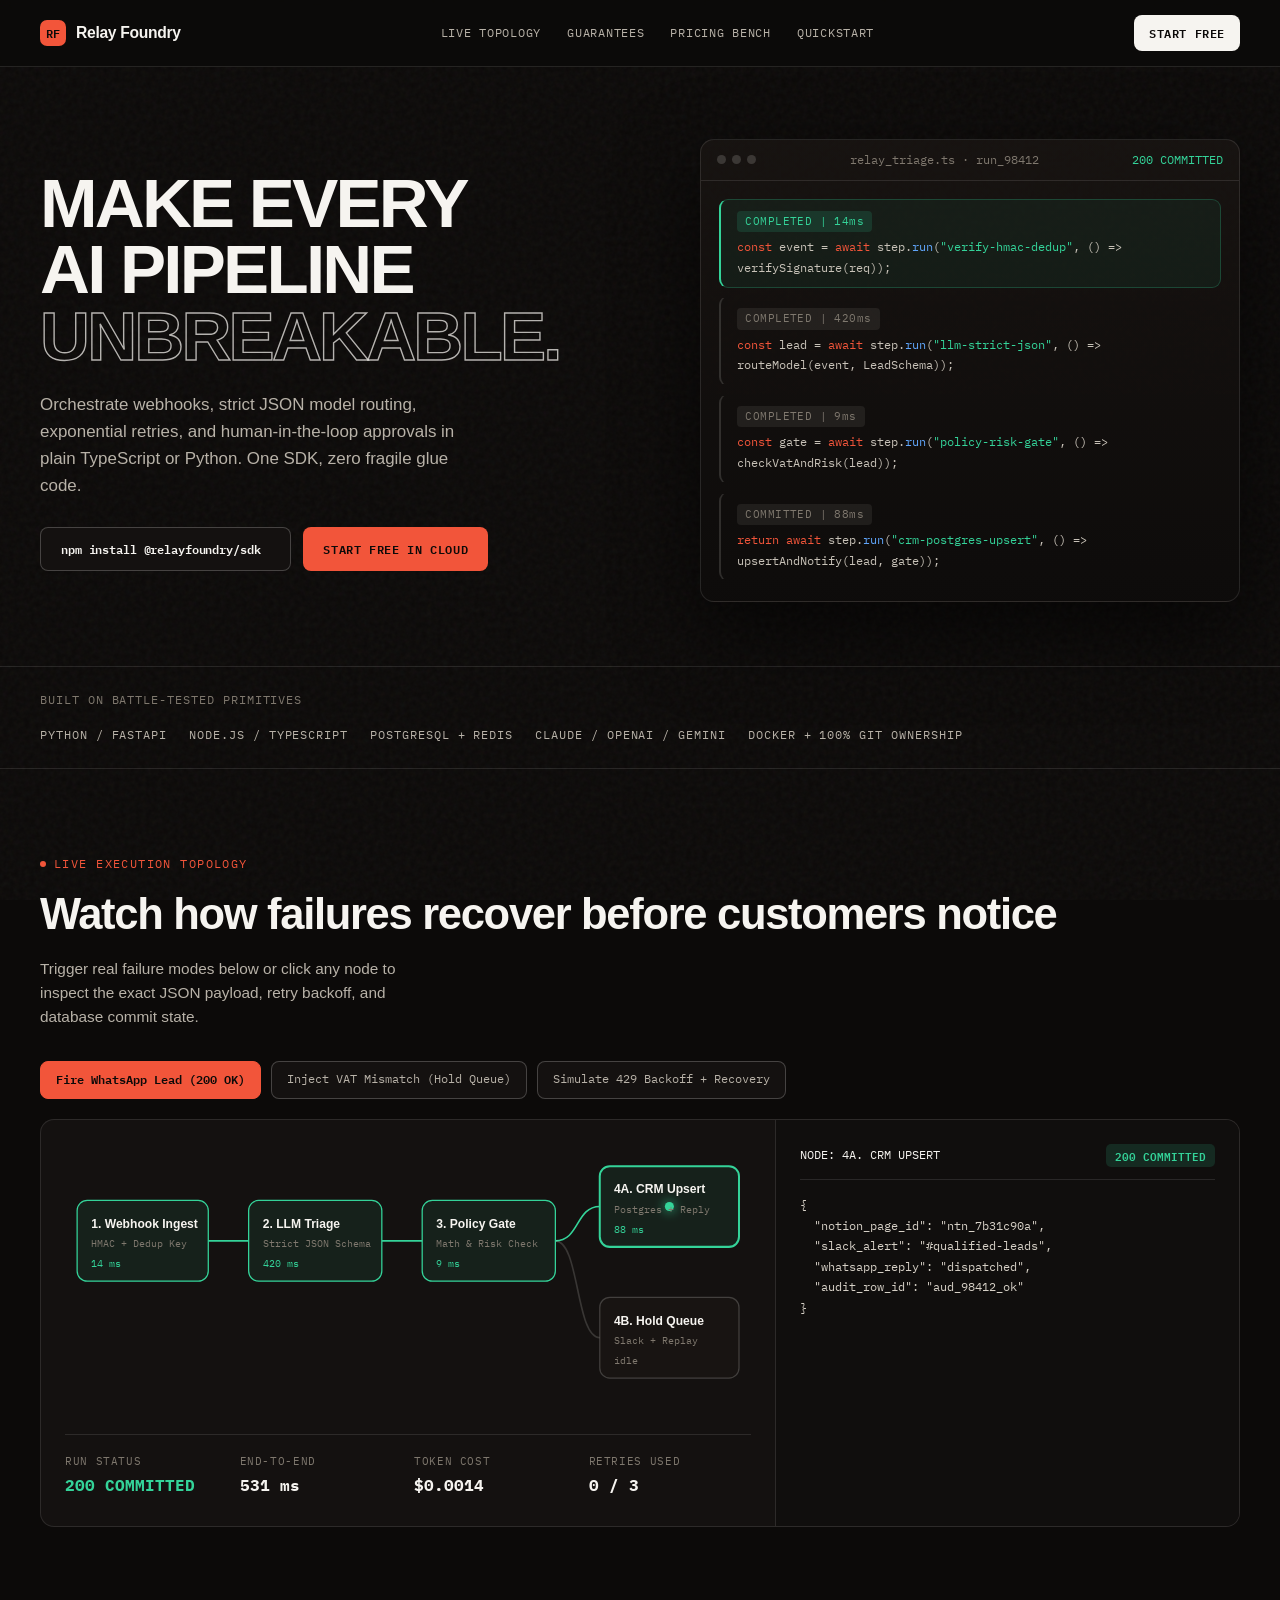
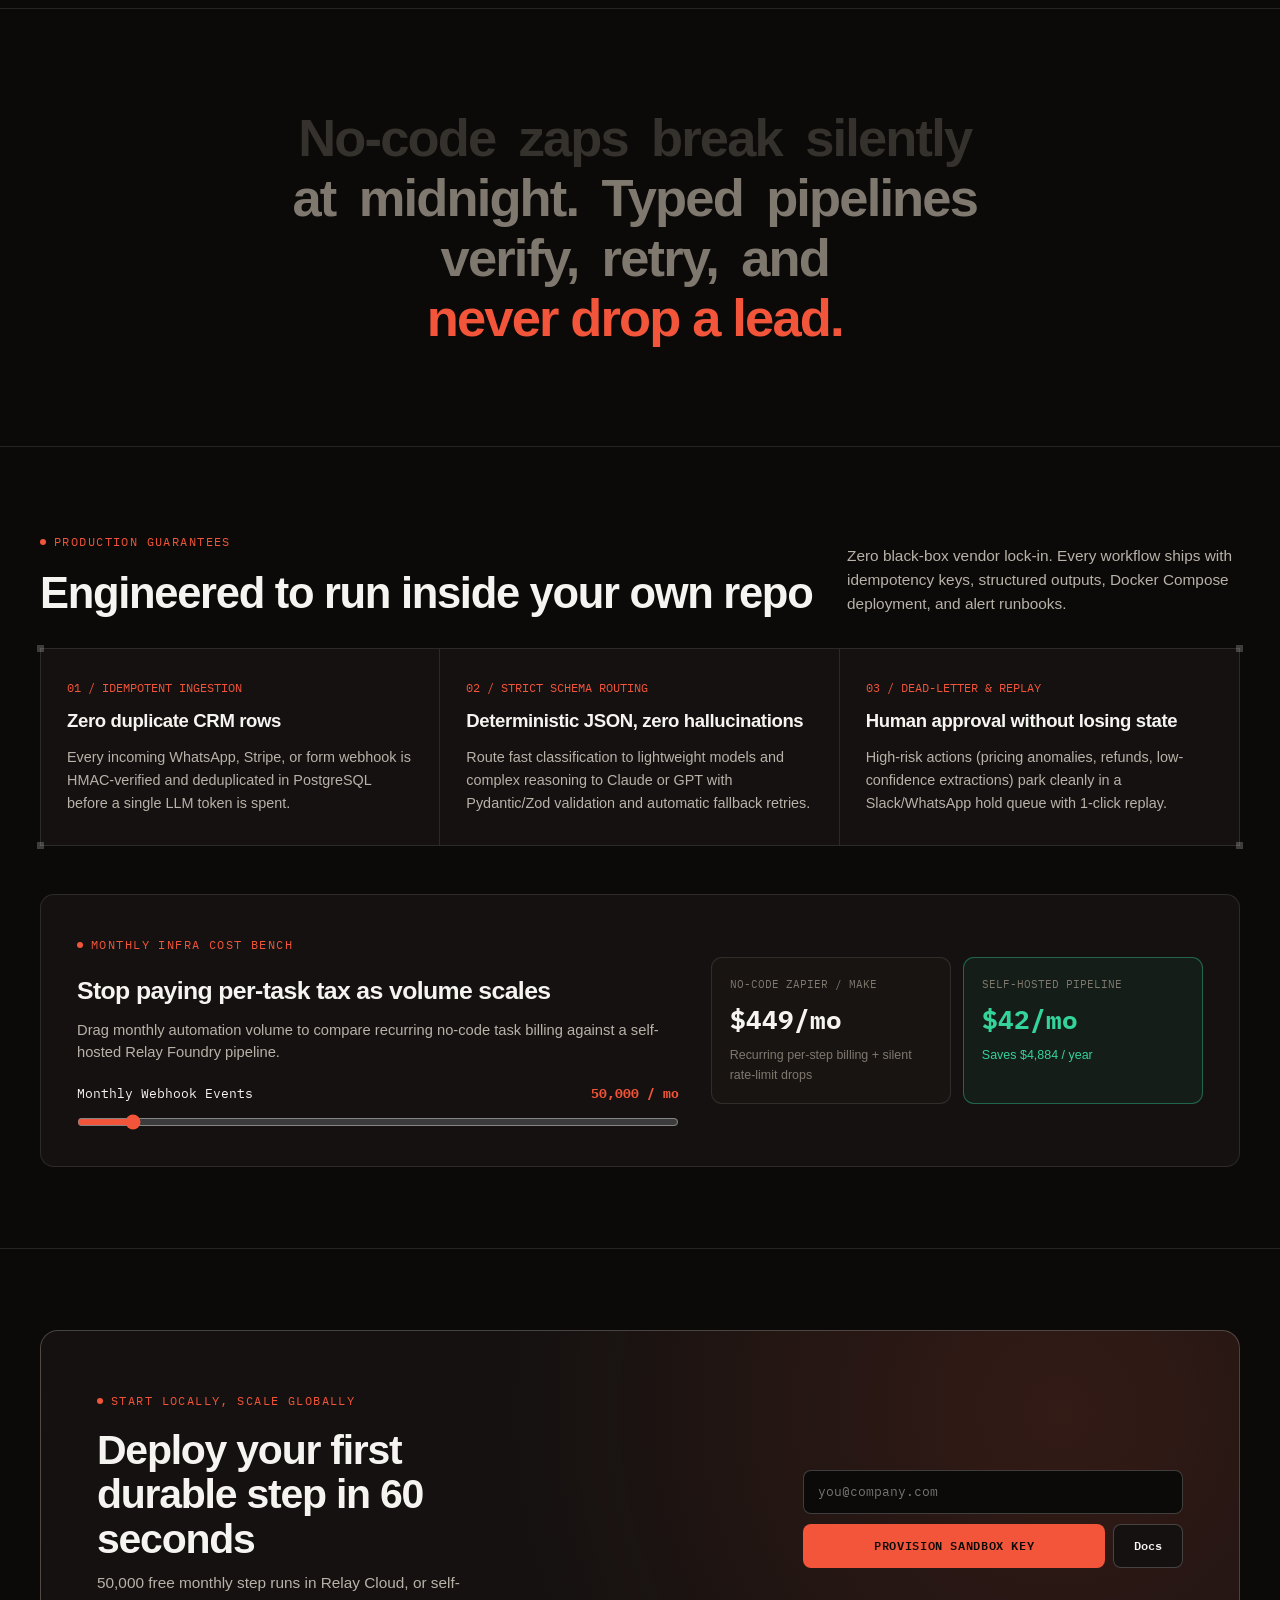
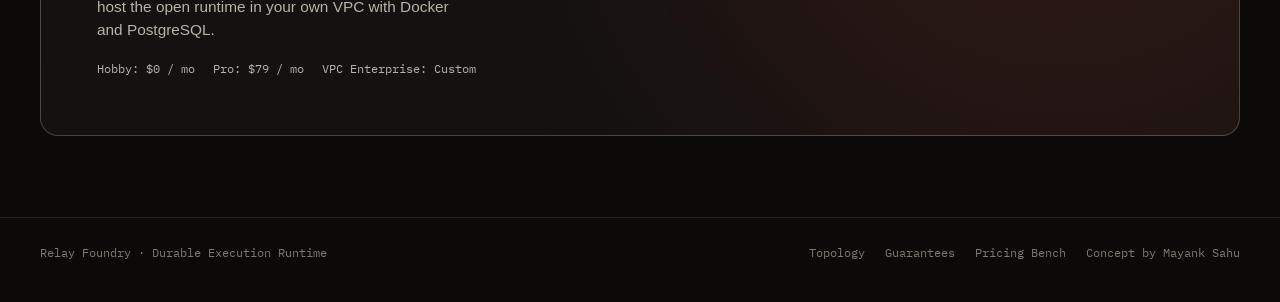
==== commit 96bd2ac3: "v15: make Relay Foundry a pure dev-infra product page (remove eyebrow + WhatsApp freelancer CTA, add" ====
--- a/ai-studio/index.html
+++ b/ai-studio/index.html
@@ -711,13 +711,13 @@
 
       <nav class="nav-links" aria-label="Primary navigation">
         <a href="#bench">Live Topology</a>
-        <a href="#architecture">Architecture</a>
-        <a href="#cost">Cost Bench</a>
-        <a href="#scope">Scope</a>
+        <a href="#architecture">Guarantees</a>
+        <a href="#cost">Pricing Bench</a>
+        <a href="#quickstart">Quickstart</a>
       </nav>
 
       <div class="nav-cta-row">
-        <a href="#scope" class="btn btn--white">Scope a Pipeline</a>
+        <a href="#quickstart" class="btn btn--white">Start Free</a>
       </div>
     </div>
   </header>
@@ -727,21 +727,20 @@
     <section class="hero">
       <div class="wrap hero-grid">
         <div>
-          <div class="eyebrow">Durable AI Workflow Engineering</div>
           <h1>
             MAKE EVERY<br/>
             AI PIPELINE<br/>
             <span class="h1-outline">UNBREAKABLE.</span>
           </h1>
           <p class="hero-sub">
-            Replace fragile no-code zaps with typed FastAPI / Node.js webhooks, strict JSON model routing, automatic dead-letter recovery, and human approval queues running inside your own Git repository.
+            Orchestrate webhooks, strict JSON model routing, exponential retries, and human-in-the-loop approvals in plain TypeScript or Python. One SDK, zero fragile glue code.
           </p>
           <div class="hero-actions">
             <button type="button" class="btn btn--ghost copy-pill" id="copyCurlBtn">
-              <span class="mono">curl -X POST /v1/relay/triage</span>
+              <span class="mono">npm install @relayfoundry/sdk</span>
               <span class="copy-tag" id="copyFeedback"></span>
             </button>
-            <a href="#bench" class="btn btn--accent">Run Live Simulator</a>
+            <a href="#quickstart" class="btn btn--accent">Start Free in Cloud</a>
           </div>
         </div>
 
@@ -968,19 +967,29 @@
       </div>
     </section>
 
-    <!-- DIRECT SCOPE CTA -->
-    <section class="cta-sec" id="scope">
+    <!-- QUICKSTART & CLOUD ACCESS CTA (Industry-Leader Dev-Infra Pattern) -->
+    <section class="cta-sec" id="quickstart">
       <div class="wrap">
         <div class="cta-box">
-          <div>
-            <div class="eyebrow">Direct Engineering Engagement</div>
-            <h2>Ship your first durable AI pipeline in 7 days</h2>
-            <p>Fixed-scope delivery with 100% source code ownership, staging webhook replay tests, and direct engineer access from brief to production.</p>
+          <div style="flex:1;min-width:260px;">
+            <div class="eyebrow">Start Locally, Scale Globally</div>
+            <h2>Deploy your first durable step in 60 seconds</h2>
+            <p>50,000 free monthly step runs in Relay Cloud, or self-host the open runtime in your own VPC with Docker and PostgreSQL.</p>
+            <div style="display:flex;flex-wrap:wrap;gap:18px;margin-top:18px;font-family:var(--font-mono);font-size:0.74rem;color:var(--ink-2);">
+              <span>Hobby: $0 / mo</span>
+              <span>Pro: $79 / mo</span>
+              <span>VPC Enterprise: Custom</span>
+            </div>
           </div>
-          <div style="display:flex;flex-wrap:wrap;gap:12px;">
-            <a href="https://wa.me/919302493307?text=Hi%20Mayank%2C%20I%20want%20to%20scope%20an%20AI%20workflow%20%2F%20webhook%20pipeline." target="_blank" rel="noopener" class="btn btn--accent">Message on WhatsApp</a>
-            <a href="mailto:108mayanksahu@gmail.com?subject=AI%20Workflow%20%26%20Webhook%20Pipeline%20Scope" class="btn btn--ghost">Email Technical Brief</a>
-          </div>
+
+          <form id="sandboxForm" style="display:flex;flex-direction:column;gap:10px;width:min(380px, 100%);">
+            <input type="email" id="workEmailInput" required placeholder="you@company.com" aria-label="Work email" style="height:44px;padding:0 14px;border-radius:8px;border:1px solid var(--line-strong);background:var(--bg);color:var(--ink);font-family:var(--font-mono);font-size:0.82rem;" />
+            <div style="display:flex;gap:8px;">
+              <button type="submit" class="btn btn--accent" style="flex:1;">Provision Sandbox Key</button>
+              <a href="#bench" class="btn btn--ghost">Docs</a>
+            </div>
+            <div id="sandboxStatus" class="mono" style="font-size:0.74rem;color:var(--ok);min-height:18px;" role="status"></div>
+          </form>
         </div>
       </div>
     </section>
@@ -988,12 +997,12 @@
 
   <footer>
     <div class="wrap footer-inner">
-      <span>Relay Foundry | Engineered by Mayank Sahu</span>
+      <span>Relay Foundry &middot; Durable Execution Runtime</span>
       <div class="footer-links">
-        <a href="https://mayanksahu.dev/" target="_blank" rel="noopener">mayanksahu.dev</a>
-        <a href="https://github.com/msnotfound/hookguard" target="_blank" rel="noopener">HookGuard (GitHub)</a>
-        <a href="https://github.com/msnotfound/mnemium" target="_blank" rel="noopener">Mnemium (GitHub)</a>
-        <a href="../">All Demos</a>
+        <a href="#bench">Topology</a>
+        <a href="#architecture">Guarantees</a>
+        <a href="#cost">Pricing Bench</a>
+        <a href="https://mayanksahu.dev/" target="_blank" rel="noopener">Concept by Mayank Sahu</a>
       </div>
     </div>
   </footer>
@@ -1029,12 +1038,23 @@
       });
     });
 
-    // 2. Copy Curl Command Button
+    // 2. Copy SDK Install Command Button
     document.getElementById("copyCurlBtn").addEventListener("click", () => {
-      navigator.clipboard?.writeText("curl -X POST https://api.relayfoundry.dev/v1/relay/triage -H 'X-Relay-Sig: sha256=...'").catch(() => {});
+      navigator.clipboard?.writeText("npm install @relayfoundry/sdk").catch(() => {});
       const fb = document.getElementById("copyFeedback");
       fb.textContent = "Copied";
       setTimeout(() => { fb.textContent = ""; }, 1800);
+    });
+
+    // 2B. Interactive Sandbox Key Provisioning Form
+    document.getElementById("sandboxForm").addEventListener("submit", (e) => {
+      e.preventDefault();
+      const email = document.getElementById("workEmailInput").value.trim();
+      const st = document.getElementById("sandboxStatus");
+      if (!email) return;
+      const key = "rf_live_" + Math.random().toString(36).slice(2, 10);
+      st.textContent = `Sandbox provisioned for ${email} -> ${key}`;
+      document.getElementById("workEmailInput").value = "";
     });
 
     // 3. Live Animated Code Step Cycling
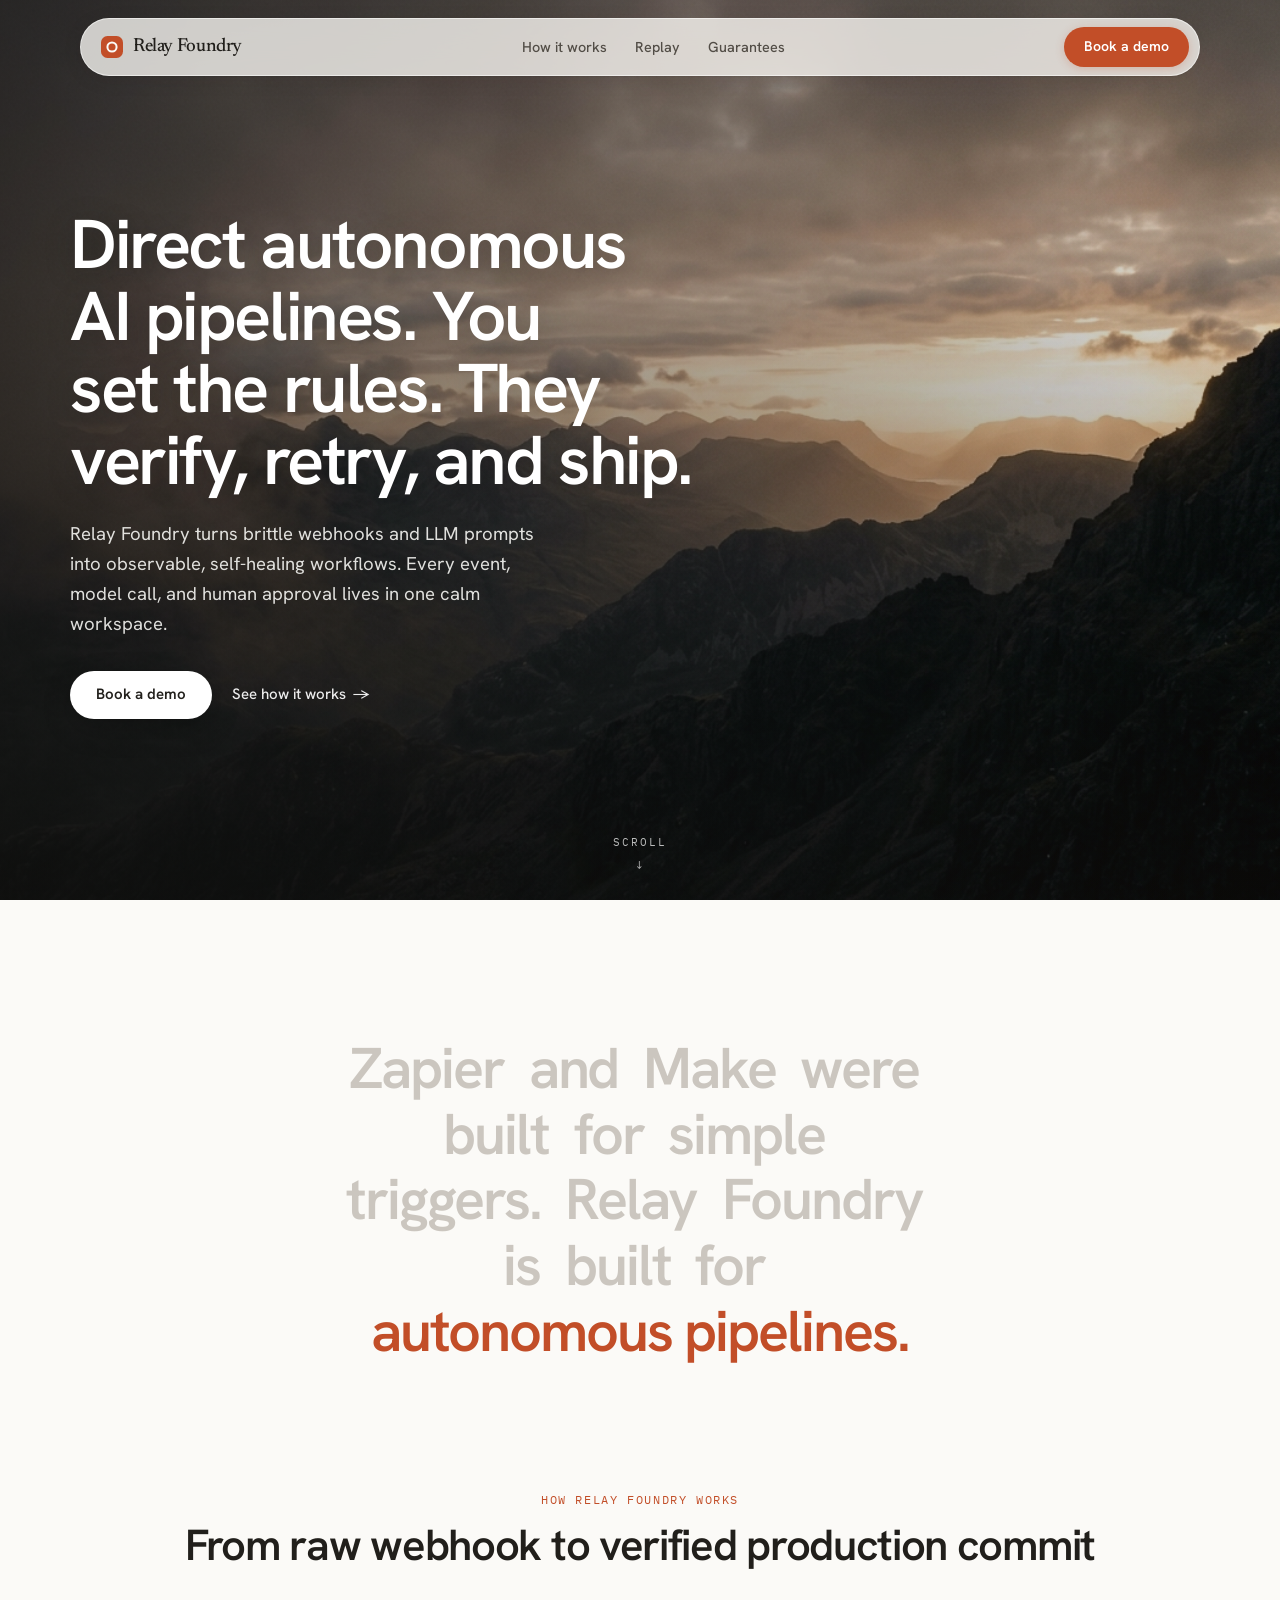
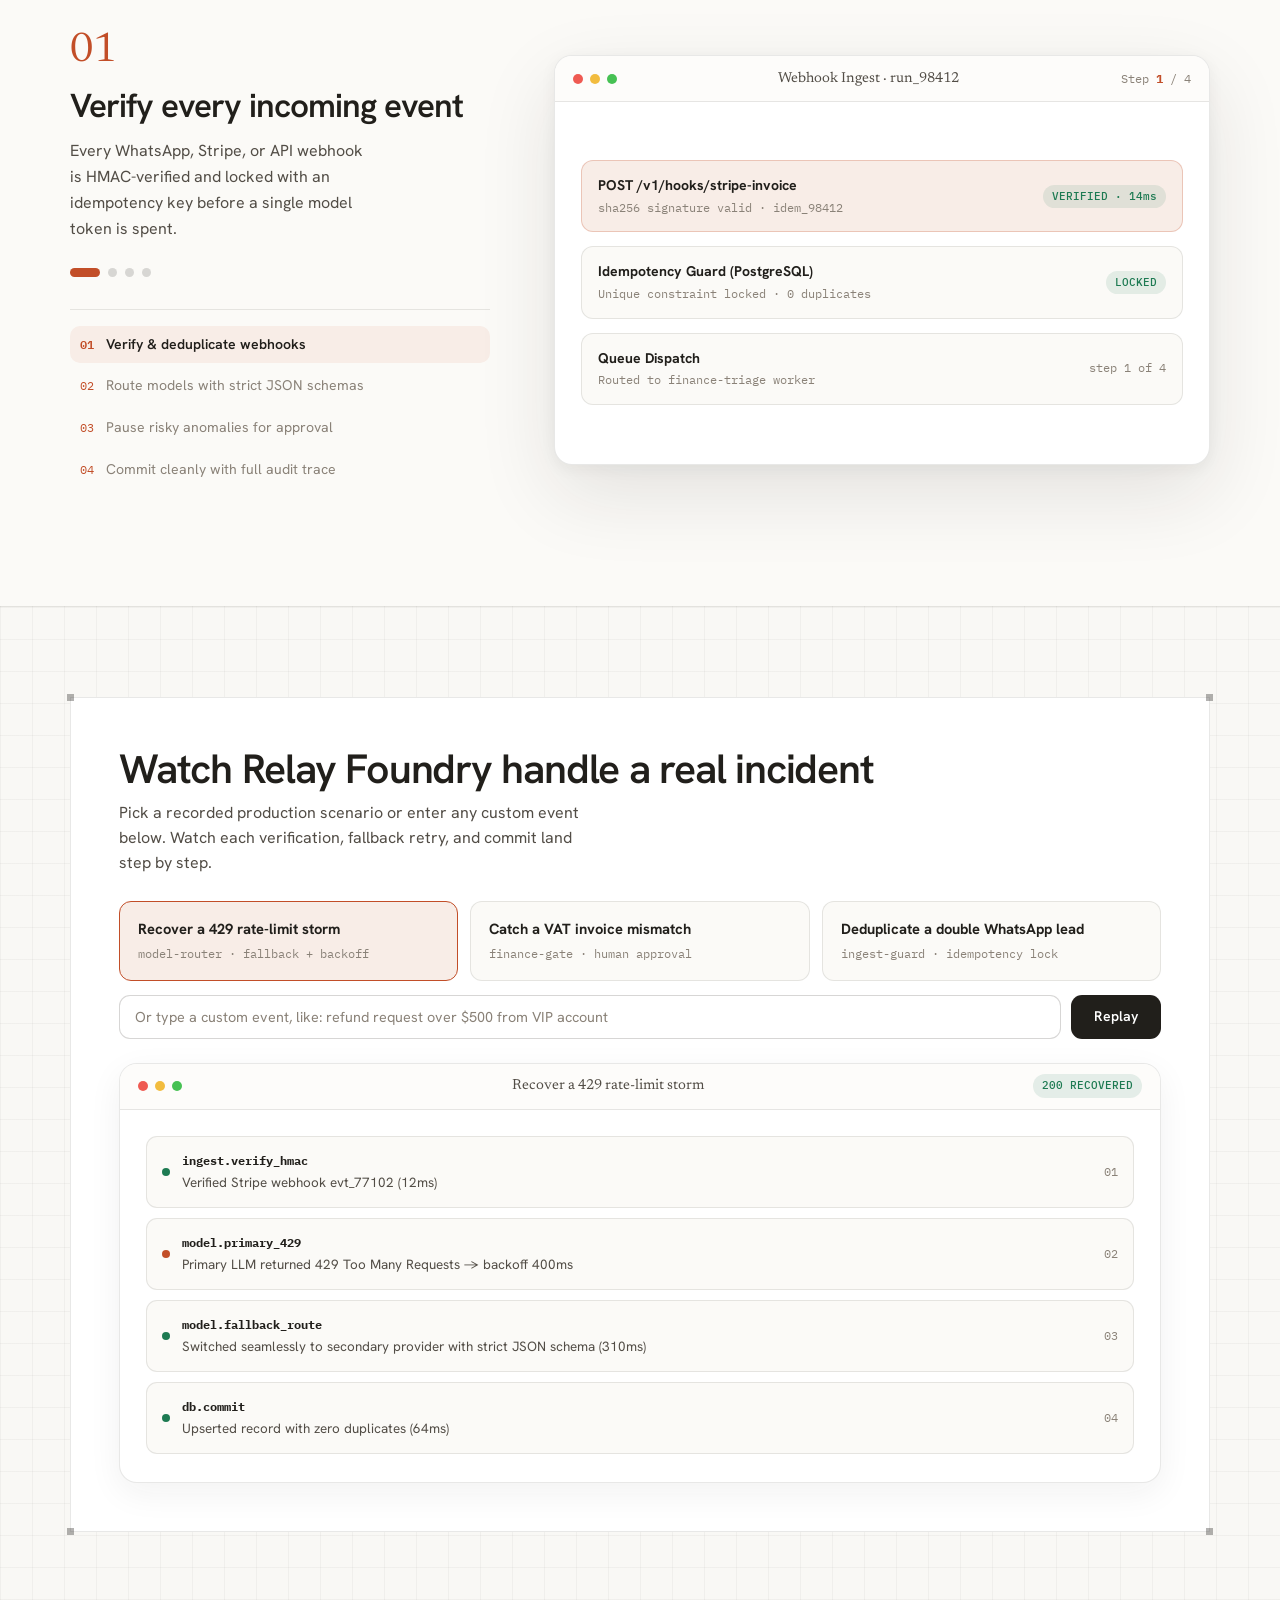
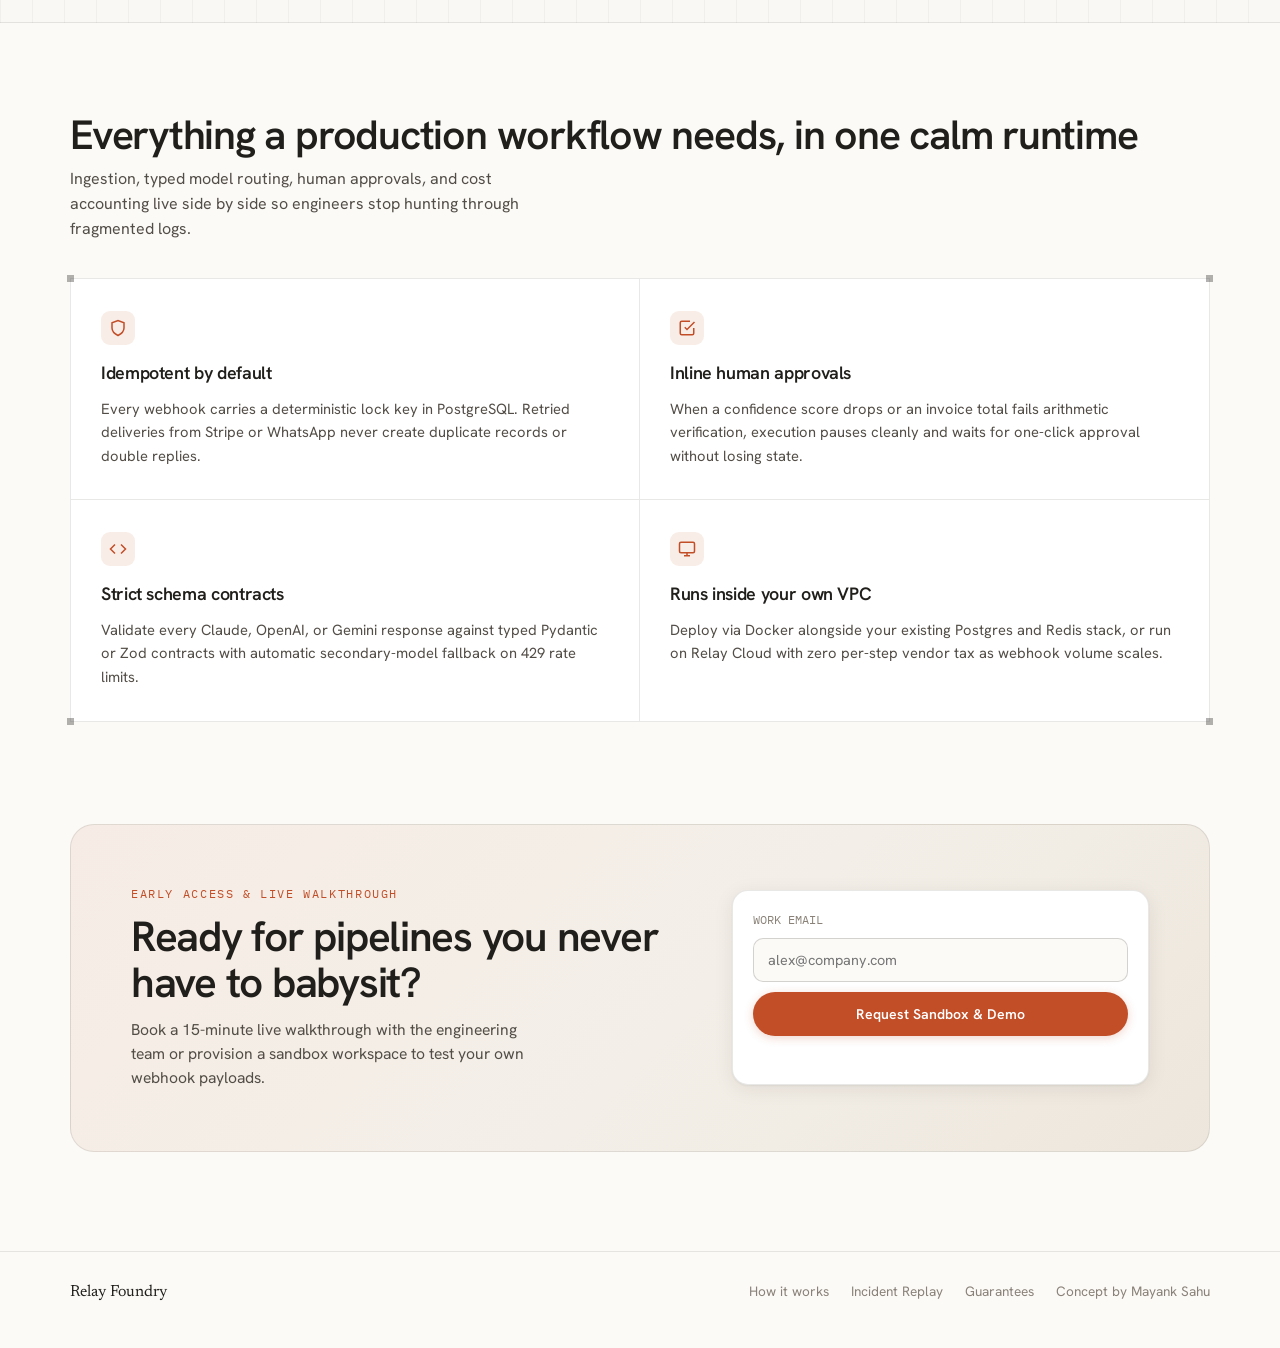
==== commit a5fd9130: "v16: Awwwards editorial overhaul of /ai-studio/ (Relay Foundry) inspired by OrchaLabs and Helicon wi" ====
--- a/ai-studio/index.html
+++ b/ai-studio/index.html
@@ -3,41 +3,44 @@
 <head>
   <meta charset="UTF-8" />
   <meta name="viewport" content="width=device-width, initial-scale=1.0" />
-  <meta name="description" content="Relay Foundry engineers production AI workflows, idempotent webhook ingestion, strict JSON model routing, and dead-letter recovery in your own Git repository." />
-  <title>Relay Foundry | Durable AI Workflows &amp; Production Webhook Pipelines</title>
-  <link rel="icon" type="image/svg+xml" href="data:image/svg+xml,%3Csvg xmlns='http://www.w3.org/2000/svg' viewBox='0 0 32 32'%3E%3Crect width='32' height='32' rx='8' fill='%230c0a09'/%3E%3Cpath d='M9 22V10h7.5c3 0 4.8 1.5 4.8 4 0 1.9-1 3.2-2.7 3.7L22 22h-3.4l-2.9-3.9H12V22H9zm3-6.4h4.1c1.3 0 2-.6 2-1.6s-.7-1.6-2-1.6H12v3.2z' fill='%23f2553a'/%3E%3C/svg%3E" />
-  <link rel="preconnect" href="https://api.fontshare.com" />
-  <link href="https://api.fontshare.com/v2/css?f[]=switzer@400,500,600,700&display=swap" rel="stylesheet" />
+  <meta name="description" content="Relay Foundry turns brittle webhooks and LLM prompts into observable, self-healing workflows with inline human approvals and full trace replay." />
+  <title>Relay Foundry | Orchestrate Autonomous AI Pipelines</title>
+  <link rel="icon" type="image/svg+xml" href="data:image/svg+xml,%3Csvg xmlns='http://www.w3.org/2000/svg' viewBox='0 0 32 32'%3E%3Crect width='32' height='32' rx='8' fill='%23c24e28'/%3E%3Ccircle cx='16' cy='16' r='6.5' fill='none' stroke='%23fbfaf7' stroke-width='2.6'/%3E%3C/svg%3E" />
   <link rel="preconnect" href="https://fonts.googleapis.com" />
   <link rel="preconnect" href="https://fonts.gstatic.com" crossorigin />
-  <link href="https://fonts.googleapis.com/css2?family=IBM+Plex+Mono:wght@400;500;600&display=swap" rel="stylesheet" />
+  <link href="https://fonts.googleapis.com/css2?family=Hanken+Grotesk:wght@400;500;600;700&family=IBM+Plex+Mono:wght@400;500&family=Newsreader:ital,opsz,wght@0,6..72,400;0,6..72,500;1,6..72,400&display=swap" rel="stylesheet" />
   <style>
     :root {
-      color-scheme: dark;
-      --bg: #0c0a09;
-      --bg-elev: #141110;
-      --bg-card: #181412;
-      --ink: #f6f4f0;
-      --ink-2: #b8b2a8;
-      --muted: #7f786e;
-      --line: rgba(246, 244, 240, 0.11);
-      --line-strong: rgba(246, 244, 240, 0.22);
-      --accent: #f2553a;
-      --accent-soft: rgba(242, 85, 58, 0.15);
-      --ok: #34d399;
-      --ok-soft: rgba(52, 211, 153, 0.14);
-      --warn: #fbbf24;
-      --warn-soft: rgba(251, 191, 36, 0.14);
-      --blue: #60a5fa;
-      --font-sans: "Switzer", -apple-system, BlinkMacSystemFont, sans-serif;
+      color-scheme: light;
+      --paper: #fbfaf7;
+      --surface: #ffffff;
+      --surface-warm: #f4f1ea;
+      --surface-tint: #f8ede7;
+      --ink: #211f1b;
+      --ink-2: #524d46;
+      --muted: #8a8278;
+      --stone: #a79f95;
+      --line: rgba(33, 31, 27, 0.1);
+      --line-strong: rgba(33, 31, 27, 0.18);
+      --accent: #c24e28;
+      --accent-hover: #ad421f;
+      --accent-soft: rgba(194, 78, 40, 0.11);
+      --ok: #1d7a52;
+      --ok-soft: rgba(29, 122, 82, 0.11);
+      --warn: #a16207;
+      --warn-soft: rgba(161, 98, 7, 0.12);
+      --font-sans: "Hanken Grotesk", -apple-system, BlinkMacSystemFont, sans-serif;
+      --font-serif: "Newsreader", Georgia, serif;
       --font-mono: "IBM Plex Mono", ui-monospace, monospace;
       --ease: cubic-bezier(0.16, 1, 0.3, 1);
+      --shadow-pill: 0 4px 20px rgba(33, 31, 27, 0.08), 0 1px 2px rgba(33, 31, 27, 0.06);
+      --shadow-win: 0 28px 80px rgba(33, 31, 27, 0.11), 0 4px 16px rgba(33, 31, 27, 0.05);
     }
 
     *, *::before, *::after { box-sizing: border-box; margin: 0; padding: 0; }
 
     html, body {
-      background: var(--bg);
+      background: var(--paper);
       color: var(--ink);
       font-family: var(--font-sans);
       -webkit-font-smoothing: antialiased;
@@ -45,377 +48,500 @@
       line-height: 1.55;
     }
 
-    /* Subtle analog grain texture (Inngest signature dark tactile feel) */
-    body::before {
-      content: "";
+    a { color: inherit; text-decoration: none; }
+    button, input { font: inherit; color: inherit; }
+    button { background: none; border: 0; cursor: pointer; }
+    button:focus-visible, a:focus-visible, input:focus-visible { outline: 2px solid var(--accent); outline-offset: 2px; }
+
+    .mono { font-family: var(--font-mono); font-variant-numeric: tabular-nums; }
+    .serif { font-family: var(--font-serif); }
+    .wrap { width: min(1140px, 100% - 40px); margin-inline: auto; }
+    section[id] { scroll-margin-top: 96px; }
+
+    /* Floating Frosted Pill Navbar (OrchaLabs Signature) */
+    .nav-shell {
       position: fixed;
-      inset: 0;
+      top: 18px;
+      left: 0;
+      right: 0;
+      z-index: 60;
+      padding-inline: 20px;
       pointer-events: none;
-      z-index: 0;
-      opacity: 0.045;
-      background-image: url("data:image/svg+xml,%3Csvg viewBox='0 0 200 200' xmlns='http://www.w3.org/2000/svg'%3E%3Cfilter id='n'%3E%3CfeTurbulence type='fractalNoise' baseFrequency='0.85' numOctaves='3' stitchTiles='stitch'/%3E%3C/filter%3E%3Crect width='100%25' height='100%25' filter='url(%23n)'/%3E%3C/svg%3E");
-    }
-
-    main, header, footer { position: relative; z-index: 1; }
-    a { color: inherit; text-decoration: none; }
-    button { font: inherit; color: inherit; background: none; border: 0; cursor: pointer; }
-    button:focus-visible, a:focus-visible, input:focus-visible { outline: 2px solid var(--accent); outline-offset: 2px; }
-
-    .mono { font-family: var(--font-mono); font-variant-numeric: tabular-nums; }
-    .wrap { width: min(1200px, 100% - 40px); margin-inline: auto; }
-    section[id] { scroll-margin-top: 84px; }
-
-    /* Sticky Topbar */
-    .topbar {
-      position: sticky;
-      top: 0;
-      z-index: 50;
-      background: rgba(12, 10, 9, 0.82);
-      backdrop-filter: blur(16px);
-      -webkit-backdrop-filter: blur(16px);
-      border-bottom: 1px solid var(--line);
-    }
-
-    .topbar-inner {
-      height: 66px;
+    }
+
+    .nav-pill {
+      pointer-events: auto;
+      max-width: 1120px;
+      margin-inline: auto;
+      height: 58px;
+      padding: 0 10px 0 20px;
+      border-radius: 999px;
+      background: rgba(251, 250, 247, 0.78);
+      backdrop-filter: blur(20px) saturate(150%);
+      -webkit-backdrop-filter: blur(20px) saturate(150%);
+      border: 1px solid rgba(255, 255, 255, 0.55);
+      box-shadow: var(--shadow-pill);
       display: flex;
       align-items: center;
       justify-content: space-between;
-      gap: 20px;
+      gap: 18px;
+      transition: background 0.25s ease, border-color 0.25s ease;
+    }
+
+    .nav-pill.is-scrolled {
+      background: rgba(251, 250, 247, 0.92);
+      border-color: var(--line);
     }
 
     .brand {
       display: inline-flex;
       align-items: center;
       gap: 10px;
-      font-weight: 700;
-      font-size: 0.98rem;
+      font-family: var(--font-serif);
+      font-size: 1.18rem;
+      font-weight: 500;
       letter-spacing: -0.02em;
-    }
-
-    .brand-mark {
-      width: 26px;
-      height: 26px;
-      border-radius: 7px;
+      color: var(--ink);
+    }
+
+    .brand-icon {
+      width: 22px;
+      height: 22px;
+      flex: none;
+    }
+
+    .nav-links {
+      display: flex;
+      align-items: center;
+      gap: 28px;
+      font-size: 0.9rem;
+      font-weight: 500;
+      color: var(--ink-2);
+    }
+    .nav-links a { transition: color 0.16s ease; }
+    .nav-links a:hover { color: var(--ink); }
+
+    .btn-terracotta {
+      height: 40px;
+      padding: 0 20px;
+      border-radius: 999px;
       background: var(--accent);
-      color: #0c0a09;
+      color: #ffffff;
+      font-size: 0.88rem;
+      font-weight: 600;
+      display: inline-flex;
+      align-items: center;
+      justify-content: center;
+      gap: 7px;
+      transition: transform 0.18s var(--ease), background 0.18s ease, box-shadow 0.18s ease;
+      box-shadow: 0 2px 10px rgba(194, 78, 40, 0.24);
+    }
+    .btn-terracotta:hover { background: var(--accent-hover); transform: translateY(-1px); }
+    .btn-terracotta:active { transform: scale(0.98); }
+
+    /* Full-Bleed 100dvh Atmospheric Cinema Hero (OrchaLabs Signature) */
+    .hero {
+      position: relative;
+      min-height: 100dvh;
+      display: flex;
+      align-items: center;
+      overflow: hidden;
+      background: #1b1917;
+      color: #ffffff;
+    }
+
+    .hero-bg {
+      position: absolute;
+      inset: 0;
+      width: 100%;
+      height: 100%;
+      object-fit: cover;
+      object-position: center 42%;
+      transform: scale(1.04);
+      animation: heroDrift 22s var(--ease) infinite alternate;
+    }
+
+    @keyframes heroDrift {
+      from { transform: scale(1.02) translate3d(0, 0, 0); }
+      to { transform: scale(1.08) translate3d(-0.8%, -0.8%, 0); }
+    }
+
+    .hero-scrim {
+      position: absolute;
+      inset: 0;
+      background:
+        linear-gradient(95deg, rgba(19, 17, 15, 0.64) 0%, rgba(19, 17, 15, 0.34) 48%, rgba(19, 17, 15, 0.12) 100%),
+        linear-gradient(180deg, rgba(19, 17, 15, 0.22) 0%, transparent 32%, rgba(19, 17, 15, 0.45) 100%);
+    }
+
+    .hero-content {
+      position: relative;
+      z-index: 2;
+      padding: 120px 0 92px;
+      max-width: 680px;
+    }
+
+    .hero h1 {
+      font-size: clamp(2.8rem, 5.4vw, 4.7rem);
+      font-weight: 600;
+      line-height: 1.04;
+      letter-spacing: -0.035em;
+      color: #ffffff;
+      margin-bottom: 22px;
+      text-wrap: balance;
+      text-shadow: 0 4px 30px rgba(0, 0, 0, 0.24);
+    }
+
+    .hero-sub {
+      font-size: clamp(1.02rem, 1.45vw, 1.18rem);
+      line-height: 1.62;
+      color: rgba(251, 250, 247, 0.88);
+      max-width: 48ch;
+      margin-bottom: 32px;
+    }
+
+    .hero-ctas {
+      display: flex;
+      flex-wrap: wrap;
+      align-items: center;
+      gap: 20px;
+    }
+
+    .btn-white-pill {
+      height: 48px;
+      padding: 0 26px;
+      border-radius: 999px;
+      background: #ffffff;
+      color: var(--ink);
+      font-size: 0.94rem;
+      font-weight: 600;
+      display: inline-flex;
+      align-items: center;
+      justify-content: center;
+      box-shadow: 0 10px 30px rgba(0, 0, 0, 0.2);
+      transition: transform 0.18s var(--ease), background 0.16s ease;
+    }
+    .btn-white-pill:hover { transform: translateY(-1px); background: #f8f6f2; }
+
+    .hero-link {
+      font-size: 0.94rem;
+      font-weight: 500;
+      color: rgba(255, 255, 255, 0.92);
+      display: inline-flex;
+      align-items: center;
+      gap: 7px;
+      transition: gap 0.2s var(--ease), opacity 0.2s ease;
+    }
+    .hero-link:hover { gap: 11px; opacity: 1; }
+
+    .scroll-cue {
+      position: absolute;
+      left: 50%;
+      bottom: 26px;
+      transform: translateX(-50%);
+      z-index: 2;
+      display: flex;
+      flex-direction: column;
+      align-items: center;
+      gap: 6px;
+      font-family: var(--font-mono);
+      font-size: 0.68rem;
+      letter-spacing: 0.18em;
+      color: rgba(255, 255, 255, 0.72);
+    }
+
+    /* Band 2: Scroll-Illuminating Manifesto (OrchaLabs Signature) */
+    .manifesto {
+      padding: clamp(104px, 15vh, 164px) 0 clamp(88px, 12vh, 132px);
+      text-align: center;
+    }
+
+    .manifesto-copy {
+      max-width: 19ch;
+      margin-inline: auto;
+      font-size: clamp(2.15rem, 4.5vw, 3.85rem);
+      font-weight: 600;
+      line-height: 1.14;
+      letter-spacing: -0.035em;
+    }
+
+    .m-word {
+      display: inline-block;
+      color: var(--stone);
+      opacity: 0.56;
+      margin-right: 0.2em;
+      transition: color 0.35s var(--ease), opacity 0.35s var(--ease);
+    }
+    .m-word.is-lit { color: var(--ink); opacity: 1; }
+
+    .m-punch {
+      position: relative;
+      display: inline-block;
+      color: var(--accent);
+      opacity: 1;
+    }
+    .m-punch::after {
+      content: "";
+      position: absolute;
+      left: 0;
+      right: 0;
+      bottom: -4px;
+      height: 4px;
+      border-radius: 999px;
+      background: var(--accent);
+      transform-origin: left;
+      transform: scaleX(0);
+      transition: transform 0.8s var(--ease);
+    }
+    .m-punch.is-drawn::after { transform: scaleX(1); }
+
+    /* Band 3: Editorial 4-Step Storyboard + Warm macOS App Window (OrchaLabs Signature) */
+    .story-sec {
+      padding: 20px 0 clamp(96px, 13vh, 144px);
+    }
+
+    .story-intro {
+      text-align: center;
+      margin-bottom: clamp(48px, 7vh, 72px);
+    }
+
+    .kicker {
+      font-family: var(--font-mono);
+      font-size: 0.72rem;
+      letter-spacing: 0.14em;
+      text-transform: uppercase;
+      color: var(--accent);
+      margin-bottom: 12px;
+      display: block;
+    }
+
+    .story-intro h2 {
+      font-size: clamp(1.9rem, 3.4vw, 2.85rem);
+      font-weight: 600;
+      letter-spacing: -0.03em;
+      line-height: 1.1;
+      color: var(--ink);
+    }
+
+    .story-grid {
       display: grid;
-      place-items: center;
+      grid-template-columns: minmax(0, 0.78fr) minmax(0, 1.22fr);
+      gap: clamp(32px, 5vw, 68px);
+      align-items: center;
+    }
+
+    .step-col {
+      display: flex;
+      flex-direction: column;
+      gap: 14px;
+    }
+
+    .step-num {
+      font-family: var(--font-serif);
+      font-size: 2.55rem;
+      line-height: 1;
+      color: var(--accent);
+      font-weight: 400;
+    }
+
+    .step-title {
+      font-size: clamp(1.65rem, 2.6vw, 2.15rem);
+      font-weight: 600;
+      letter-spacing: -0.03em;
+      line-height: 1.12;
+      color: var(--ink);
+    }
+
+    .step-desc {
+      font-size: 1rem;
+      color: var(--ink-2);
+      line-height: 1.62;
+      max-width: 34ch;
+    }
+
+    .step-dots {
+      display: flex;
+      align-items: center;
+      gap: 8px;
+      margin-top: 12px;
+    }
+
+    .step-dot {
+      width: 9px;
+      height: 9px;
+      border-radius: 999px;
+      background: rgba(33, 31, 27, 0.16);
+      transition: width 0.28s var(--ease), background 0.25s ease;
+    }
+    .step-dot[aria-pressed="true"] {
+      width: 30px;
+      background: var(--accent);
+    }
+
+    .step-list-btns {
+      margin-top: 18px;
+      display: flex;
+      flex-direction: column;
+      gap: 4px;
+      border-top: 1px solid var(--line);
+      padding-top: 16px;
+    }
+
+    .step-row-btn {
+      display: flex;
+      align-items: center;
+      gap: 12px;
+      padding: 8px 10px;
+      border-radius: 10px;
+      font-size: 0.88rem;
+      color: var(--muted);
+      text-align: left;
+      transition: background 0.16s ease, color 0.16s ease;
+    }
+    .step-row-btn:hover { background: var(--surface-warm); color: var(--ink); }
+    .step-row-btn[aria-pressed="true"] {
+      background: var(--surface-tint);
+      color: var(--ink);
+      font-weight: 600;
+    }
+    .step-row-btn span:first-child {
       font-family: var(--font-mono);
       font-size: 0.74rem;
-      font-weight: 600;
-    }
-
-    .nav-links {
-      display: flex;
-      align-items: center;
-      gap: 26px;
-      font-family: var(--font-mono);
-      font-size: 0.76rem;
-      letter-spacing: 0.06em;
-      text-transform: uppercase;
+      color: var(--accent);
+    }
+
+    /* Warm macOS Product Window */
+    .mac-window {
+      background: var(--surface);
+      border: 1px solid var(--line);
+      border-radius: 18px;
+      box-shadow: var(--shadow-win);
+      overflow: hidden;
+      min-height: 410px;
+      display: flex;
+      flex-direction: column;
+    }
+
+    .mac-bar {
+      height: 46px;
+      padding: 0 18px;
+      border-bottom: 1px solid var(--line);
+      display: flex;
+      align-items: center;
+      justify-content: space-between;
+      background: #fdfcfa;
+    }
+
+    .mac-dots { display: inline-flex; gap: 7px; }
+    .mac-dots i { width: 10px; height: 10px; border-radius: 50%; display: block; }
+    .mac-dots i:nth-child(1) { background: #ef5a52; }
+    .mac-dots i:nth-child(2) { background: #f2bc3e; }
+    .mac-dots i:nth-child(3) { background: #46c153; }
+
+    .mac-title {
+      font-family: var(--font-serif);
+      font-size: 0.9rem;
       color: var(--ink-2);
     }
 
-    .nav-links a { transition: color 0.16s ease; }
-    .nav-links a:hover { color: var(--ink); }
-
-    .nav-cta-row { display: flex; align-items: center; gap: 10px; }
-
-    .btn {
-      display: inline-flex;
-      align-items: center;
-      justify-content: center;
-      gap: 8px;
-      height: 44px;
-      padding: 0 20px;
-      border-radius: 8px;
-      font-size: 0.86rem;
-      font-weight: 600;
-      letter-spacing: -0.01em;
-      transition: transform 0.18s var(--ease), background 0.16s ease, border-color 0.16s ease;
-    }
-    .btn:active { transform: scale(0.98); }
-
-    .btn--accent {
-      background: var(--accent);
-      color: #0c0a09;
-      font-family: var(--font-mono);
-      font-size: 0.78rem;
-      text-transform: uppercase;
-      letter-spacing: 0.05em;
-    }
-    .btn--accent:hover { background: #ff694e; transform: translateY(-1px); }
-
-    .btn--ghost {
-      background: var(--bg-elev);
-      color: var(--ink);
-      border: 1px solid var(--line-strong);
-      font-family: var(--font-mono);
-      font-size: 0.78rem;
-    }
-    .btn--ghost:hover { border-color: var(--ink); background: var(--bg-card); }
-
-    .btn--white {
-      background: var(--ink);
-      color: var(--bg);
-      height: 36px;
-      padding: 0 15px;
-      font-family: var(--font-mono);
-      font-size: 0.74rem;
-      text-transform: uppercase;
-      letter-spacing: 0.05em;
-    }
-    .btn--white:hover { opacity: 0.9; }
-
-    /* Hero: Inngest-Inspired Asymmetric Split (Display Type Left + Live Animated Step Code Right) */
-    .hero {
-      padding: clamp(54px, 8vh, 96px) 0 64px;
-      border-bottom: 1px solid var(--line);
-    }
-
-    .hero-grid {
-      display: grid;
-      grid-template-columns: minmax(0, 1.05fr) minmax(0, 0.95fr);
-      gap: clamp(32px, 5vw, 68px);
-      align-items: center;
-    }
-
-    .eyebrow {
-      font-family: var(--font-mono);
-      font-size: 0.74rem;
-      letter-spacing: 0.12em;
-      text-transform: uppercase;
-      color: var(--accent);
-      margin-bottom: 18px;
-      display: inline-flex;
-      align-items: center;
-      gap: 8px;
-    }
-    .eyebrow::before {
-      content: "";
-      width: 6px;
-      height: 6px;
-      border-radius: 50%;
-      background: var(--accent);
-    }
-
-    .hero h1 {
-      font-size: clamp(2.85rem, 5.4vw, 4.75rem);
-      font-weight: 700;
-      line-height: 0.96;
-      letter-spacing: -0.04em;
-      text-transform: uppercase;
-      margin-bottom: 22px;
-    }
-
-    .h1-outline {
-      display: block;
-      color: transparent;
-      -webkit-text-stroke: 1.4px rgba(246, 244, 240, 0.72);
-    }
-
-    .hero-sub {
-      font-size: 1.06rem;
-      color: var(--ink-2);
-      max-width: 48ch;
-      margin-bottom: 28px;
-      line-height: 1.6;
-    }
-
-    .hero-actions {
-      display: flex;
-      flex-wrap: wrap;
-      gap: 12px;
-      align-items: center;
-    }
-
-    .copy-pill {
-      position: relative;
-      padding-right: 16px;
-    }
-    .copy-pill .copy-tag {
-      font-size: 0.68rem;
-      color: var(--ok);
-      margin-left: 6px;
-    }
-
-    /* Live Annotated Code Panel (Inngest Hero Signature) */
-    .code-stage {
-      background: linear-gradient(180deg, rgba(24, 20, 18, 0.92), rgba(14, 12, 11, 0.96));
-      border: 1px solid var(--line);
-      border-radius: 14px;
-      overflow: hidden;
-      box-shadow: 0 28px 80px rgba(0, 0, 0, 0.55);
-    }
-
-    .code-head {
-      padding: 11px 16px;
-      border-bottom: 1px solid var(--line);
-      display: flex;
-      align-items: center;
-      justify-content: space-between;
+    .mac-step-ind {
       font-family: var(--font-mono);
       font-size: 0.72rem;
       color: var(--muted);
     }
-
-    .code-dots { display: inline-flex; gap: 6px; }
-    .code-dots i { width: 9px; height: 9px; border-radius: 50%; background: rgba(246, 244, 240, 0.16); display: block; }
-
-    .code-body {
-      padding: 18px 18px 20px;
+    .mac-step-ind strong { color: var(--accent); }
+
+    .mac-body {
+      padding: 26px 26px 28px;
+      flex: 1;
+      display: flex;
+      flex-direction: column;
+      justify-content: center;
+      gap: 14px;
+      animation: panelFade 0.3s var(--ease);
+    }
+
+    @keyframes panelFade {
+      from { opacity: 0; transform: translateY(8px); }
+      to { opacity: 1; transform: translateY(0); }
+    }
+
+    .win-card {
+      padding: 14px 16px;
+      border-radius: 12px;
+      border: 1px solid var(--line);
+      background: var(--paper);
+      display: flex;
+      align-items: center;
+      justify-content: space-between;
+      gap: 12px;
+      font-size: 0.88rem;
+    }
+
+    .win-card.is-highlight {
+      background: var(--surface-tint);
+      border-color: rgba(194, 78, 40, 0.25);
+    }
+
+    .pill-ok {
+      font-family: var(--font-mono);
+      font-size: 0.7rem;
+      padding: 3px 9px;
+      border-radius: 999px;
+      background: var(--ok-soft);
+      color: var(--ok);
+      font-weight: 500;
+      white-space: nowrap;
+    }
+
+    .pill-warn {
+      font-family: var(--font-mono);
+      font-size: 0.7rem;
+      padding: 3px 9px;
+      border-radius: 999px;
+      background: var(--warn-soft);
+      color: var(--warn);
+      font-weight: 500;
+      white-space: nowrap;
+    }
+
+    .code-snippet {
+      padding: 15px 16px;
+      border-radius: 12px;
+      background: var(--surface-warm);
+      border: 1px solid var(--line);
       font-family: var(--font-mono);
       font-size: 0.78rem;
       line-height: 1.65;
-      color: #c8c2b8;
-      display: flex;
-      flex-direction: column;
-      gap: 8px;
+      color: var(--ink);
       overflow-x: auto;
-    }
-
-    .code-step {
+      white-space: pre-wrap;
+    }
+
+    /* Band 4: Helicon-Inspired Architectural Blueprint Canvas + Live Incident Replay */
+    .blueprint-band {
+      padding: clamp(76px, 10vh, 118px) 0;
+      border-top: 1px solid var(--line);
+      border-bottom: 1px solid var(--line);
+      background-color: #f9f8f5;
+      background-image:
+        linear-gradient(to right, rgba(33, 31, 27, 0.04) 1px, transparent 1px),
+        linear-gradient(to bottom, rgba(33, 31, 27, 0.04) 1px, transparent 1px);
+      background-size: 32px 32px;
+    }
+
+    .arch-box {
       position: relative;
-      padding: 10px 14px 10px 16px;
-      border-radius: 9px;
-      border: 1px solid transparent;
-      border-left: 2px solid rgba(246, 244, 240, 0.14);
-      transition: background 0.25s var(--ease), border-color 0.25s var(--ease), opacity 0.25s ease;
-      cursor: pointer;
-    }
-
-    .code-step:hover { background: rgba(246, 244, 240, 0.03); }
-
-    .code-step.is-active {
-      background: rgba(52, 211, 153, 0.06);
-      border-color: rgba(52, 211, 153, 0.24);
-      border-left-color: var(--ok);
-    }
-
-    .code-step.is-warn {
-      background: rgba(251, 191, 36, 0.07);
-      border-color: rgba(251, 191, 36, 0.28);
-      border-left-color: var(--warn);
-    }
-
-    .step-badge {
-      display: inline-flex;
-      align-items: center;
-      gap: 6px;
-      font-size: 0.66rem;
-      padding: 2px 8px;
-      border-radius: 4px;
-      margin-bottom: 4px;
-      letter-spacing: 0.04em;
-      background: rgba(246, 244, 240, 0.07);
-      color: var(--muted);
-    }
-
-    .code-step.is-active .step-badge { background: var(--ok-soft); color: var(--ok); }
-    .code-step.is-warn .step-badge { background: var(--warn-soft); color: var(--warn); }
-
-    .kw { color: var(--accent); }
-    .fn { color: var(--blue); }
-    .str { color: var(--ok); }
-    .cm { color: var(--muted); }
-
-    /* Proof Strip (Subtle Monospace Engineering Credibility) */
-    .stack-strip {
-      padding: 24px 0;
-      border-bottom: 1px solid var(--line);
-    }
-    .stack-row {
-      display: flex;
-      flex-wrap: wrap;
-      align-items: center;
-      justify-content: space-between;
-      gap: 16px;
-      font-family: var(--font-mono);
-      font-size: 0.74rem;
-      letter-spacing: 0.08em;
-      text-transform: uppercase;
-      color: var(--muted);
-    }
-    .stack-items {
-      display: flex;
-      flex-wrap: wrap;
-      gap: 22px;
-      color: var(--ink-2);
-    }
-
-    /* Section 2: Interactive Live Topology Simulator */
-    .bench-sec {
-      padding: clamp(64px, 9vh, 108px) 0;
-      border-bottom: 1px solid var(--line);
-    }
-
-    .sec-head {
-      display: flex;
-      align-items: flex-end;
-      justify-content: space-between;
-      flex-wrap: wrap;
-      gap: 20px;
-      margin-bottom: 32px;
-    }
-
-    .sec-head h2 {
-      font-size: clamp(1.9rem, 3.4vw, 2.85rem);
-      font-weight: 600;
-      letter-spacing: -0.03em;
-      line-height: 1.06;
-    }
-
-    .sec-head p {
-      color: var(--ink-2);
-      max-width: 46ch;
-      font-size: 0.96rem;
-    }
-
-    .scenario-bar {
-      display: flex;
-      flex-wrap: wrap;
-      gap: 10px;
-      margin-bottom: 20px;
-    }
-
-    .sc-btn {
-      height: 38px;
-      padding: 0 15px;
-      border-radius: 8px;
-      border: 1px solid var(--line-strong);
-      background: var(--bg-elev);
-      font-family: var(--font-mono);
-      font-size: 0.76rem;
-      color: var(--ink-2);
-      transition: all 0.16s var(--ease);
-    }
-
-    .sc-btn:hover { border-color: var(--ink); color: var(--ink); }
-    .sc-btn[aria-pressed="true"] {
-      background: var(--accent);
-      border-color: var(--accent);
-      color: #0c0a09;
-      font-weight: 600;
-    }
-
-    .topology-frame {
-      position: relative;
-      background: var(--bg-elev);
+      background: var(--surface);
       border: 1px solid var(--line);
-      border-radius: 14px;
-      display: grid;
-      grid-template-columns: minmax(0, 1.35fr) minmax(0, 0.85fr);
-      overflow: hidden;
-    }
-
-    /* Helicon Corner Registration Pins */
+      padding: clamp(28px, 4.5vw, 48px);
+    }
+
     .pin {
       position: absolute;
       width: 7px;
       height: 7px;
-      background: var(--line-strong);
-      z-index: 4;
+      background: rgba(33, 31, 27, 0.34);
       pointer-events: none;
     }
     .pin-tl { top: -4px; left: -4px; }
@@ -423,572 +549,482 @@
     .pin-bl { bottom: -4px; left: -4px; }
     .pin-br { bottom: -4px; right: -4px; }
 
-    .topo-canvas {
-      padding: 28px 24px;
-      border-right: 1px solid var(--line);
-      display: flex;
-      flex-direction: column;
-      justify-content: space-between;
-      gap: 24px;
-    }
-
-    .topo-svg {
-      width: 100%;
-      height: auto;
-      display: block;
-    }
-
-    .node-box {
-      fill: #181412;
-      stroke: rgba(246, 244, 240, 0.2);
-      stroke-width: 1.25;
-      transition: stroke 0.25s ease, fill 0.25s ease;
-      cursor: pointer;
-    }
-    .node-g.is-ok .node-box { stroke: var(--ok); fill: rgba(52, 211, 153, 0.08); }
-    .node-g.is-warn .node-box { stroke: var(--warn); fill: rgba(251, 191, 36, 0.09); }
-    .node-g.is-selected .node-box { stroke-width: 2; }
-
-    .wire {
-      fill: none;
-      stroke: rgba(246, 244, 240, 0.16);
-      stroke-width: 1.6;
-    }
-    .wire.is-ok { stroke: var(--ok); }
-    .wire.is-warn { stroke: var(--warn); }
-
-    .pulse-dot {
-      fill: var(--ok);
-      filter: drop-shadow(0 0 6px var(--ok));
-    }
-    .pulse-dot.is-warn {
-      fill: var(--warn);
-      filter: drop-shadow(0 0 6px var(--warn));
-    }
-
-    .kpi-strip {
-      display: grid;
-      grid-template-columns: repeat(4, minmax(0, 1fr));
-      border-top: 1px solid var(--line);
-      padding-top: 18px;
-      gap: 12px;
-    }
-
-    .kpi-cell span {
-      display: block;
-      font-family: var(--font-mono);
-      font-size: 0.66rem;
-      color: var(--muted);
-      letter-spacing: 0.06em;
-      text-transform: uppercase;
-    }
-    .kpi-cell strong {
-      display: block;
-      margin-top: 4px;
-      font-family: var(--font-mono);
+    .arch-box h2 {
+      font-size: clamp(1.85rem, 3.2vw, 2.65rem);
+      font-weight: 600;
+      letter-spacing: -0.03em;
+      line-height: 1.1;
+      margin-bottom: 10px;
+    }
+
+    .arch-sub {
+      color: var(--ink-2);
       font-size: 1rem;
-      color: var(--ink);
-    }
-
-    .inspector {
-      padding: 24px;
-      background: #100e0d;
-      display: flex;
-      flex-direction: column;
-      gap: 14px;
-    }
-
-    .insp-head {
-      display: flex;
-      align-items: center;
-      justify-content: space-between;
-      gap: 10px;
-      padding-bottom: 12px;
-      border-bottom: 1px solid var(--line);
-      font-family: var(--font-mono);
-      font-size: 0.74rem;
-    }
-
-    .insp-status {
-      padding: 3px 9px;
-      border-radius: 5px;
-      font-size: 0.7rem;
-      font-weight: 600;
-      background: var(--ok-soft);
-      color: var(--ok);
-    }
-    .insp-status.is-warn { background: var(--warn-soft); color: var(--warn); }
-
-    .insp-json {
-      font-family: var(--font-mono);
-      font-size: 0.78rem;
-      line-height: 1.65;
-      color: #d6d0c6;
-      white-space: pre-wrap;
-      word-break: break-word;
-      margin: 0;
-    }
-
-    /* Section 3: Scroll-Illuminated Manifesto Band (OrchaLabs signature) */
-    .manifesto {
-      padding: clamp(72px, 11vh, 128px) 0;
-      border-bottom: 1px solid var(--line);
-      text-align: center;
-    }
-
-    .manifesto-text {
-      max-width: 24ch;
-      margin-inline: auto;
-      font-size: clamp(1.9rem, 4.1vw, 3.45rem);
-      font-weight: 600;
-      line-height: 1.14;
-      letter-spacing: -0.035em;
-    }
-
-    .m-word {
-      display: inline-block;
-      color: var(--muted);
-      opacity: 0.36;
-      margin-right: 0.2em;
-      transition: color 0.32s var(--ease), opacity 0.32s var(--ease);
-    }
-    .m-word.is-lit { color: var(--ink); opacity: 1; }
-    .m-accent { color: var(--accent); opacity: 1; }
-
-    /* Section 4: Architectural 3-Column Capabilities + Interactive Cost Bench */
-    .arch-sec {
-      padding: clamp(64px, 9vh, 108px) 0;
-      border-bottom: 1px solid var(--line);
-    }
-
-    .arch-grid {
-      position: relative;
+      max-width: 54ch;
+      margin-bottom: 26px;
+    }
+
+    .preset-grid {
       display: grid;
       grid-template-columns: repeat(3, minmax(0, 1fr));
+      gap: 12px;
+      margin-bottom: 14px;
+    }
+
+    .preset-card {
+      padding: 16px 18px;
+      border-radius: 12px;
       border: 1px solid var(--line);
-      background: var(--bg-elev);
-      margin-bottom: 48px;
-    }
-
-    .arch-cell {
-      padding: 30px 26px;
-      border-right: 1px solid var(--line);
+      background: var(--paper);
+      text-align: left;
+      display: flex;
+      flex-direction: column;
+      gap: 4px;
+      transition: border-color 0.16s ease, background 0.16s ease, transform 0.16s var(--ease);
+    }
+    .preset-card:hover { border-color: var(--line-strong); transform: translateY(-1px); }
+    .preset-card[aria-pressed="true"] {
+      border-color: var(--accent);
+      background: var(--surface-tint);
+    }
+    .preset-card strong { font-size: 0.92rem; color: var(--ink); }
+    .preset-card span { font-family: var(--font-mono); font-size: 0.74rem; color: var(--muted); }
+
+    .replay-input-row {
+      display: flex;
+      gap: 10px;
+      margin-bottom: 24px;
+    }
+
+    .replay-input {
+      flex: 1;
+      min-width: 0;
+      height: 44px;
+      padding: 0 15px;
+      border-radius: 11px;
+      border: 1px solid var(--line-strong);
+      background: var(--surface);
+      font-size: 0.9rem;
+      color: var(--ink);
+    }
+    .replay-input::placeholder { color: var(--muted); }
+
+    .replay-btn {
+      height: 44px;
+      padding: 0 22px;
+      border-radius: 11px;
+      border: 1px solid var(--line-strong);
+      background: var(--ink);
+      color: #ffffff;
+      font-size: 0.88rem;
+      font-weight: 600;
+      white-space: nowrap;
+      transition: opacity 0.16s ease;
+    }
+    .replay-btn:hover { opacity: 0.9; }
+
+    .replay-log {
       display: flex;
       flex-direction: column;
       gap: 10px;
     }
-    .arch-cell:last-child { border-right: 0; }
-    .arch-num { font-family: var(--font-mono); font-size: 0.74rem; color: var(--accent); }
-    .arch-cell h3 { font-size: 1.16rem; font-weight: 600; letter-spacing: -0.02em; }
-    .arch-cell p { font-size: 0.9rem; color: var(--ink-2); line-height: 1.6; }
-
-    /* Cost Savings Interactive Bench */
-    .cost-card {
-      background: var(--bg-elev);
-      border: 1px solid var(--line);
-      border-radius: 14px;
-      padding: clamp(24px, 3.5vw, 36px);
-      display: grid;
-      grid-template-columns: minmax(0, 1.1fr) minmax(0, 0.9fr);
-      gap: 32px;
-      align-items: center;
-    }
-
-    .slider-wrap { margin-top: 20px; display: flex; flex-direction: column; gap: 10px; }
-    .vol-slider {
-      width: 100%;
-      accent-color: var(--accent);
-      cursor: pointer;
-    }
-
-    .cost-compare {
-      display: grid;
-      grid-template-columns: repeat(2, minmax(0, 1fr));
-      gap: 12px;
-    }
-
-    .cost-box {
-      padding: 18px;
+
+    .log-entry {
+      padding: 13px 15px;
       border-radius: 11px;
       border: 1px solid var(--line);
-      background: var(--bg-card);
-    }
-    .cost-box.is-win {
-      border-color: rgba(52, 211, 153, 0.4);
-      background: rgba(52, 211, 153, 0.06);
-    }
-    .cost-box small {
-      display: block;
-      font-family: var(--font-mono);
-      font-size: 0.7rem;
-      color: var(--muted);
-      text-transform: uppercase;
-    }
-    .cost-box strong {
-      display: block;
-      font-family: var(--font-mono);
-      font-size: 1.65rem;
-      margin-top: 6px;
-    }
-    .cost-box.is-win strong { color: var(--ok); }
-
-    /* Closing CTA Band */
-    .cta-sec {
-      padding: clamp(64px, 9vh, 108px) 0;
-    }
-
-    .cta-box {
-      position: relative;
-      border: 1px solid var(--line-strong);
-      border-radius: 18px;
-      padding: clamp(32px, 5vw, 56px);
-      background: radial-gradient(circle at 85% 20%, rgba(242, 85, 58, 0.14), transparent 52%), var(--bg-elev);
-      display: flex;
-      flex-wrap: wrap;
-      align-items: center;
-      justify-content: space-between;
-      gap: 28px;
-    }
-
-    .cta-box h2 {
-      font-size: clamp(1.85rem, 3.2vw, 2.75rem);
+      background: var(--paper);
+      display: grid;
+      grid-template-columns: auto minmax(0, 1fr) auto;
+      align-items: center;
+      gap: 12px;
+      font-size: 0.86rem;
+      animation: panelFade 0.25s var(--ease);
+    }
+
+    .log-dot {
+      width: 8px;
+      height: 8px;
+      border-radius: 50%;
+      background: var(--ok);
+    }
+    .log-dot.is-warn { background: var(--accent); }
+
+    /* Band 5: Corner-Pinned 2x2 Architectural Guarantees Grid (Helicon Signature) */
+    .guarantees-sec {
+      padding: clamp(72px, 10vh, 112px) 0;
+    }
+
+    .g-head {
+      margin-bottom: 36px;
+    }
+    .g-head h2 {
+      font-size: clamp(1.9rem, 3.2vw, 2.7rem);
       font-weight: 600;
       letter-spacing: -0.03em;
       line-height: 1.08;
-      max-width: 18ch;
-    }
-
-    .cta-box p {
+      margin-bottom: 10px;
+    }
+    .g-head p {
+      color: var(--ink-2);
+      max-width: 50ch;
+      font-size: 1rem;
+    }
+
+    .g-grid {
+      position: relative;
+      display: grid;
+      grid-template-columns: repeat(2, minmax(0, 1fr));
+      border: 1px solid var(--line);
+      background: var(--surface);
+    }
+
+    .g-cell {
+      padding: 32px 30px;
+      border-right: 1px solid var(--line);
+      border-bottom: 1px solid var(--line);
+      display: flex;
+      flex-direction: column;
+      gap: 10px;
+    }
+    .g-cell:nth-child(2n) { border-right: 0; }
+    .g-cell:nth-last-child(-n+2) { border-bottom: 0; }
+
+    .g-icon {
+      width: 34px;
+      height: 34px;
+      border-radius: 9px;
+      background: var(--surface-tint);
+      color: var(--accent);
+      display: grid;
+      place-items: center;
+      margin-bottom: 4px;
+    }
+
+    .g-cell h3 {
+      font-size: 1.12rem;
+      font-weight: 600;
+      letter-spacing: -0.02em;
+    }
+    .g-cell p {
+      font-size: 0.92rem;
+      color: var(--ink-2);
+      line-height: 1.6;
+    }
+
+    /* Band 6: Quiet Editorial Closing Band */
+    .closing-sec {
+      padding: 12px 0 clamp(84px, 11vh, 120px);
+    }
+
+    .closing-card {
+      border-radius: 24px;
+      padding: clamp(34px, 5vw, 60px);
+      background: linear-gradient(135deg, #f6ece5 0%, #f3efe8 55%, #ede6dc 100%);
+      border: 1px solid var(--line);
+      display: grid;
+      grid-template-columns: minmax(0, 1.15fr) minmax(0, 0.85fr);
+      gap: 36px;
+      align-items: center;
+    }
+
+    .closing-card h2 {
+      font-size: clamp(1.9rem, 3.3vw, 2.85rem);
+      font-weight: 600;
+      letter-spacing: -0.03em;
+      line-height: 1.08;
+      margin-bottom: 12px;
+    }
+
+    .closing-card p {
       color: var(--ink-2);
       max-width: 44ch;
-      margin-top: 10px;
-      font-size: 0.96rem;
+      font-size: 0.98rem;
+    }
+
+    .demo-form {
+      background: var(--surface);
+      border: 1px solid var(--line);
+      border-radius: 16px;
+      padding: 20px;
+      box-shadow: var(--shadow-pill);
+      display: flex;
+      flex-direction: column;
+      gap: 10px;
+    }
+
+    .demo-input {
+      height: 44px;
+      padding: 0 14px;
+      border-radius: 10px;
+      border: 1px solid var(--line-strong);
+      background: var(--paper);
+      font-size: 0.9rem;
     }
 
     footer {
       border-top: 1px solid var(--line);
-      padding: 26px 0 40px;
-      font-family: var(--font-mono);
-      font-size: 0.76rem;
+      padding: 28px 0 44px;
+      font-size: 0.85rem;
       color: var(--muted);
     }
+
     .footer-inner {
       display: flex;
       flex-wrap: wrap;
       justify-content: space-between;
-      gap: 14px;
-    }
-    .footer-links { display: flex; flex-wrap: wrap; gap: 20px; }
+      align-items: center;
+      gap: 16px;
+    }
+
+    .footer-links { display: flex; flex-wrap: wrap; gap: 22px; }
     .footer-links a:hover { color: var(--ink); }
 
-    @media (max-width: 980px) {
-      .hero-grid, .topology-frame, .cost-card { grid-template-columns: 1fr; }
-      .topo-canvas { border-right: 0; border-bottom: 1px solid var(--line); }
-      .arch-grid { grid-template-columns: 1fr; }
-      .arch-cell { border-right: 0; border-bottom: 1px solid var(--line); }
-      .arch-cell:last-child { border-bottom: 0; }
+    @media (max-width: 920px) {
       .nav-links { display: none; }
+      .story-grid, .preset-grid, .g-grid, .closing-card { grid-template-columns: 1fr; }
+      .g-cell { border-right: 0; border-bottom: 1px solid var(--line); }
+      .g-cell:last-child { border-bottom: 0; }
     }
 
     @media (max-width: 600px) {
-      .wrap { width: min(1200px, 100% - 28px); }
-      .topbar-inner { height: 58px; }
-      .hero { padding: 38px 0 44px; }
-      .hero h1 { font-size: clamp(2.25rem, 10.5vw, 3.1rem); }
-      .kpi-strip { grid-template-columns: repeat(2, minmax(0, 1fr)); }
-      .cost-compare { grid-template-columns: 1fr; }
-      .hero-actions .btn { width: 100%; }
+      .wrap { width: min(1140px, 100% - 28px); }
+      .nav-shell { top: 12px; padding-inline: 12px; }
+      .nav-pill { height: 52px; padding: 0 8px 0 16px; }
+      .brand { font-size: 1.04rem; }
+      .btn-terracotta { height: 36px; padding: 0 15px; font-size: 0.82rem; }
+      .hero-content { padding: 104px 0 76px; }
+      .hero h1 { font-size: clamp(2.25rem, 10vw, 3rem); }
+      .replay-input-row { flex-direction: column; }
+      .arch-box { padding: 22px 18px; }
+      .mac-body { padding: 18px 16px; }
+    }
+
+    @media (prefers-reduced-motion: reduce) {
+      .hero-bg { animation: none !important; }
+      .m-word, .m-punch::after, .mac-body { transition: none !important; animation: none !important; }
     }
   </style>
 </head>
 <body>
-  <header class="topbar">
-    <div class="wrap topbar-inner">
+  <header class="nav-shell">
+    <div class="nav-pill" id="navPill">
       <a href="#top" class="brand">
-        <span class="brand-mark">RF</span>
+        <svg class="brand-icon" viewBox="0 0 24 24" fill="none" aria-hidden="true">
+          <rect width="24" height="24" rx="7" fill="#c24e28" />
+          <circle cx="12" cy="12" r="5" stroke="#fbfaf7" stroke-width="2.2" />
+        </svg>
         <span>Relay Foundry</span>
       </a>
 
       <nav class="nav-links" aria-label="Primary navigation">
-        <a href="#bench">Live Topology</a>
-        <a href="#architecture">Guarantees</a>
-        <a href="#cost">Pricing Bench</a>
-        <a href="#quickstart">Quickstart</a>
+        <a href="#how-it-works">How it works</a>
+        <a href="#replay">Replay</a>
+        <a href="#guarantees">Guarantees</a>
       </nav>
 
-      <div class="nav-cta-row">
-        <a href="#quickstart" class="btn btn--white">Start Free</a>
-      </div>
+      <a href="#demo" class="btn-terracotta">Book a demo</a>
     </div>
   </header>
 
   <main id="top">
-    <!-- HERO -->
+    <!-- FULL-BLEED ATMOSPHERIC CINEMA HERO -->
     <section class="hero">
-      <div class="wrap hero-grid">
-        <div>
-          <h1>
-            MAKE EVERY<br/>
-            AI PIPELINE<br/>
-            <span class="h1-outline">UNBREAKABLE.</span>
-          </h1>
+      <img src="./assets/hero-dawn.jpg" alt="" class="hero-bg" />
+      <div class="hero-scrim" aria-hidden="true"></div>
+
+      <div class="wrap">
+        <div class="hero-content">
+          <h1>Direct autonomous AI pipelines. You set the rules. They verify, retry, and ship.</h1>
           <p class="hero-sub">
-            Orchestrate webhooks, strict JSON model routing, exponential retries, and human-in-the-loop approvals in plain TypeScript or Python. One SDK, zero fragile glue code.
+            Relay Foundry turns brittle webhooks and LLM prompts into observable, self-healing workflows. Every event, model call, and human approval lives in one calm workspace.
           </p>
-          <div class="hero-actions">
-            <button type="button" class="btn btn--ghost copy-pill" id="copyCurlBtn">
-              <span class="mono">npm install @relayfoundry/sdk</span>
-              <span class="copy-tag" id="copyFeedback"></span>
-            </button>
-            <a href="#quickstart" class="btn btn--accent">Start Free in Cloud</a>
+          <div class="hero-ctas">
+            <a href="#demo" class="btn-white-pill">Book a demo</a>
+            <a href="#how-it-works" class="hero-link">See how it works <span aria-hidden="true">-&gt;</span></a>
           </div>
         </div>
-
-        <!-- Live Animated Annotated Execution Code (Inngest Signature) -->
-        <div class="code-stage" aria-label="Live step execution code trace">
-          <div class="code-head">
-            <span class="code-dots"><i></i><i></i><i></i></span>
-            <span id="codeRunLabel">relay_triage.ts &middot; run_98412</span>
-            <span id="codeStatusPill" style="color:var(--ok);">200 COMMITTED</span>
+      </div>
+
+      <div class="scroll-cue" aria-hidden="true">
+        <span>SCROLL</span>
+        <span>&darr;</span>
+      </div>
+    </section>
+
+    <!-- SCROLL-ILLUMINATING EDITORIAL MANIFESTO -->
+    <section class="manifesto" id="manifesto">
+      <div class="wrap">
+        <p class="manifesto-copy" id="manifestoCopy">
+          <span class="m-word">Zapier</span>
+          <span class="m-word">and</span>
+          <span class="m-word">Make</span>
+          <span class="m-word">were</span>
+          <span class="m-word">built</span>
+          <span class="m-word">for</span>
+          <span class="m-word">simple</span>
+          <span class="m-word">triggers.</span>
+          <span class="m-word">Relay</span>
+          <span class="m-word">Foundry</span>
+          <span class="m-word">is</span>
+          <span class="m-word">built</span>
+          <span class="m-word">for</span>
+          <span class="m-punch" id="mPunch">autonomous pipelines.</span>
+        </p>
+      </div>
+    </section>
+
+    <!-- 4-STEP EDITORIAL STORYBOARD + WARM MACOS WORKSPACE -->
+    <section class="story-sec" id="how-it-works">
+      <div class="wrap">
+        <div class="story-intro">
+          <span class="kicker">How Relay Foundry Works</span>
+          <h2>From raw webhook to verified production commit</h2>
+        </div>
+
+        <div class="story-grid">
+          <div class="step-col">
+            <div class="step-num" id="stepNum">01</div>
+            <h3 class="step-title" id="stepTitle">Verify every incoming event</h3>
+            <p class="step-desc" id="stepDesc">Every WhatsApp, Stripe, or API webhook is HMAC-verified and locked with an idempotency key before a single model token is spent.</p>
+
+            <div class="step-dots" role="group" aria-label="Pipeline step indicator">
+              <button type="button" class="step-dot" data-step="0" aria-label="Step 1" aria-pressed="true"></button>
+              <button type="button" class="step-dot" data-step="1" aria-label="Step 2" aria-pressed="false"></button>
+              <button type="button" class="step-dot" data-step="2" aria-label="Step 3" aria-pressed="false"></button>
+              <button type="button" class="step-dot" data-step="3" aria-label="Step 4" aria-pressed="false"></button>
+            </div>
+
+            <div class="step-list-btns">
+              <button type="button" class="step-row-btn" data-step="0" aria-pressed="true"><span>01</span><span>Verify &amp; deduplicate webhooks</span></button>
+              <button type="button" class="step-row-btn" data-step="1" aria-pressed="false"><span>02</span><span>Route models with strict JSON schemas</span></button>
+              <button type="button" class="step-row-btn" data-step="2" aria-pressed="false"><span>03</span><span>Pause risky anomalies for approval</span></button>
+              <button type="button" class="step-row-btn" data-step="3" aria-pressed="false"><span>04</span><span>Commit cleanly with full audit trace</span></button>
+            </div>
           </div>
-          <div class="code-body" id="codeStepsList">
-            <div class="code-step is-active" data-step="0">
-              <div class="step-badge" id="sb-0">COMPLETED | 14ms</div>
-              <div><span class="kw">const</span> event = <span class="kw">await</span> step.<span class="fn">run</span>(<span class="str">"verify-hmac-dedup"</span>, () =&gt; verifySignature(req));</div>
+
+          <div class="mac-window" aria-live="polite">
+            <div class="mac-bar">
+              <span class="mac-dots" aria-hidden="true"><i></i><i></i><i></i></span>
+              <span class="mac-title" id="macTitle">Invoice Triage · directed by Relay</span>
+              <span class="mac-step-ind">Step <strong id="macStepNum">1</strong> / 4</span>
             </div>
-            <div class="code-step" data-step="1">
-              <div class="step-badge" id="sb-1">COMPLETED | 420ms</div>
-              <div><span class="kw">const</span> lead = <span class="kw">await</span> step.<span class="fn">run</span>(<span class="str">"llm-strict-json"</span>, () =&gt; routeModel(event, LeadSchema));</div>
+            <div class="mac-body" id="macBody"></div>
+          </div>
+        </div>
+      </div>
+    </section>
+
+    <!-- HELICON-INSPIRED ARCHITECTURAL BLUEPRINT + INTERACTIVE REPLAY WORKBENCH -->
+    <section class="blueprint-band" id="replay">
+      <div class="wrap">
+        <div class="arch-box">
+          <span class="pin pin-tl" aria-hidden="true"></span>
+          <span class="pin pin-tr" aria-hidden="true"></span>
+          <span class="pin pin-bl" aria-hidden="true"></span>
+          <span class="pin pin-br" aria-hidden="true"></span>
+
+          <h2>Watch Relay Foundry handle a real incident</h2>
+          <p class="arch-sub">Pick a recorded production scenario or enter any custom event below. Watch each verification, fallback retry, and commit land step by step.</p>
+
+          <div class="preset-grid" role="group" aria-label="Recorded incident scenarios">
+            <button type="button" class="preset-card" data-replay="rate" aria-pressed="true">
+              <strong>Recover a 429 rate-limit storm</strong>
+              <span>model-router · fallback + backoff</span>
+            </button>
+            <button type="button" class="preset-card" data-replay="vat" aria-pressed="false">
+              <strong>Catch a VAT invoice mismatch</strong>
+              <span>finance-gate · human approval</span>
+            </button>
+            <button type="button" class="preset-card" data-replay="dedup" aria-pressed="false">
+              <strong>Deduplicate a double WhatsApp lead</strong>
+              <span>ingest-guard · idempotency lock</span>
+            </button>
+          </div>
+
+          <form class="replay-input-row" id="customReplayForm">
+            <input type="text" id="customEventInput" class="replay-input" placeholder="Or type a custom event, like: refund request over $500 from VIP account" aria-label="Custom event to replay" />
+            <button type="submit" class="replay-btn">Replay</button>
+          </form>
+
+          <div class="mac-window" style="min-height: 290px; box-shadow: 0 10px 34px rgba(33, 31, 27, 0.06);">
+            <div class="mac-bar">
+              <span class="mac-dots" aria-hidden="true"><i></i><i></i><i></i></span>
+              <span class="mac-title" id="replayWinTitle">Recover a 429 rate-limit storm</span>
+              <span class="pill-ok" id="replayWinStatus">Recorded run</span>
             </div>
-            <div class="code-step" data-step="2">
-              <div class="step-badge" id="sb-2">COMPLETED | 9ms</div>
-              <div><span class="kw">const</span> gate = <span class="kw">await</span> step.<span class="fn">run</span>(<span class="str">"policy-risk-gate"</span>, () =&gt; checkVatAndRisk(lead));</div>
-            </div>
-            <div class="code-step" data-step="3">
-              <div class="step-badge" id="sb-3">COMMITTED | 88ms</div>
-              <div><span class="kw">return await</span> step.<span class="fn">run</span>(<span class="str">"crm-postgres-upsert"</span>, () =&gt; upsertAndNotify(lead, gate));</div>
+            <div class="mac-body" style="justify-content: flex-start;">
+              <div class="replay-log" id="replayLog"></div>
             </div>
           </div>
         </div>
       </div>
     </section>
 
-    <div class="stack-strip">
-      <div class="wrap stack-row">
-        <span>Built on battle-tested primitives</span>
-        <div class="stack-items">
-          <span>Python / FastAPI</span>
-          <span>Node.js / TypeScript</span>
-          <span>PostgreSQL + Redis</span>
-          <span>Claude / OpenAI / Gemini</span>
-          <span>Docker + 100% Git Ownership</span>
+    <!-- HELICON-INSPIRED CORNER-PINNED 2x2 ARCHITECTURAL GUARANTEES -->
+    <section class="guarantees-sec" id="guarantees">
+      <div class="wrap">
+        <div class="g-head">
+          <h2>Everything a production workflow needs, in one calm runtime</h2>
+          <p>Ingestion, typed model routing, human approvals, and cost accounting live side by side so engineers stop hunting through fragmented logs.</p>
         </div>
-      </div>
-    </div>
-
-    <!-- LIVE INTERACTIVE EXECUTION TOPOLOGY -->
-    <section class="bench-sec" id="bench">
-      <div class="wrap">
-        <div class="sec-head">
-          <div>
-            <div class="eyebrow">Live Execution Topology</div>
-            <h2>Watch how failures recover before customers notice</h2>
-          </div>
-          <p>Trigger real failure modes below or click any node to inspect the exact JSON payload, retry backoff, and database commit state.</p>
-        </div>
-
-        <div class="scenario-bar" role="group" aria-label="Select simulation scenario">
-          <button type="button" class="sc-btn" data-sc="happy" aria-pressed="true">Fire WhatsApp Lead (200 OK)</button>
-          <button type="button" class="sc-btn" data-sc="mismatch" aria-pressed="false">Inject VAT Mismatch (Hold Queue)</button>
-          <button type="button" class="sc-btn" data-sc="retry" aria-pressed="false">Simulate 429 Backoff + Recovery</button>
-        </div>
-
-        <div class="topology-frame">
+
+        <div class="g-grid">
           <span class="pin pin-tl" aria-hidden="true"></span>
           <span class="pin pin-tr" aria-hidden="true"></span>
           <span class="pin pin-bl" aria-hidden="true"></span>
           <span class="pin pin-br" aria-hidden="true"></span>
 
-          <div class="topo-canvas">
-            <svg class="topo-svg" viewBox="0 0 680 260" role="img" aria-label="Interactive pipeline node graph">
-              <!-- Edges -->
-              <path id="w-01" class="wire is-ok" d="M 142 92 L 182 92" />
-              <path id="w-12" class="wire is-ok" d="M 314 92 L 354 92" />
-              <path id="w-23" class="wire is-ok" d="M 486 92 C 510 92, 506 58, 530 58" />
-              <path id="w-24" class="wire" d="M 486 92 C 510 92, 506 188, 530 188" />
-
-              <!-- Animated Signal Packet -->
-              <circle id="sigPacket" class="pulse-dot" r="4.5" cx="142" cy="92" />
-
-              <!-- Node 1 -->
-              <g class="node-g is-ok" data-node="ingest" transform="translate(12, 52)">
-                <rect class="node-box" width="130" height="80" rx="10" />
-                <text x="14" y="27" fill="#f6f4f0" font-size="12" font-weight="600">1. Webhook Ingest</text>
-                <text x="14" y="46" fill="#7f786e" font-family="IBM Plex Mono" font-size="10">HMAC + Dedup Key</text>
-                <text id="lat-ingest" x="14" y="66" fill="#34d399" font-family="IBM Plex Mono" font-size="10">14 ms</text>
-              </g>
-
-              <!-- Node 2 -->
-              <g class="node-g is-ok" data-node="llm" transform="translate(182, 52)">
-                <rect class="node-box" width="132" height="80" rx="10" />
-                <text x="14" y="27" fill="#f6f4f0" font-size="12" font-weight="600">2. LLM Triage</text>
-                <text x="14" y="46" fill="#7f786e" font-family="IBM Plex Mono" font-size="10">Strict JSON Schema</text>
-                <text id="lat-llm" x="14" y="66" fill="#34d399" font-family="IBM Plex Mono" font-size="10">420 ms</text>
-              </g>
-
-              <!-- Node 3 -->
-              <g class="node-g is-ok" data-node="policy" transform="translate(354, 52)">
-                <rect class="node-box" width="132" height="80" rx="10" />
-                <text x="14" y="27" fill="#f6f4f0" font-size="12" font-weight="600">3. Policy Gate</text>
-                <text x="14" y="46" fill="#7f786e" font-family="IBM Plex Mono" font-size="10">Math &amp; Risk Check</text>
-                <text id="lat-policy" x="14" y="66" fill="#34d399" font-family="IBM Plex Mono" font-size="10">9 ms</text>
-              </g>
-
-              <!-- Node 4A -->
-              <g class="node-g is-ok is-selected" data-node="crm" transform="translate(530, 18)">
-                <rect class="node-box" width="138" height="80" rx="10" />
-                <text x="14" y="27" fill="#f6f4f0" font-size="12" font-weight="600">4A. CRM Upsert</text>
-                <text x="14" y="46" fill="#7f786e" font-family="IBM Plex Mono" font-size="10">Postgres + Reply</text>
-                <text id="lat-crm" x="14" y="66" fill="#34d399" font-family="IBM Plex Mono" font-size="10">88 ms</text>
-              </g>
-
-              <!-- Node 4B -->
-              <g class="node-g" data-node="hold" transform="translate(530, 148)">
-                <rect class="node-box" width="138" height="80" rx="10" />
-                <text x="14" y="27" fill="#f6f4f0" font-size="12" font-weight="600">4B. Hold Queue</text>
-                <text x="14" y="46" fill="#7f786e" font-family="IBM Plex Mono" font-size="10">Slack + Replay</text>
-                <text id="lat-hold" x="14" y="66" fill="#7f786e" font-family="IBM Plex Mono" font-size="10">idle</text>
-              </g>
-            </svg>
-
-            <div class="kpi-strip">
-              <div class="kpi-cell"><span>Run Status</span><strong id="kpiStatus" style="color:var(--ok);">200 COMMITTED</strong></div>
-              <div class="kpi-cell"><span>End-to-End</span><strong id="kpiLatency">531 ms</strong></div>
-              <div class="kpi-cell"><span>Token Cost</span><strong id="kpiCost">$0.0014</strong></div>
-              <div class="kpi-cell"><span>Retries Used</span><strong id="kpiRetries">0 / 3</strong></div>
+          <article class="g-cell">
+            <div class="g-icon" aria-hidden="true">
+              <svg width="18" height="18" viewBox="0 0 24 24" fill="none" stroke="currentColor" stroke-width="2"><path d="M12 22s8-4 8-10V5l-8-3-8 3v7c0 6 8 10 8 10z"/></svg>
             </div>
-          </div>
-
-          <div class="inspector">
-            <div class="insp-head">
-              <span id="inspNodeLabel">NODE: 4A. CRM UPSERT</span>
-              <span class="insp-status" id="inspBadge">200 COMMITTED</span>
+            <h3>Idempotent by default</h3>
+            <p>Every webhook carries a deterministic lock key in PostgreSQL. Retried deliveries from Stripe or WhatsApp never create duplicate records or double replies.</p>
+          </article>
+
+          <article class="g-cell">
+            <div class="g-icon" aria-hidden="true">
+              <svg width="18" height="18" viewBox="0 0 24 24" fill="none" stroke="currentColor" stroke-width="2"><path d="M9 11l3 3L22 4"/><path d="M21 12v7a2 2 0 0 1-2 2H5a2 2 0 0 1-2-2V5a2 2 0 0 1 2-2h11"/></svg>
             </div>
-            <pre class="insp-json" id="inspJson"></pre>
-          </div>
+            <h3>Inline human approvals</h3>
+            <p>When a confidence score drops or an invoice total fails arithmetic verification, execution pauses cleanly and waits for one-click approval without losing state.</p>
+          </article>
+
+          <article class="g-cell">
+            <div class="g-icon" aria-hidden="true">
+              <svg width="18" height="18" viewBox="0 0 24 24" fill="none" stroke="currentColor" stroke-width="2"><polyline points="16 18 22 12 16 6"/><polyline points="8 6 2 12 8 18"/></svg>
+            </div>
+            <h3>Strict schema contracts</h3>
+            <p>Validate every Claude, OpenAI, or Gemini response against typed Pydantic or Zod contracts with automatic secondary-model fallback on 429 rate limits.</p>
+          </article>
+
+          <article class="g-cell">
+            <div class="g-icon" aria-hidden="true">
+              <svg width="18" height="18" viewBox="0 0 24 24" fill="none" stroke="currentColor" stroke-width="2"><rect x="2" y="3" width="20" height="14" rx="2"/><line x1="8" y1="21" x2="16" y2="21"/><line x1="12" y1="17" x2="12" y2="21"/></svg>
+            </div>
+            <h3>Runs inside your own VPC</h3>
+            <p>Deploy via Docker alongside your existing Postgres and Redis stack, or run on Relay Cloud with zero per-step vendor tax as webhook volume scales.</p>
+          </article>
         </div>
       </div>
     </section>
 
-    <!-- SCROLL-ILLUMINATED MANIFESTO -->
-    <section class="manifesto" id="manifesto">
+    <!-- QUIET EDITORIAL CLOSING DEMO BAND -->
+    <section class="closing-sec" id="demo">
       <div class="wrap">
-        <p class="manifesto-text" id="manifestoText">
-          <span class="m-word">No-code</span>
-          <span class="m-word">zaps</span>
-          <span class="m-word">break</span>
-          <span class="m-word">silently</span>
-          <span class="m-word">at</span>
-          <span class="m-word">midnight.</span>
-          <span class="m-word">Typed</span>
-          <span class="m-word">pipelines</span>
-          <span class="m-word">verify,</span>
-          <span class="m-word">retry,</span>
-          <span class="m-word">and</span>
-          <span class="m-word m-accent">never drop a lead.</span>
-        </p>
-      </div>
-    </section>
-
-    <!-- ARCHITECTURE & COST BENCH -->
-    <section class="arch-sec" id="architecture">
-      <div class="wrap">
-        <div class="sec-head">
+        <div class="closing-card">
           <div>
-            <div class="eyebrow">Production Guarantees</div>
-            <h2>Engineered to run inside your own repo</h2>
+            <span class="kicker">Early Access &amp; Live Walkthrough</span>
+            <h2>Ready for pipelines you never have to babysit?</h2>
+            <p>Book a 15-minute live walkthrough with the engineering team or provision a sandbox workspace to test your own webhook payloads.</p>
           </div>
-          <p>Zero black-box vendor lock-in. Every workflow ships with idempotency keys, structured outputs, Docker Compose deployment, and alert runbooks.</p>
-        </div>
-
-        <div class="arch-grid">
-          <span class="pin pin-tl" aria-hidden="true"></span>
-          <span class="pin pin-tr" aria-hidden="true"></span>
-          <span class="pin pin-bl" aria-hidden="true"></span>
-          <span class="pin pin-br" aria-hidden="true"></span>
-
-          <article class="arch-cell">
-            <span class="arch-num">01 / IDEMPOTENT INGESTION</span>
-            <h3>Zero duplicate CRM rows</h3>
-            <p>Every incoming WhatsApp, Stripe, or form webhook is HMAC-verified and deduplicated in PostgreSQL before a single LLM token is spent.</p>
-          </article>
-
-          <article class="arch-cell">
-            <span class="arch-num">02 / STRICT SCHEMA ROUTING</span>
-            <h3>Deterministic JSON, zero hallucinations</h3>
-            <p>Route fast classification to lightweight models and complex reasoning to Claude or GPT with Pydantic/Zod validation and automatic fallback retries.</p>
-          </article>
-
-          <article class="arch-cell">
-            <span class="arch-num">03 / DEAD-LETTER &amp; REPLAY</span>
-            <h3>Human approval without losing state</h3>
-            <p>High-risk actions (pricing anomalies, refunds, low-confidence extractions) park cleanly in a Slack/WhatsApp hold queue with 1-click replay.</p>
-          </article>
-        </div>
-
-        <!-- Cost Bench -->
-        <div class="cost-card" id="cost">
-          <div>
-            <div class="eyebrow">Monthly Infra Cost Bench</div>
-            <h3 style="font-size:1.55rem;letter-spacing:-0.025em;margin-bottom:8px;">Stop paying per-task tax as volume scales</h3>
-            <p style="color:var(--ink-2);font-size:0.92rem;">Drag monthly automation volume to compare recurring no-code task billing against a self-hosted Relay Foundry pipeline.</p>
-            <div class="slider-wrap">
-              <div style="display:flex;justify-content:space-between;font-family:var(--font-mono);font-size:0.8rem;">
-                <span>Monthly Webhook Events</span>
-                <strong id="volLabel" style="color:var(--accent);">50,000 / mo</strong>
-              </div>
-              <input type="range" id="volSlider" class="vol-slider" min="10" max="500" step="10" value="50" aria-label="Monthly webhook volume in thousands" />
-            </div>
-          </div>
-
-          <div class="cost-compare">
-            <div class="cost-box">
-              <small>No-Code Zapier / Make</small>
-              <strong id="zapCost">$449/mo</strong>
-              <div style="font-size:0.78rem;color:var(--muted);margin-top:6px;">Recurring per-step billing + silent rate-limit drops</div>
-            </div>
-            <div class="cost-box is-win">
-              <small>Self-Hosted Pipeline</small>
-              <strong id="rfCost">$42/mo</strong>
-              <div style="font-size:0.78rem;color:var(--ok);margin-top:6px;" id="saveLabel">Saves $4,884 / year</div>
-            </div>
-          </div>
-        </div>
-      </div>
-    </section>
-
-    <!-- QUICKSTART & CLOUD ACCESS CTA (Industry-Leader Dev-Infra Pattern) -->
-    <section class="cta-sec" id="quickstart">
-      <div class="wrap">
-        <div class="cta-box">
-          <div style="flex:1;min-width:260px;">
-            <div class="eyebrow">Start Locally, Scale Globally</div>
-            <h2>Deploy your first durable step in 60 seconds</h2>
-            <p>50,000 free monthly step runs in Relay Cloud, or self-host the open runtime in your own VPC with Docker and PostgreSQL.</p>
-            <div style="display:flex;flex-wrap:wrap;gap:18px;margin-top:18px;font-family:var(--font-mono);font-size:0.74rem;color:var(--ink-2);">
-              <span>Hobby: $0 / mo</span>
-              <span>Pro: $79 / mo</span>
-              <span>VPC Enterprise: Custom</span>
-            </div>
-          </div>
-
-          <form id="sandboxForm" style="display:flex;flex-direction:column;gap:10px;width:min(380px, 100%);">
-            <input type="email" id="workEmailInput" required placeholder="you@company.com" aria-label="Work email" style="height:44px;padding:0 14px;border-radius:8px;border:1px solid var(--line-strong);background:var(--bg);color:var(--ink);font-family:var(--font-mono);font-size:0.82rem;" />
-            <div style="display:flex;gap:8px;">
-              <button type="submit" class="btn btn--accent" style="flex:1;">Provision Sandbox Key</button>
-              <a href="#bench" class="btn btn--ghost">Docs</a>
-            </div>
-            <div id="sandboxStatus" class="mono" style="font-size:0.74rem;color:var(--ok);min-height:18px;" role="status"></div>
+
+          <form class="demo-form" id="demoForm">
+            <label for="demoEmail" class="mono" style="font-size:0.72rem;color:var(--muted);">WORK EMAIL</label>
+            <input type="email" id="demoEmail" class="demo-input" required placeholder="alex@company.com" />
+            <button type="submit" class="btn-terracotta" style="height:44px;width:100%;">Request Sandbox &amp; Demo</button>
+            <div id="demoStatus" class="mono" style="font-size:0.74rem;color:var(--ok);min-height:18px;" role="status"></div>
           </form>
         </div>
       </div>
@@ -997,11 +1033,11 @@
 
   <footer>
     <div class="wrap footer-inner">
-      <span>Relay Foundry &middot; Durable Execution Runtime</span>
+      <span class="serif" style="font-size:1rem;color:var(--ink);">Relay Foundry</span>
       <div class="footer-links">
-        <a href="#bench">Topology</a>
-        <a href="#architecture">Guarantees</a>
-        <a href="#cost">Pricing Bench</a>
+        <a href="#how-it-works">How it works</a>
+        <a href="#replay">Incident Replay</a>
+        <a href="#guarantees">Guarantees</a>
         <a href="https://mayanksahu.dev/" target="_blank" rel="noopener">Concept by Mayank Sahu</a>
       </div>
     </div>
@@ -1010,20 +1046,20 @@
   <script>
     const reduced = window.matchMedia("(prefers-reduced-motion: reduce)").matches;
 
-    // 1. Silky Exponential Smooth Anchor Scroll
-    function smoothScrollTo(targetY, duration = 640) {
+    // 1. Exponential Smooth Anchor Scroll
+    function smoothScrollTo(targetY, duration = 680) {
       if (reduced) { window.scrollTo({ top: targetY, behavior: "instant" }); return; }
       const startY = window.scrollY;
       const dist = targetY - startY;
       let t0 = null;
-      function step(ts) {
+      function frame(ts) {
         if (!t0) t0 = ts;
         const p = Math.min(1, (ts - t0) / duration);
         const ease = p === 1 ? 1 : 1 - Math.pow(2, -10 * p);
         window.scrollTo({ top: Math.round(startY + dist * ease), behavior: "instant" });
-        if (p < 1) requestAnimationFrame(step);
+        if (p < 1) requestAnimationFrame(frame);
       }
-      requestAnimationFrame(step);
+      requestAnimationFrame(frame);
     }
 
     document.querySelectorAll('a[href^="#"]').forEach((a) => {
@@ -1033,231 +1069,225 @@
         const el = document.querySelector(id);
         if (!el) return;
         e.preventDefault();
-        const y = id === "#top" ? 0 : Math.max(0, el.getBoundingClientRect().top + window.scrollY - 76);
+        const y = id === "#top" ? 0 : Math.max(0, el.getBoundingClientRect().top + window.scrollY - 88);
         smoothScrollTo(y);
       });
     });
 
-    // 2. Copy SDK Install Command Button
-    document.getElementById("copyCurlBtn").addEventListener("click", () => {
-      navigator.clipboard?.writeText("npm install @relayfoundry/sdk").catch(() => {});
-      const fb = document.getElementById("copyFeedback");
-      fb.textContent = "Copied";
-      setTimeout(() => { fb.textContent = ""; }, 1800);
+    // 2. Nav Scroll State + Scroll-Illuminating Manifesto
+    const navPill = document.getElementById("navPill");
+    const mWords = Array.from(document.querySelectorAll(".m-word"));
+    const mPunch = document.getElementById("mPunch");
+    const mSec = document.getElementById("manifesto");
+
+    function onScroll() {
+      navPill.classList.toggle("is-scrolled", window.scrollY > 40);
+      if (reduced) {
+        mWords.forEach((w) => w.classList.add("is-lit"));
+        mPunch.classList.add("is-drawn");
+        return;
+      }
+      const r = mSec.getBoundingClientRect();
+      const prog = Math.max(0, Math.min(1, (window.innerHeight * 0.78 - r.top) / (r.height * 0.7)));
+      const lit = Math.floor(prog * (mWords.length + 2));
+      mWords.forEach((w, i) => w.classList.toggle("is-lit", i < lit));
+      mPunch.classList.toggle("is-drawn", prog > 0.72);
+    }
+    window.addEventListener("scroll", onScroll, { passive: true });
+    onScroll();
+
+    // 3. Editorial 4-Step Storyboard inside Warm macOS Window
+    const STEPS = [
+      {
+        num: "01",
+        title: "Verify every incoming event",
+        desc: "Every WhatsApp, Stripe, or API webhook is HMAC-verified and locked with an idempotency key before a single model token is spent.",
+        winTitle: "Webhook Ingest · run_98412",
+        html: `
+          <div class="win-card is-highlight">
+            <div><strong>POST /v1/hooks/stripe-invoice</strong><div class="mono" style="font-size:0.74rem;color:var(--muted);margin-top:2px;">sha256 signature valid · idem_98412</div></div>
+            <span class="pill-ok">VERIFIED · 14ms</span>
+          </div>
+          <div class="win-card">
+            <div><strong>Idempotency Guard (PostgreSQL)</strong><div class="mono" style="font-size:0.74rem;color:var(--muted);margin-top:2px;">Unique constraint locked · 0 duplicates</div></div>
+            <span class="pill-ok">LOCKED</span>
+          </div>
+          <div class="win-card">
+            <div><strong>Queue Dispatch</strong><div class="mono" style="font-size:0.74rem;color:var(--muted);margin-top:2px;">Routed to finance-triage worker</div></div>
+            <span class="mono" style="font-size:0.74rem;color:var(--muted);">step 1 of 4</span>
+          </div>`
+      },
+      {
+        num: "02",
+        title: "Route models with strict schemas",
+        desc: "Structured outputs are validated against typed contracts. If a primary provider hits 429 rate limits, Relay swaps cleanly to your fallback model.",
+        winTitle: "Typed Model Router · run_98412",
+        html: `
+          <div class="win-card">
+            <div><strong>Claude Sonnet 4 · InvoiceSchema</strong><div class="mono" style="font-size:0.74rem;color:var(--muted);margin-top:2px;">Structured JSON valid · confidence 0.97</div></div>
+            <span class="pill-ok">410ms · $0.0014</span>
+          </div>
+          <pre class="code-snippet">{
+  "vendor": "Kestrel Joinery Ltd",
+  "subtotal_gbp": 12400,
+  "stated_vat_gbp": 2890,
+  "expected_vat_20pct": 2480
+}</pre>`
+      },
+      {
+        num: "03",
+        title: "Pause risky anomalies for approval",
+        desc: "Arithmetic checks catch mismatches automatically. Instead of pushing bad numbers to accounting, Relay pauses execution for a one-click decision.",
+        winTitle: "Human Approval Gate · run_98412",
+        html: `
+          <div class="win-card is-highlight">
+            <div><strong>VAT arithmetic delta (+£410)</strong><div class="mono" style="font-size:0.74rem;color:var(--muted);margin-top:2px;">Expected £2,480 at 20%, invoice states £2,890</div></div>
+            <span class="pill-warn">PAUSED</span>
+          </div>
+          <div style="display:flex;flex-wrap:wrap;gap:10px;margin-top:4px;">
+            <button type="button" class="btn-terracotta" id="approveBtn" style="height:38px;padding:0 16px;font-size:0.84rem;">Approve &amp; Replay Step 4</button>
+            <button type="button" class="replay-btn" id="holdBtn" style="height:38px;background:var(--surface);color:var(--ink);font-size:0.84rem;">Keep in Hold Queue</button>
+          </div>
+          <div id="approvalFeedback" class="mono" style="font-size:0.76rem;color:var(--ok);min-height:20px;"></div>`
+      },
+      {
+        num: "04",
+        title: "Commit cleanly with full audit trace",
+        desc: "Once verified or approved, Relay writes atomically to PostgreSQL, notifies Slack, and stores the full reproducible timeline.",
+        winTitle: "Production Commit · run_98412",
+        html: `
+          <div class="win-card is-highlight">
+            <div><strong>PostgreSQL Ledger Upsert</strong><div class="mono" style="font-size:0.74rem;color:var(--muted);margin-top:2px;">tx_committed · audit_row aud_98412_ok</div></div>
+            <span class="pill-ok">200 COMMITTED</span>
+          </div>
+          <div class="win-card">
+            <div><strong>Slack Dispatch (#finance-ops)</strong><div class="mono" style="font-size:0.74rem;color:var(--muted);margin-top:2px;">Receipt posted with full trace link</div></div>
+            <span class="pill-ok">82ms</span>
+          </div>
+          <div class="win-card">
+            <div><strong>Total End-to-End</strong><div class="mono" style="font-size:0.74rem;color:var(--muted);margin-top:2px;">0 dropped events · 0 duplicate writes</div></div>
+            <span class="mono" style="font-size:0.78rem;font-weight:600;">531ms</span>
+          </div>`
+      }
+    ];
+
+    let activeStep = 0;
+    function renderStep(idx) {
+      activeStep = idx;
+      const s = STEPS[idx];
+      document.getElementById("stepNum").textContent = s.num;
+      document.getElementById("stepTitle").textContent = s.title;
+      document.getElementById("stepDesc").textContent = s.desc;
+      document.getElementById("macTitle").textContent = s.winTitle;
+      document.getElementById("macStepNum").textContent = String(idx + 1);
+      const body = document.getElementById("macBody");
+      body.innerHTML = s.html;
+      document.querySelectorAll("[data-step]").forEach((b) => b.setAttribute("aria-pressed", String(Number(b.dataset.step) === idx)));
+
+      const appBtn = document.getElementById("approveBtn");
+      if (appBtn) {
+        appBtn.addEventListener("click", () => {
+          document.getElementById("approvalFeedback").textContent = "Approved by operator -> resuming Step 4 commit...";
+          setTimeout(() => renderStep(3), 700);
+        });
+      }
+      const hBtn = document.getElementById("holdBtn");
+      if (hBtn) {
+        hBtn.addEventListener("click", () => {
+          document.getElementById("approvalFeedback").textContent = "Kept safely in #finance-approvals hold queue (zero data loss).";
+        });
+      }
+    }
+
+    document.querySelectorAll("[data-step]").forEach((btn) => {
+      btn.addEventListener("click", () => renderStep(Number(btn.dataset.step)));
     });
-
-    // 2B. Interactive Sandbox Key Provisioning Form
-    document.getElementById("sandboxForm").addEventListener("submit", (e) => {
-      e.preventDefault();
-      const email = document.getElementById("workEmailInput").value.trim();
-      const st = document.getElementById("sandboxStatus");
-      if (!email) return;
-      const key = "rf_live_" + Math.random().toString(36).slice(2, 10);
-      st.textContent = `Sandbox provisioned for ${email} -> ${key}`;
-      document.getElementById("workEmailInput").value = "";
-    });
-
-    // 3. Live Animated Code Step Cycling
-    const codeSteps = Array.from(document.querySelectorAll(".code-step"));
-    let activeCodeIdx = 0;
-    let codeTimer = null;
-
-    function highlightCodeStep(idx, warnIdx = -1) {
-      codeSteps.forEach((s, i) => {
-        s.classList.toggle("is-active", i === idx && i !== warnIdx);
-        s.classList.toggle("is-warn", i === warnIdx);
+    renderStep(0);
+
+    // 4. Helicon-Inspired Interactive Incident Replay Workbench
+    const REPLAYS = {
+      rate: {
+        title: "Recover a 429 rate-limit storm",
+        status: "200 RECOVERED",
+        logs: [
+          ["ok", "ingest.verify_hmac", "Verified Stripe webhook evt_77102 (12ms)"],
+          ["warn", "model.primary_429", "Primary LLM returned 429 Too Many Requests -> backoff 400ms"],
+          ["ok", "model.fallback_route", "Switched seamlessly to secondary provider with strict JSON schema (310ms)"],
+          ["ok", "db.commit", "Upserted record with zero duplicates (64ms)"]
+        ]
+      },
+      vat: {
+        title: "Catch a VAT invoice mismatch",
+        status: "202 PAUSED SAFELY",
+        logs: [
+          ["ok", "ingest.verify_hmac", "Verified invoice PDF webhook evt_44108 (14ms)"],
+          ["ok", "llm.extract_fields", "Extracted line items + VAT total (420ms, confidence 0.96)"],
+          ["warn", "policy.arithmetic_check", "Flagged £410 VAT discrepancy -> blocked automatic payout"],
+          ["ok", "approval.park_state", "Dispatched 1-click approval card to #finance-approvals (28ms)"]
+        ]
+      },
+      dedup: {
+        title: "Deduplicate a double WhatsApp lead",
+        status: "200 DEDUPLICATED",
+        logs: [
+          ["ok", "ingest.delivery_1", "Accepted WhatsApp lead msg_55901 -> locked idem_55901 (11ms)"],
+          ["warn", "ingest.delivery_2", "Duplicate webhook arrived 90ms later -> short-circuited cleanly"],
+          ["ok", "llm.triage_lead", "Qualified lead once ($0.0012 saved on duplicate skip)"],
+          ["ok", "crm.sync", "Single Notion lead created + WhatsApp confirmation sent (74ms)"]
+        ]
+      }
+    };
+
+    let replayTimers = [];
+    function playReplay(title, status, logs) {
+      replayTimers.forEach(clearTimeout);
+      replayTimers = [];
+      document.getElementById("replayWinTitle").textContent = title;
+      document.getElementById("replayWinStatus").textContent = "Replaying...";
+      const box = document.getElementById("replayLog");
+      box.innerHTML = "";
+      logs.forEach(([kind, fn, msg], i) => {
+        const t = setTimeout(() => {
+          const row = document.createElement("div");
+          row.className = "log-entry";
+          row.innerHTML = `<span class="log-dot ${kind === "warn" ? "is-warn" : ""}"></span><div><strong class="mono" style="font-size:0.78rem;">${fn}</strong><div style="color:var(--ink-2);font-size:0.84rem;margin-top:2px;">${msg}</div></div><span class="mono" style="font-size:0.72rem;color:var(--muted);">0${i + 1}</span>`;
+          box.appendChild(row);
+          if (i === logs.length - 1) document.getElementById("replayWinStatus").textContent = status;
+        }, reduced ? 0 : i * 260);
+        replayTimers.push(t);
       });
     }
 
-    if (!reduced) {
-      codeTimer = setInterval(() => {
-        activeCodeIdx = (activeCodeIdx + 1) % codeSteps.length;
-        highlightCodeStep(activeCodeIdx);
-      }, 2200);
-    }
-
-    codeSteps.forEach((el, idx) => {
-      el.addEventListener("click", () => {
-        clearInterval(codeTimer);
-        highlightCodeStep(idx);
+    document.querySelectorAll("[data-replay]").forEach((btn) => {
+      btn.addEventListener("click", () => {
+        document.querySelectorAll("[data-replay]").forEach((b) => b.setAttribute("aria-pressed", String(b === btn)));
+        const r = REPLAYS[btn.dataset.replay];
+        playReplay(r.title, r.status, r.logs);
       });
     });
 
-    // 4. Interactive Execution Topology Scenarios
-    const SCENARIOS = {
-      happy: {
-        status: "200 COMMITTED",
-        warn: false,
-        latency: "531 ms",
-        cost: "$0.0014",
-        retries: "0 / 3",
-        branch: "crm",
-        lats: { ingest: "14 ms", llm: "420 ms", policy: "9 ms", crm: "88 ms", hold: "idle" },
-        payloads: {
-          ingest: { event_id: "evt_wa_98412", hmac_verified: true, dedup_hit: false, source: "whatsapp_cloud_v20" },
-          llm: { model: "claude-sonnet-4", intent: "interior_renovation_quote", budget_gbp: 45000, confidence: 0.97 },
-          policy: { vat_check: "passed", risk_score: 0.04, route: "crm_upsert" },
-          crm: { notion_page_id: "ntn_7b31c90a", slack_alert: "#qualified-leads", whatsapp_reply: "dispatched", audit_row_id: "aud_98412_ok" },
-          hold: { status: "idle", reason: "No policy anomalies detected on run_98412" }
-        }
-      },
-      mismatch: {
-        status: "202 HELD FOR REVIEW",
-        warn: true,
-        latency: "468 ms",
-        cost: "$0.0016",
-        retries: "0 / 3",
-        branch: "hold",
-        lats: { ingest: "12 ms", llm: "435 ms", policy: "21 ms (FLAG)", crm: "skipped", hold: "32 ms" },
-        payloads: {
-          ingest: { event_id: "evt_inv_44108", hmac_verified: true, dedup_hit: false, source: "stripe_invoice_hook" },
-          llm: { model: "claude-sonnet-4", extracted_subtotal: 12400, extracted_vat: 2890, expected_vat_20pct: 2480 },
-          policy: { vat_check: "FAILED_DELTA_410", risk_score: 0.89, route: "human_hold_queue" },
-          crm: { status: "skipped", guard: "Blocked automatic payout commit due to VAT mismatch" },
-          hold: { queue_id: "dlq_44108", slack_channel: "#finance-approvals", replay_token: "rpl_8f2a10", auto_expire: "24h" }
-        }
-      },
-      retry: {
-        status: "200 RECOVERED (RETRY #2)",
-        warn: false,
-        latency: "1,840 ms",
-        cost: "$0.0019",
-        retries: "2 / 3",
-        branch: "crm",
-        lats: { ingest: "15 ms", llm: "1,720 ms (429->OK)", policy: "11 ms", crm: "94 ms", hold: "idle" },
-        payloads: {
-          ingest: { event_id: "evt_api_77102", hmac_verified: true, idempotency_key: "idem_77102" },
-          llm: { attempt_1: "429_rate_limit (backoff 400ms)", attempt_2: "429_rate_limit (fallback -> gemini-2.5-flash)", attempt_3: "200_valid_json" },
-          policy: { schema_validated: true, fallback_model_allowed: true, route: "crm_upsert" },
-          crm: { postgres_tx: "committed", zero_duplicates: true, recovered_without_alert: true, audit_row_id: "aud_77102_ok" },
-          hold: { status: "idle", reason: "Recovered automatically inside retry budget" }
-        }
-      }
-    };
-
-    let currentSc = "happy";
-    let currentNode = "crm";
-    let packetRaf = null;
-
-    function animatePacket(branch, isWarn) {
-      cancelAnimationFrame(packetRaf);
-      const dot = document.getElementById("sigPacket");
-      dot.classList.toggle("is-warn", isWarn);
-      const pts = branch === "hold"
-        ? [[77, 92], [248, 92], [420, 92], [599, 188]]
-        : [[77, 92], [248, 92], [420, 92], [599, 58]];
-      if (reduced) { dot.setAttribute("cx", pts[3][0]); dot.setAttribute("cy", pts[3][1]); return; }
-      let t0 = null;
-      const dur = 1100;
-      function frame(ts) {
-        if (!t0) t0 = ts;
-        const p = Math.min(1, (ts - t0) / dur);
-        const seg = Math.min(2, Math.floor(p * 3));
-        const local = (p * 3) - seg;
-        const x = pts[seg][0] + (pts[seg + 1][0] - pts[seg][0]) * local;
-        const y = pts[seg][1] + (pts[seg + 1][1] - pts[seg][1]) * local;
-        dot.setAttribute("cx", x.toFixed(1));
-        dot.setAttribute("cy", y.toFixed(1));
-        if (p < 1) packetRaf = requestAnimationFrame(frame);
-      }
-      packetRaf = requestAnimationFrame(frame);
-    }
-
-    function renderScenario(scKey, focusNode) {
-      currentSc = scKey;
-      const sc = SCENARIOS[scKey];
-      currentNode = focusNode || sc.branch;
-
-      document.querySelectorAll(".sc-btn").forEach((b) => b.setAttribute("aria-pressed", String(b.dataset.sc === scKey)));
-      document.getElementById("kpiStatus").textContent = sc.status;
-      document.getElementById("kpiStatus").style.color = sc.warn ? "var(--warn)" : "var(--ok)";
-      document.getElementById("kpiLatency").textContent = sc.latency;
-      document.getElementById("kpiCost").textContent = sc.cost;
-      document.getElementById("kpiRetries").textContent = sc.retries;
-      document.getElementById("codeStatusPill").textContent = sc.status;
-      document.getElementById("codeStatusPill").style.color = sc.warn ? "var(--warn)" : "var(--ok)";
-
-      Object.entries(sc.lats).forEach(([k, v]) => {
-        const el = document.getElementById(`lat-${k}`);
-        if (el) {
-          el.textContent = v;
-          el.setAttribute("fill", v === "idle" || v === "skipped" ? "#7f786e" : (sc.warn && (k === "policy" || k === "hold") ? "#fbbf24" : "#34d399"));
-        }
-      });
-
-      document.getElementById("w-23").className.baseVal = sc.branch === "crm" ? "wire is-ok" : "wire";
-      document.getElementById("w-24").className.baseVal = sc.branch === "hold" ? "wire is-warn" : "wire";
-
-      document.querySelectorAll(".node-g").forEach((g) => {
-        const n = g.dataset.node;
-        const active = (n === "ingest" || n === "llm" || n === "policy" || n === sc.branch);
-        const isWarnNode = sc.warn && (n === "policy" || n === "hold");
-        g.classList.toggle("is-ok", active && !isWarnNode);
-        g.classList.toggle("is-warn", isWarnNode);
-        g.classList.toggle("is-selected", n === currentNode);
-      });
-
-      renderInspector();
-      animatePacket(sc.branch, sc.warn);
-    }
-
-    function renderInspector() {
-      const sc = SCENARIOS[currentSc];
-      const names = {
-        ingest: "NODE: 1. WEBHOOK INGEST",
-        llm: "NODE: 2. LLM TRIAGE",
-        policy: "NODE: 3. POLICY GATE",
-        crm: "NODE: 4A. CRM UPSERT",
-        hold: "NODE: 4B. HOLD QUEUE"
-      };
-      document.getElementById("inspNodeLabel").textContent = names[currentNode];
-      const badge = document.getElementById("inspBadge");
-      badge.textContent = sc.status;
-      badge.classList.toggle("is-warn", sc.warn);
-      document.getElementById("inspJson").textContent = JSON.stringify(sc.payloads[currentNode], null, 2);
-    }
-
-    document.querySelectorAll(".sc-btn").forEach((b) => {
-      b.addEventListener("click", () => renderScenario(b.dataset.sc));
+    document.getElementById("customReplayForm").addEventListener("submit", (e) => {
+      e.preventDefault();
+      const val = document.getElementById("customEventInput").value.trim() || "Custom high-value webhook event";
+      document.querySelectorAll("[data-replay]").forEach((b) => b.setAttribute("aria-pressed", "false"));
+      playReplay(`Custom Run: ${val.slice(0, 42)}`, "200 VERIFIED", [
+        ["ok", "ingest.verify_hmac", `Accepted event "${val}" with fresh idempotency lock (13ms)`],
+        ["ok", "llm.classify_schema", "Validated structured intent & policy tier (380ms)"],
+        ["warn", "policy.risk_gate", "Applied custom threshold guardrail & logged trace snapshot (16ms)"],
+        ["ok", "runtime.commit", "Persisted state atomically to Postgres with replay link (58ms)"]
+      ]);
     });
 
-    document.querySelectorAll(".node-g").forEach((g) => {
-      g.addEventListener("click", () => {
-        currentNode = g.dataset.node;
-        document.querySelectorAll(".node-g").forEach((x) => x.classList.toggle("is-selected", x === g));
-        renderInspector();
-      });
+    playReplay(REPLAYS.rate.title, REPLAYS.rate.status, REPLAYS.rate.logs);
+
+    // 5. Demo Form
+    document.getElementById("demoForm").addEventListener("submit", (e) => {
+      e.preventDefault();
+      const em = document.getElementById("demoEmail").value.trim();
+      if (!em) return;
+      document.getElementById("demoStatus").textContent = `Sandbox invite queued for ${em}. Check your inbox shortly.`;
+      document.getElementById("demoEmail").value = "";
     });
-
-    renderScenario("happy", "crm");
-
-    // 5. Scroll-Illuminating Manifesto
-    const mWords = Array.from(document.querySelectorAll(".m-word"));
-    const mSec = document.getElementById("manifesto");
-    function updateManifesto() {
-      if (reduced) { mWords.forEach((w) => w.classList.add("is-lit")); return; }
-      const r = mSec.getBoundingClientRect();
-      const prog = Math.max(0, Math.min(1, (window.innerHeight * 0.8 - r.top) / (r.height * 0.72)));
-      const lit = Math.floor(prog * (mWords.length + 2));
-      mWords.forEach((w, i) => w.classList.toggle("is-lit", i < lit));
-    }
-    window.addEventListener("scroll", updateManifesto, { passive: true });
-    updateManifesto();
-
-    // 6. Interactive Cost Bench Slider
-    const volSlider = document.getElementById("volSlider");
-    function updateCost() {
-      const k = Number(volSlider.value);
-      const zap = Math.round(69 + k * 7.6);
-      const rf = Math.round(18 + k * 0.48);
-      const yrSave = (zap - rf) * 12;
-      document.getElementById("volLabel").textContent = `${(k * 1000).toLocaleString("en-US")} / mo`;
-      document.getElementById("zapCost").textContent = `$${zap.toLocaleString("en-US")}/mo`;
-      document.getElementById("rfCost").textContent = `$${rf.toLocaleString("en-US")}/mo`;
-      document.getElementById("saveLabel").textContent = `Saves $${yrSave.toLocaleString("en-US")} / year`;
-    }
-    volSlider.addEventListener("input", updateCost);
-    updateCost();
   </script>
 </body>
 </html>
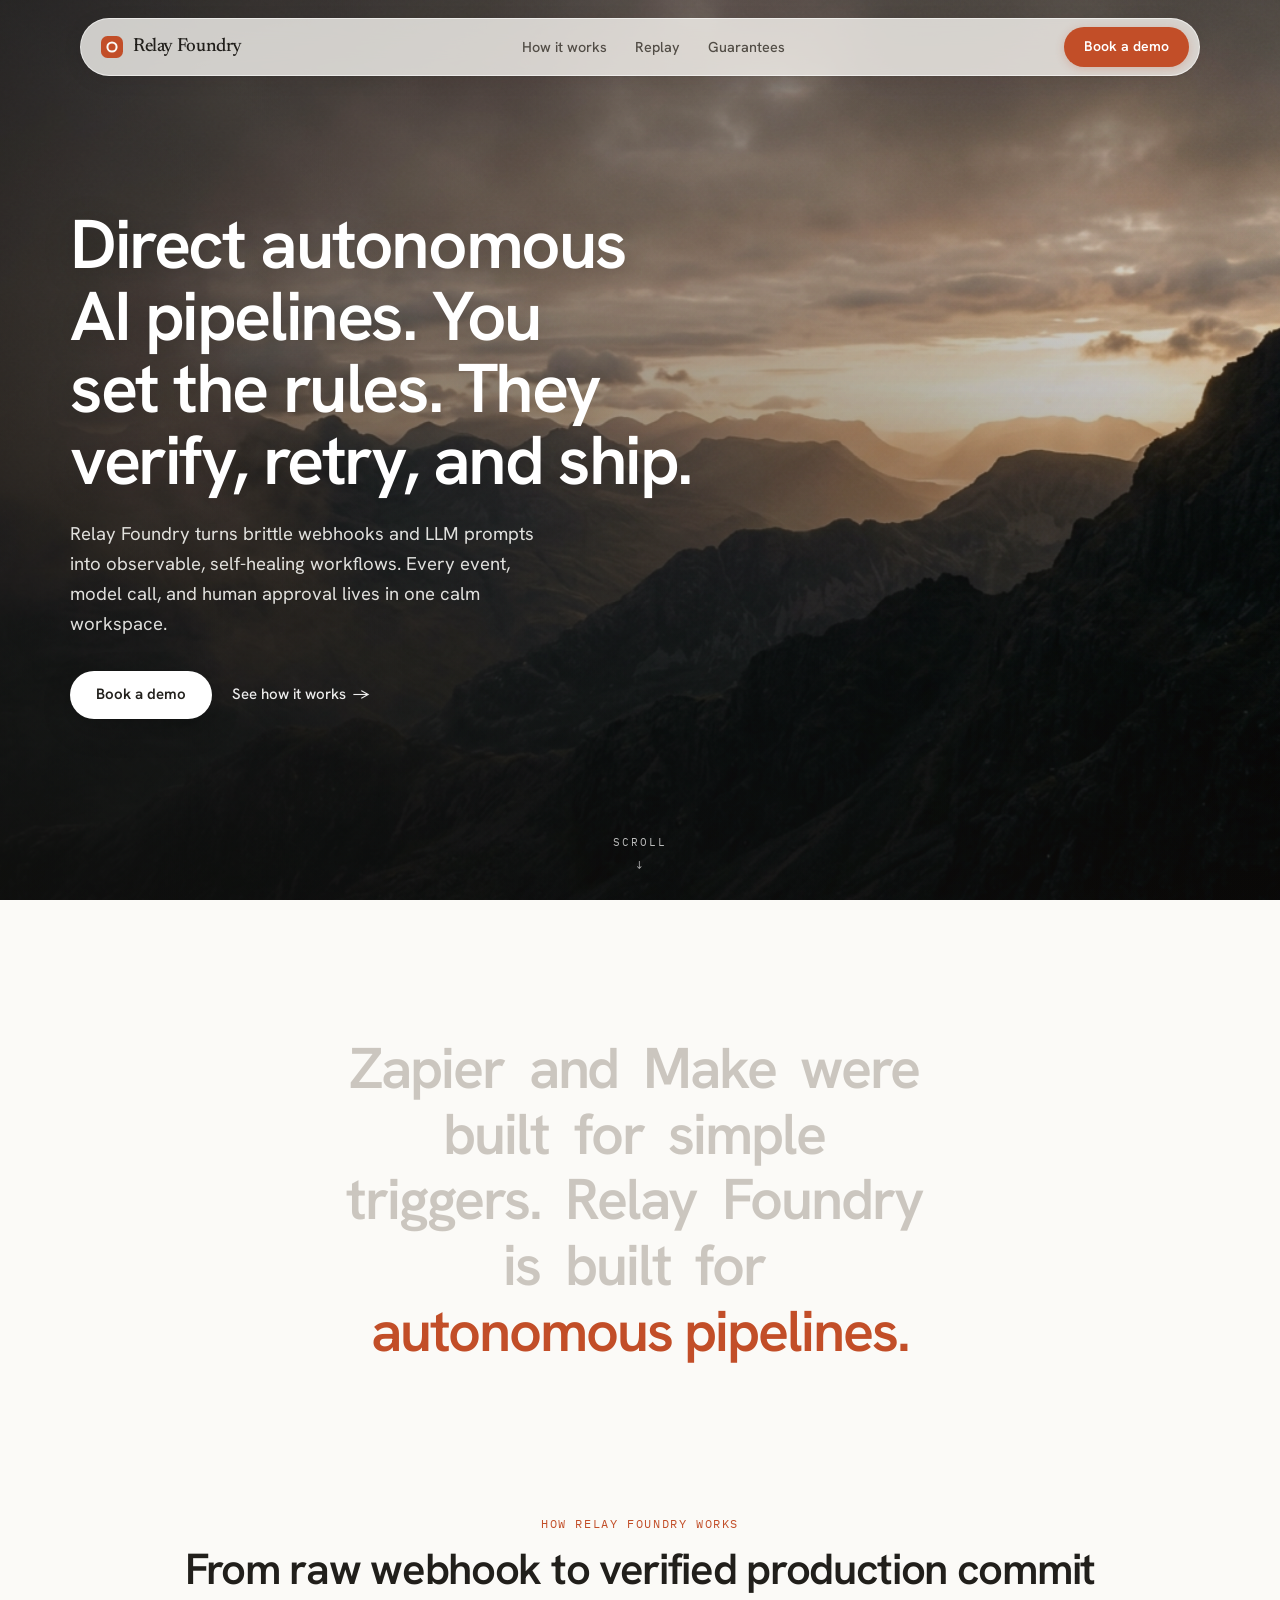
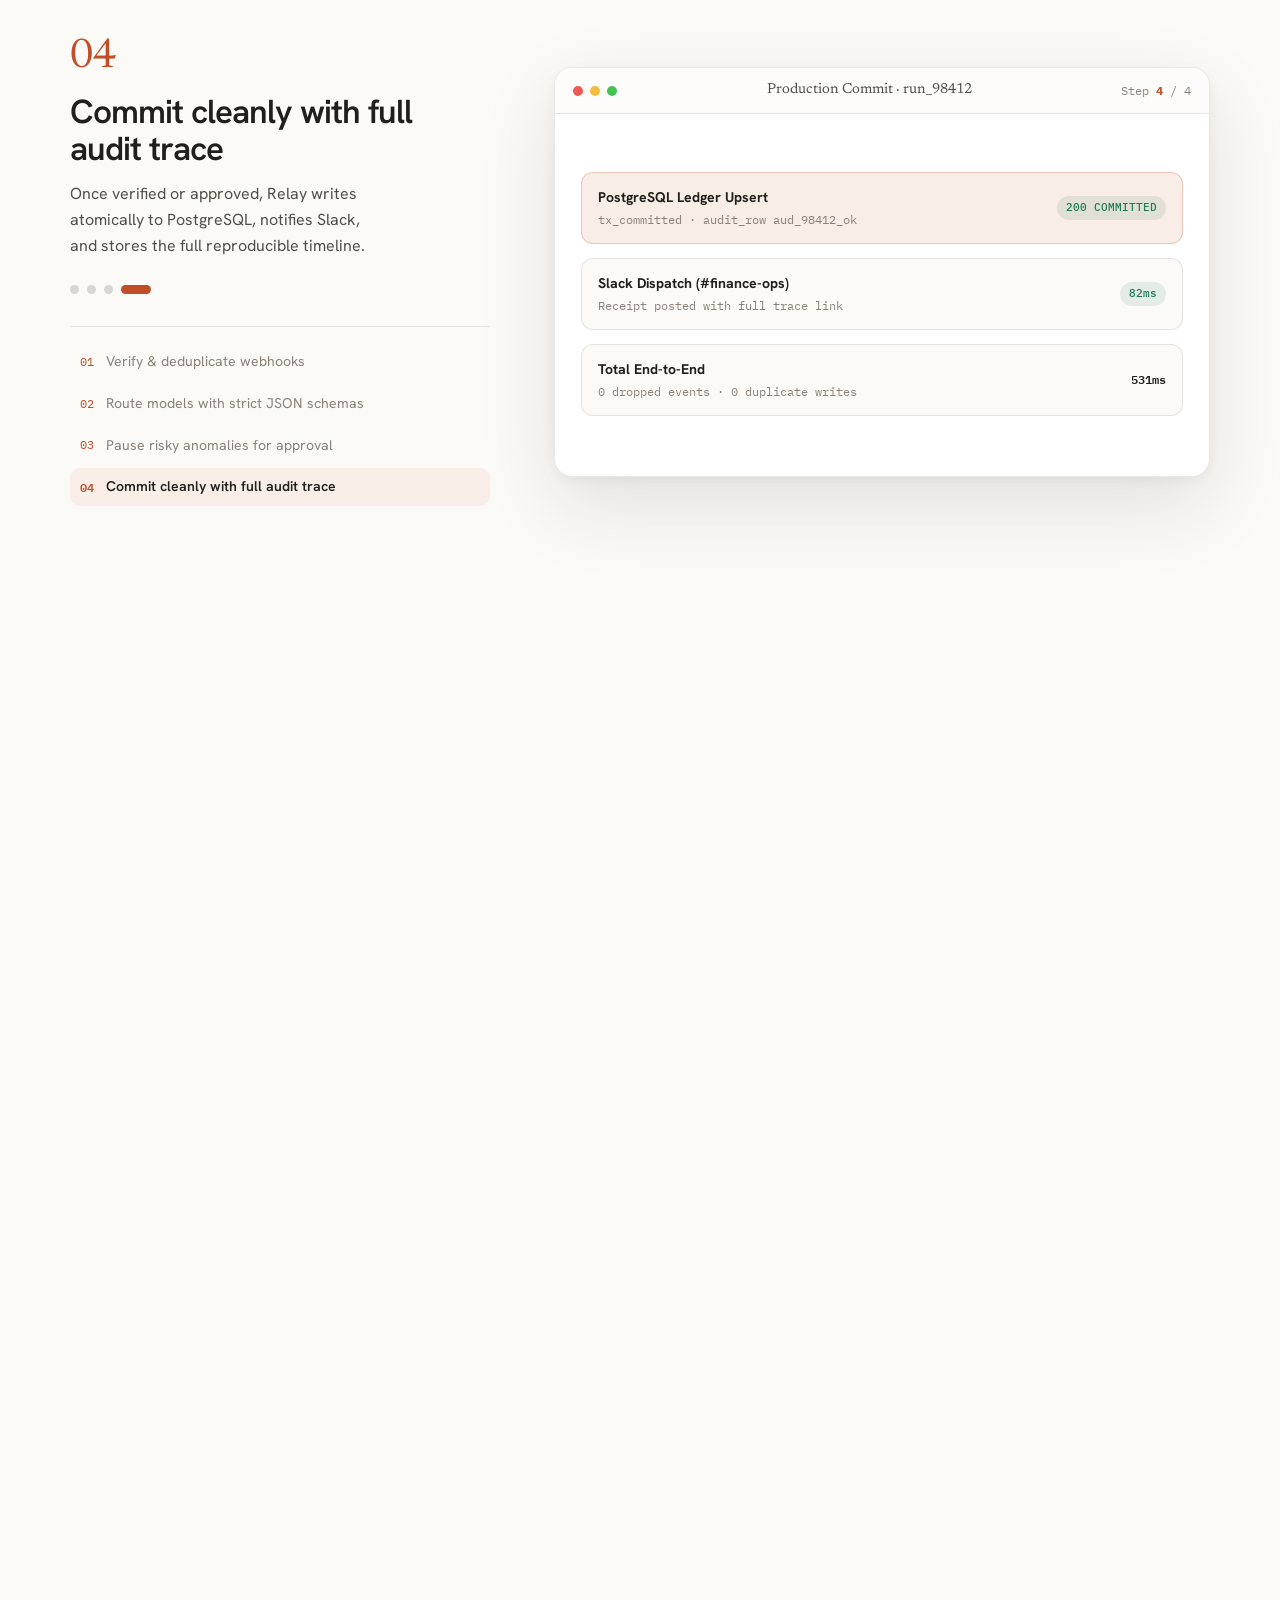
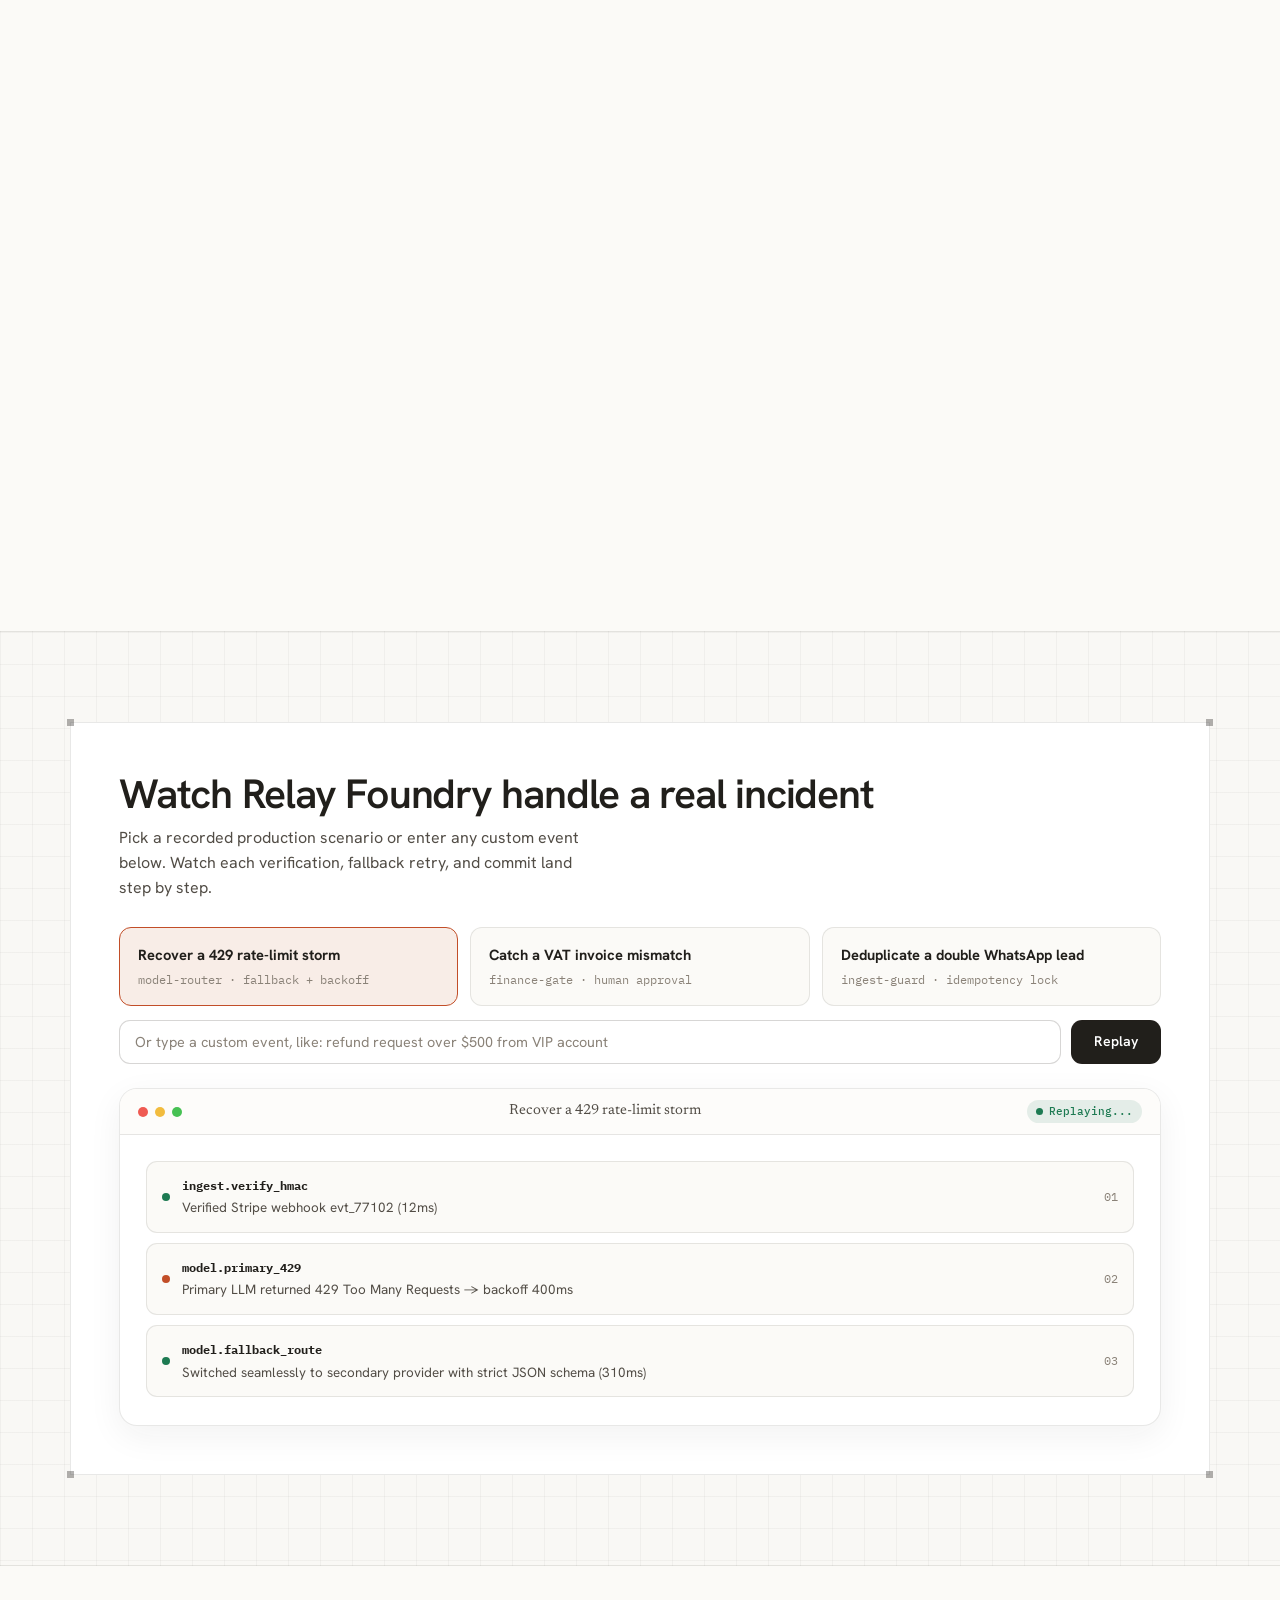
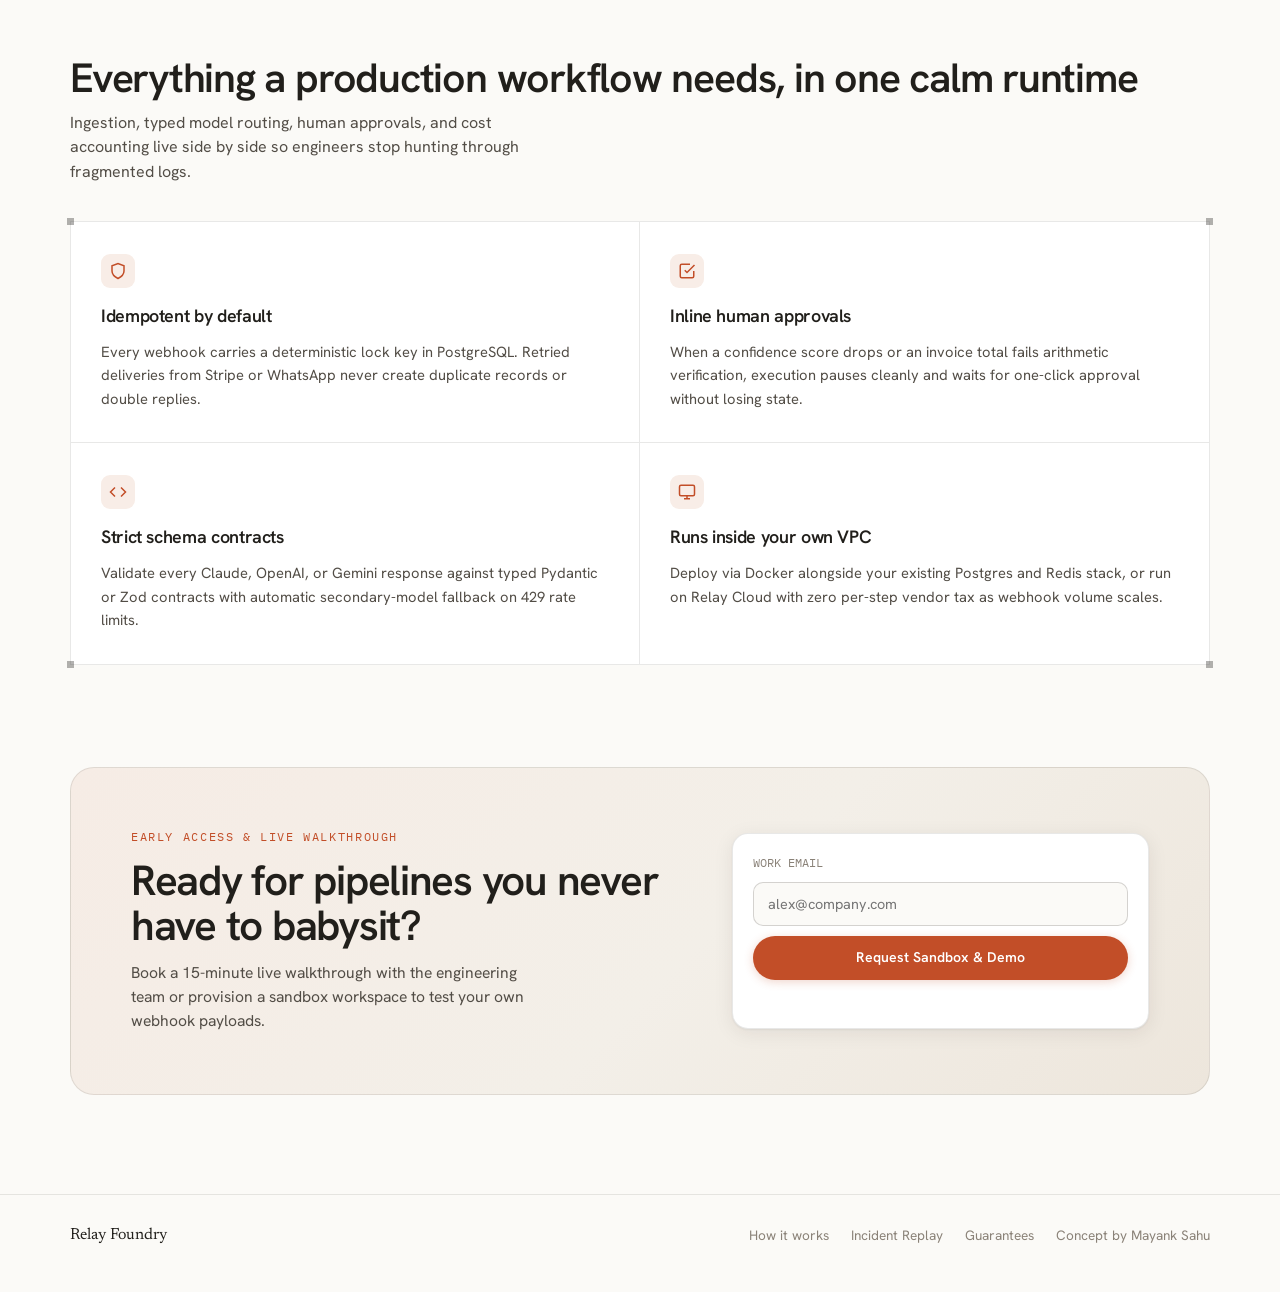
==== commit 71ee8e75: "v17: add fluid motion choreography to /ai-studio/ (hero parallax, staggered entrance, scroll-pinned " ====
--- a/ai-studio/index.html
+++ b/ai-studio/index.html
@@ -58,6 +58,20 @@
     .wrap { width: min(1140px, 100% - 40px); margin-inline: auto; }
     section[id] { scroll-margin-top: 96px; }
 
+    /* Top Scroll Progress Hairline */
+    .scroll-progress {
+      position: fixed;
+      top: 0;
+      left: 0;
+      right: 0;
+      height: 2.5px;
+      background: var(--accent);
+      transform-origin: left;
+      transform: scaleX(0);
+      z-index: 80;
+      pointer-events: none;
+    }
+
     /* Floating Frosted Pill Navbar (OrchaLabs Signature) */
     .nav-shell {
       position: fixed;
@@ -179,6 +193,29 @@
       z-index: 2;
       padding: 120px 0 92px;
       max-width: 680px;
+      will-change: transform, opacity;
+    }
+
+    .hero-anim {
+      opacity: 0;
+      transform: translate3d(0, 26px, 0);
+      animation: heroRise 0.9s var(--ease) forwards;
+    }
+    .hero-anim.d1 { animation-delay: 0.08s; }
+    .hero-anim.d2 { animation-delay: 0.2s; }
+    .hero-anim.d3 { animation-delay: 0.34s; }
+
+    @keyframes heroRise {
+      to { opacity: 1; transform: translate3d(0, 0, 0); }
+    }
+
+    .scroll-cue-arrow {
+      display: inline-block;
+      animation: cueBob 2.2s ease-in-out infinite;
+    }
+    @keyframes cueBob {
+      0%, 100% { transform: translateY(0); opacity: 0.6; }
+      50% { transform: translateY(6px); opacity: 1; }
     }
 
     .hero h1 {
@@ -295,14 +332,70 @@
     }
     .m-punch.is-drawn::after { transform: scaleX(1); }
 
-    /* Band 3: Editorial 4-Step Storyboard + Warm macOS App Window (OrchaLabs Signature) */
+    /* Band 3: Scroll-Driven Sticky 4-Step Storyboard + Warm macOS App Window (OrchaLabs Signature) */
     .story-sec {
-      padding: 20px 0 clamp(96px, 13vh, 144px);
+      padding: 20px 0 clamp(80px, 10vh, 120px);
+    }
+
+    .story-track {
+      position: relative;
+      min-height: 250vh;
+    }
+
+    .story-sticky {
+      position: sticky;
+      top: 96px;
+      padding: 24px 0 40px;
     }
 
     .story-intro {
       text-align: center;
-      margin-bottom: clamp(48px, 7vh, 72px);
+      margin-bottom: clamp(32px, 5vh, 52px);
+    }
+
+    .mac-window {
+      background: var(--surface);
+      border: 1px solid var(--line);
+      border-radius: 18px;
+      box-shadow: var(--shadow-win);
+      overflow: hidden;
+      min-height: 410px;
+      display: flex;
+      flex-direction: column;
+      transition: transform 0.35s var(--ease), box-shadow 0.35s var(--ease);
+      will-change: transform;
+    }
+
+    /* Scroll Reveal Choreography */
+    .reveal {
+      opacity: 1;
+      transform: translate3d(0, 0, 0);
+      transition: opacity 0.72s var(--ease), transform 0.72s var(--ease);
+    }
+    .js-motion .reveal {
+      opacity: 0;
+      transform: translate3d(0, 28px, 0);
+    }
+    .js-motion .reveal.is-in {
+      opacity: 1;
+      transform: translate3d(0, 0, 0);
+    }
+    .g-cell.reveal:nth-child(3) { transition-delay: 0.08s; }
+    .g-cell.reveal:nth-child(4) { transition-delay: 0.16s; }
+    .g-cell.reveal:nth-child(5) { transition-delay: 0.24s; }
+
+    .live-pulse {
+      width: 7px;
+      height: 7px;
+      border-radius: 50%;
+      background: var(--ok);
+      display: inline-block;
+      margin-right: 6px;
+      animation: livePulse 1.8s ease-in-out infinite;
+    }
+    @keyframes livePulse {
+      0%, 100% { transform: scale(1); opacity: 1; }
+      50% { transform: scale(1.45); opacity: 0.45; }
     }
 
     .kicker {
@@ -782,6 +875,8 @@
 
     @media (max-width: 920px) {
       .nav-links { display: none; }
+      .story-track { min-height: 0; }
+      .story-sticky { position: static; padding: 0; }
       .story-grid, .preset-grid, .g-grid, .closing-card { grid-template-columns: 1fr; }
       .g-cell { border-right: 0; border-bottom: 1px solid var(--line); }
       .g-cell:last-child { border-bottom: 0; }
@@ -801,12 +896,13 @@
     }
 
     @media (prefers-reduced-motion: reduce) {
-      .hero-bg { animation: none !important; }
-      .m-word, .m-punch::after, .mac-body { transition: none !important; animation: none !important; }
+      .hero-bg, .hero-anim, .scroll-cue-arrow, .live-pulse { animation: none !important; opacity: 1 !important; transform: none !important; }
+      .m-word, .m-punch::after, .mac-body, .reveal { transition: none !important; animation: none !important; opacity: 1 !important; transform: none !important; }
     }
   </style>
 </head>
 <body>
+  <div class="scroll-progress" id="scrollProgress" aria-hidden="true"></div>
   <header class="nav-shell">
     <div class="nav-pill" id="navPill">
       <a href="#top" class="brand">
@@ -834,12 +930,12 @@
       <div class="hero-scrim" aria-hidden="true"></div>
 
       <div class="wrap">
-        <div class="hero-content">
-          <h1>Direct autonomous AI pipelines. You set the rules. They verify, retry, and ship.</h1>
-          <p class="hero-sub">
+        <div class="hero-content" id="heroContent">
+          <h1 class="hero-anim d1">Direct autonomous AI pipelines. You set the rules. They verify, retry, and ship.</h1>
+          <p class="hero-sub hero-anim d2">
             Relay Foundry turns brittle webhooks and LLM prompts into observable, self-healing workflows. Every event, model call, and human approval lives in one calm workspace.
           </p>
-          <div class="hero-ctas">
+          <div class="hero-ctas hero-anim d3">
             <a href="#demo" class="btn-white-pill">Book a demo</a>
             <a href="#how-it-works" class="hero-link">See how it works <span aria-hidden="true">-&gt;</span></a>
           </div>
@@ -848,7 +944,7 @@
 
       <div class="scroll-cue" aria-hidden="true">
         <span>SCROLL</span>
-        <span>&darr;</span>
+        <span class="scroll-cue-arrow">&darr;</span>
       </div>
     </section>
 
@@ -874,42 +970,44 @@
       </div>
     </section>
 
-    <!-- 4-STEP EDITORIAL STORYBOARD + WARM MACOS WORKSPACE -->
+    <!-- 4-STEP SCROLL-PINNED EDITORIAL STORYBOARD + WARM MACOS WORKSPACE -->
     <section class="story-sec" id="how-it-works">
-      <div class="wrap">
-        <div class="story-intro">
-          <span class="kicker">How Relay Foundry Works</span>
-          <h2>From raw webhook to verified production commit</h2>
-        </div>
-
-        <div class="story-grid">
-          <div class="step-col">
-            <div class="step-num" id="stepNum">01</div>
-            <h3 class="step-title" id="stepTitle">Verify every incoming event</h3>
-            <p class="step-desc" id="stepDesc">Every WhatsApp, Stripe, or API webhook is HMAC-verified and locked with an idempotency key before a single model token is spent.</p>
-
-            <div class="step-dots" role="group" aria-label="Pipeline step indicator">
-              <button type="button" class="step-dot" data-step="0" aria-label="Step 1" aria-pressed="true"></button>
-              <button type="button" class="step-dot" data-step="1" aria-label="Step 2" aria-pressed="false"></button>
-              <button type="button" class="step-dot" data-step="2" aria-label="Step 3" aria-pressed="false"></button>
-              <button type="button" class="step-dot" data-step="3" aria-label="Step 4" aria-pressed="false"></button>
+      <div class="wrap story-track" id="storyTrack">
+        <div class="story-sticky">
+          <div class="story-intro reveal">
+            <span class="kicker">How Relay Foundry Works</span>
+            <h2>From raw webhook to verified production commit</h2>
+          </div>
+
+          <div class="story-grid">
+            <div class="step-col">
+              <div class="step-num" id="stepNum">01</div>
+              <h3 class="step-title" id="stepTitle">Verify every incoming event</h3>
+              <p class="step-desc" id="stepDesc">Every WhatsApp, Stripe, or API webhook is HMAC-verified and locked with an idempotency key before a single model token is spent.</p>
+
+              <div class="step-dots" role="group" aria-label="Pipeline step indicator">
+                <button type="button" class="step-dot" data-step="0" aria-label="Step 1" aria-pressed="true"></button>
+                <button type="button" class="step-dot" data-step="1" aria-label="Step 2" aria-pressed="false"></button>
+                <button type="button" class="step-dot" data-step="2" aria-label="Step 3" aria-pressed="false"></button>
+                <button type="button" class="step-dot" data-step="3" aria-label="Step 4" aria-pressed="false"></button>
+              </div>
+
+              <div class="step-list-btns">
+                <button type="button" class="step-row-btn" data-step="0" aria-pressed="true"><span>01</span><span>Verify &amp; deduplicate webhooks</span></button>
+                <button type="button" class="step-row-btn" data-step="1" aria-pressed="false"><span>02</span><span>Route models with strict JSON schemas</span></button>
+                <button type="button" class="step-row-btn" data-step="2" aria-pressed="false"><span>03</span><span>Pause risky anomalies for approval</span></button>
+                <button type="button" class="step-row-btn" data-step="3" aria-pressed="false"><span>04</span><span>Commit cleanly with full audit trace</span></button>
+              </div>
             </div>
 
-            <div class="step-list-btns">
-              <button type="button" class="step-row-btn" data-step="0" aria-pressed="true"><span>01</span><span>Verify &amp; deduplicate webhooks</span></button>
-              <button type="button" class="step-row-btn" data-step="1" aria-pressed="false"><span>02</span><span>Route models with strict JSON schemas</span></button>
-              <button type="button" class="step-row-btn" data-step="2" aria-pressed="false"><span>03</span><span>Pause risky anomalies for approval</span></button>
-              <button type="button" class="step-row-btn" data-step="3" aria-pressed="false"><span>04</span><span>Commit cleanly with full audit trace</span></button>
+            <div class="mac-window" id="storyMacWin" aria-live="polite">
+              <div class="mac-bar">
+                <span class="mac-dots" aria-hidden="true"><i></i><i></i><i></i></span>
+                <span class="mac-title" id="macTitle">Invoice Triage · directed by Relay</span>
+                <span class="mac-step-ind">Step <strong id="macStepNum">1</strong> / 4</span>
+              </div>
+              <div class="mac-body" id="macBody"></div>
             </div>
-          </div>
-
-          <div class="mac-window" aria-live="polite">
-            <div class="mac-bar">
-              <span class="mac-dots" aria-hidden="true"><i></i><i></i><i></i></span>
-              <span class="mac-title" id="macTitle">Invoice Triage · directed by Relay</span>
-              <span class="mac-step-ind">Step <strong id="macStepNum">1</strong> / 4</span>
-            </div>
-            <div class="mac-body" id="macBody"></div>
           </div>
         </div>
       </div>
@@ -918,7 +1016,7 @@
     <!-- HELICON-INSPIRED ARCHITECTURAL BLUEPRINT + INTERACTIVE REPLAY WORKBENCH -->
     <section class="blueprint-band" id="replay">
       <div class="wrap">
-        <div class="arch-box">
+        <div class="arch-box reveal">
           <span class="pin pin-tl" aria-hidden="true"></span>
           <span class="pin pin-tr" aria-hidden="true"></span>
           <span class="pin pin-bl" aria-hidden="true"></span>
@@ -951,7 +1049,7 @@
             <div class="mac-bar">
               <span class="mac-dots" aria-hidden="true"><i></i><i></i><i></i></span>
               <span class="mac-title" id="replayWinTitle">Recover a 429 rate-limit storm</span>
-              <span class="pill-ok" id="replayWinStatus">Recorded run</span>
+              <span class="pill-ok" id="replayWinStatus"><span class="live-pulse"></span>Recorded run</span>
             </div>
             <div class="mac-body" style="justify-content: flex-start;">
               <div class="replay-log" id="replayLog"></div>
@@ -964,7 +1062,7 @@
     <!-- HELICON-INSPIRED CORNER-PINNED 2x2 ARCHITECTURAL GUARANTEES -->
     <section class="guarantees-sec" id="guarantees">
       <div class="wrap">
-        <div class="g-head">
+        <div class="g-head reveal">
           <h2>Everything a production workflow needs, in one calm runtime</h2>
           <p>Ingestion, typed model routing, human approvals, and cost accounting live side by side so engineers stop hunting through fragmented logs.</p>
         </div>
@@ -975,7 +1073,7 @@
           <span class="pin pin-bl" aria-hidden="true"></span>
           <span class="pin pin-br" aria-hidden="true"></span>
 
-          <article class="g-cell">
+          <article class="g-cell reveal">
             <div class="g-icon" aria-hidden="true">
               <svg width="18" height="18" viewBox="0 0 24 24" fill="none" stroke="currentColor" stroke-width="2"><path d="M12 22s8-4 8-10V5l-8-3-8 3v7c0 6 8 10 8 10z"/></svg>
             </div>
@@ -983,7 +1081,7 @@
             <p>Every webhook carries a deterministic lock key in PostgreSQL. Retried deliveries from Stripe or WhatsApp never create duplicate records or double replies.</p>
           </article>
 
-          <article class="g-cell">
+          <article class="g-cell reveal">
             <div class="g-icon" aria-hidden="true">
               <svg width="18" height="18" viewBox="0 0 24 24" fill="none" stroke="currentColor" stroke-width="2"><path d="M9 11l3 3L22 4"/><path d="M21 12v7a2 2 0 0 1-2 2H5a2 2 0 0 1-2-2V5a2 2 0 0 1 2-2h11"/></svg>
             </div>
@@ -991,7 +1089,7 @@
             <p>When a confidence score drops or an invoice total fails arithmetic verification, execution pauses cleanly and waits for one-click approval without losing state.</p>
           </article>
 
-          <article class="g-cell">
+          <article class="g-cell reveal">
             <div class="g-icon" aria-hidden="true">
               <svg width="18" height="18" viewBox="0 0 24 24" fill="none" stroke="currentColor" stroke-width="2"><polyline points="16 18 22 12 16 6"/><polyline points="8 6 2 12 8 18"/></svg>
             </div>
@@ -999,7 +1097,7 @@
             <p>Validate every Claude, OpenAI, or Gemini response against typed Pydantic or Zod contracts with automatic secondary-model fallback on 429 rate limits.</p>
           </article>
 
-          <article class="g-cell">
+          <article class="g-cell reveal">
             <div class="g-icon" aria-hidden="true">
               <svg width="18" height="18" viewBox="0 0 24 24" fill="none" stroke="currentColor" stroke-width="2"><rect x="2" y="3" width="20" height="14" rx="2"/><line x1="8" y1="21" x2="16" y2="21"/><line x1="12" y1="17" x2="12" y2="21"/></svg>
             </div>
@@ -1013,7 +1111,7 @@
     <!-- QUIET EDITORIAL CLOSING DEMO BAND -->
     <section class="closing-sec" id="demo">
       <div class="wrap">
-        <div class="closing-card">
+        <div class="closing-card reveal">
           <div>
             <span class="kicker">Early Access &amp; Live Walkthrough</span>
             <h2>Ready for pipelines you never have to babysit?</h2>
@@ -1045,6 +1143,7 @@
 
   <script>
     const reduced = window.matchMedia("(prefers-reduced-motion: reduce)").matches;
+    if (!reduced) document.documentElement.classList.add("js-motion");
 
     // 1. Exponential Smooth Anchor Scroll
     function smoothScrollTo(targetY, duration = 680) {
@@ -1074,27 +1173,89 @@
       });
     });
 
-    // 2. Nav Scroll State + Scroll-Illuminating Manifesto
+    // 2. Scroll-Driven Motion: Progress Bar, Hero Parallax, Manifesto, Sticky 4-Step Storyboard
     const navPill = document.getElementById("navPill");
+    const scrollProgress = document.getElementById("scrollProgress");
+    const heroBg = document.querySelector(".hero-bg");
+    const heroContent = document.getElementById("heroContent");
     const mWords = Array.from(document.querySelectorAll(".m-word"));
     const mPunch = document.getElementById("mPunch");
     const mSec = document.getElementById("manifesto");
+    const storyTrack = document.getElementById("storyTrack");
+    let activeStep = 0;
+    let scrollStepLockUntil = 0;
 
     function onScroll() {
-      navPill.classList.toggle("is-scrolled", window.scrollY > 40);
+      const sy = window.scrollY;
+      const vh = window.innerHeight;
+      const maxScroll = Math.max(1, document.documentElement.scrollHeight - vh);
+      navPill.classList.toggle("is-scrolled", sy > 40);
+      scrollProgress.style.transform = `scaleX(${Math.min(1, sy / maxScroll).toFixed(4)})`;
+
+      // Subtle hero parallax & lift
+      if (!reduced && sy < vh * 1.15) {
+        const p = sy / vh;
+        if (heroBg) heroBg.style.transform = `scale(${(1.04 + p * 0.06).toFixed(3)}) translate3d(0, ${Math.round(sy * 0.28)}px, 0)`;
+        if (heroContent) {
+          heroContent.style.transform = `translate3d(0, ${Math.round(-sy * 0.14)}px, 0)`;
+          heroContent.style.opacity = String(Math.max(0.12, 1 - p * 1.15).toFixed(3));
+        }
+      }
+
+      // Manifesto illumination
       if (reduced) {
         mWords.forEach((w) => w.classList.add("is-lit"));
         mPunch.classList.add("is-drawn");
-        return;
+      } else {
+        const r = mSec.getBoundingClientRect();
+        const prog = Math.max(0, Math.min(1, (vh * 0.78 - r.top) / (r.height * 0.7)));
+        const lit = Math.floor(prog * (mWords.length + 2));
+        mWords.forEach((w, i) => w.classList.toggle("is-lit", i < lit));
+        mPunch.classList.toggle("is-drawn", prog > 0.72);
       }
-      const r = mSec.getBoundingClientRect();
-      const prog = Math.max(0, Math.min(1, (window.innerHeight * 0.78 - r.top) / (r.height * 0.7)));
-      const lit = Math.floor(prog * (mWords.length + 2));
-      mWords.forEach((w, i) => w.classList.toggle("is-lit", i < lit));
-      mPunch.classList.toggle("is-drawn", prog > 0.72);
+
+      // Scroll-driven sticky 4-step storyboard on desktop
+      if (storyTrack && window.innerWidth > 920 && Date.now() > scrollStepLockUntil) {
+        const sr = storyTrack.getBoundingClientRect();
+        const scrollable = Math.max(1, sr.height - vh * 0.85);
+        if (sr.top <= 120 && sr.bottom >= vh * 0.5) {
+          const sp = Math.max(0, Math.min(0.999, (120 - sr.top) / scrollable));
+          const idx = Math.min(3, Math.floor(sp * 4));
+          if (idx !== activeStep) renderStep(idx);
+        }
+      }
     }
     window.addEventListener("scroll", onScroll, { passive: true });
     onScroll();
+
+    // 2B. IntersectionObserver Staggered Section Reveals
+    if (!reduced && "IntersectionObserver" in window) {
+      const revealIO = new IntersectionObserver((entries) => {
+        entries.forEach((en) => {
+          if (en.isIntersecting) {
+            en.target.classList.add("is-in");
+            revealIO.unobserve(en.target);
+          }
+        });
+      }, { threshold: 0.12 });
+      document.querySelectorAll(".reveal").forEach((el) => revealIO.observe(el));
+    } else {
+      document.querySelectorAll(".reveal").forEach((el) => el.classList.add("is-in"));
+    }
+
+    // 2C. Subtle 3D Depth Tilt on Floating macOS Window
+    const storyWin = document.getElementById("storyMacWin");
+    if (storyWin && !reduced && window.matchMedia("(hover: hover)").matches) {
+      storyWin.addEventListener("pointermove", (e) => {
+        const r = storyWin.getBoundingClientRect();
+        const nx = (e.clientX - r.left) / r.width - 0.5;
+        const ny = (e.clientY - r.top) / r.height - 0.5;
+        storyWin.style.transform = `perspective(1100px) rotateX(${(-ny * 3.4).toFixed(2)}deg) rotateY(${(nx * 3.4).toFixed(2)}deg) translateY(-2px)`;
+      });
+      storyWin.addEventListener("pointerleave", () => {
+        storyWin.style.transform = "";
+      });
+    }
 
     // 3. Editorial 4-Step Storyboard inside Warm macOS Window
     const STEPS = [
@@ -1171,7 +1332,6 @@
       }
     ];
 
-    let activeStep = 0;
     function renderStep(idx) {
       activeStep = idx;
       const s = STEPS[idx];
@@ -1200,7 +1360,10 @@
     }
 
     document.querySelectorAll("[data-step]").forEach((btn) => {
-      btn.addEventListener("click", () => renderStep(Number(btn.dataset.step)));
+      btn.addEventListener("click", () => {
+        scrollStepLockUntil = Date.now() + 900;
+        renderStep(Number(btn.dataset.step));
+      });
     });
     renderStep(0);
 
@@ -1243,7 +1406,7 @@
       replayTimers.forEach(clearTimeout);
       replayTimers = [];
       document.getElementById("replayWinTitle").textContent = title;
-      document.getElementById("replayWinStatus").textContent = "Replaying...";
+      document.getElementById("replayWinStatus").innerHTML = '<span class="live-pulse"></span>Replaying...';
       const box = document.getElementById("replayLog");
       box.innerHTML = "";
       logs.forEach(([kind, fn, msg], i) => {
@@ -1252,7 +1415,7 @@
           row.className = "log-entry";
           row.innerHTML = `<span class="log-dot ${kind === "warn" ? "is-warn" : ""}"></span><div><strong class="mono" style="font-size:0.78rem;">${fn}</strong><div style="color:var(--ink-2);font-size:0.84rem;margin-top:2px;">${msg}</div></div><span class="mono" style="font-size:0.72rem;color:var(--muted);">0${i + 1}</span>`;
           box.appendChild(row);
-          if (i === logs.length - 1) document.getElementById("replayWinStatus").textContent = status;
+          if (i === logs.length - 1) document.getElementById("replayWinStatus").innerHTML = `<span class="live-pulse"></span>${status}`;
         }, reduced ? 0 : i * 260);
         replayTimers.push(t);
       });
@@ -1278,7 +1441,19 @@
       ]);
     });
 
-    playReplay(REPLAYS.rate.title, REPLAYS.rate.status, REPLAYS.rate.logs);
+    // Trigger live cascade when #replay scrolls into view
+    const replaySec = document.getElementById("replay");
+    if (!reduced && "IntersectionObserver" in window && replaySec) {
+      const rIO = new IntersectionObserver((entries) => {
+        if (entries[0].isIntersecting) {
+          playReplay(REPLAYS.rate.title, REPLAYS.rate.status, REPLAYS.rate.logs);
+          rIO.disconnect();
+        }
+      }, { threshold: 0.25 });
+      rIO.observe(replaySec);
+    } else {
+      playReplay(REPLAYS.rate.title, REPLAYS.rate.status, REPLAYS.rate.logs);
+    }
 
     // 5. Demo Form
     document.getElementById("demoForm").addEventListener("submit", (e) => {
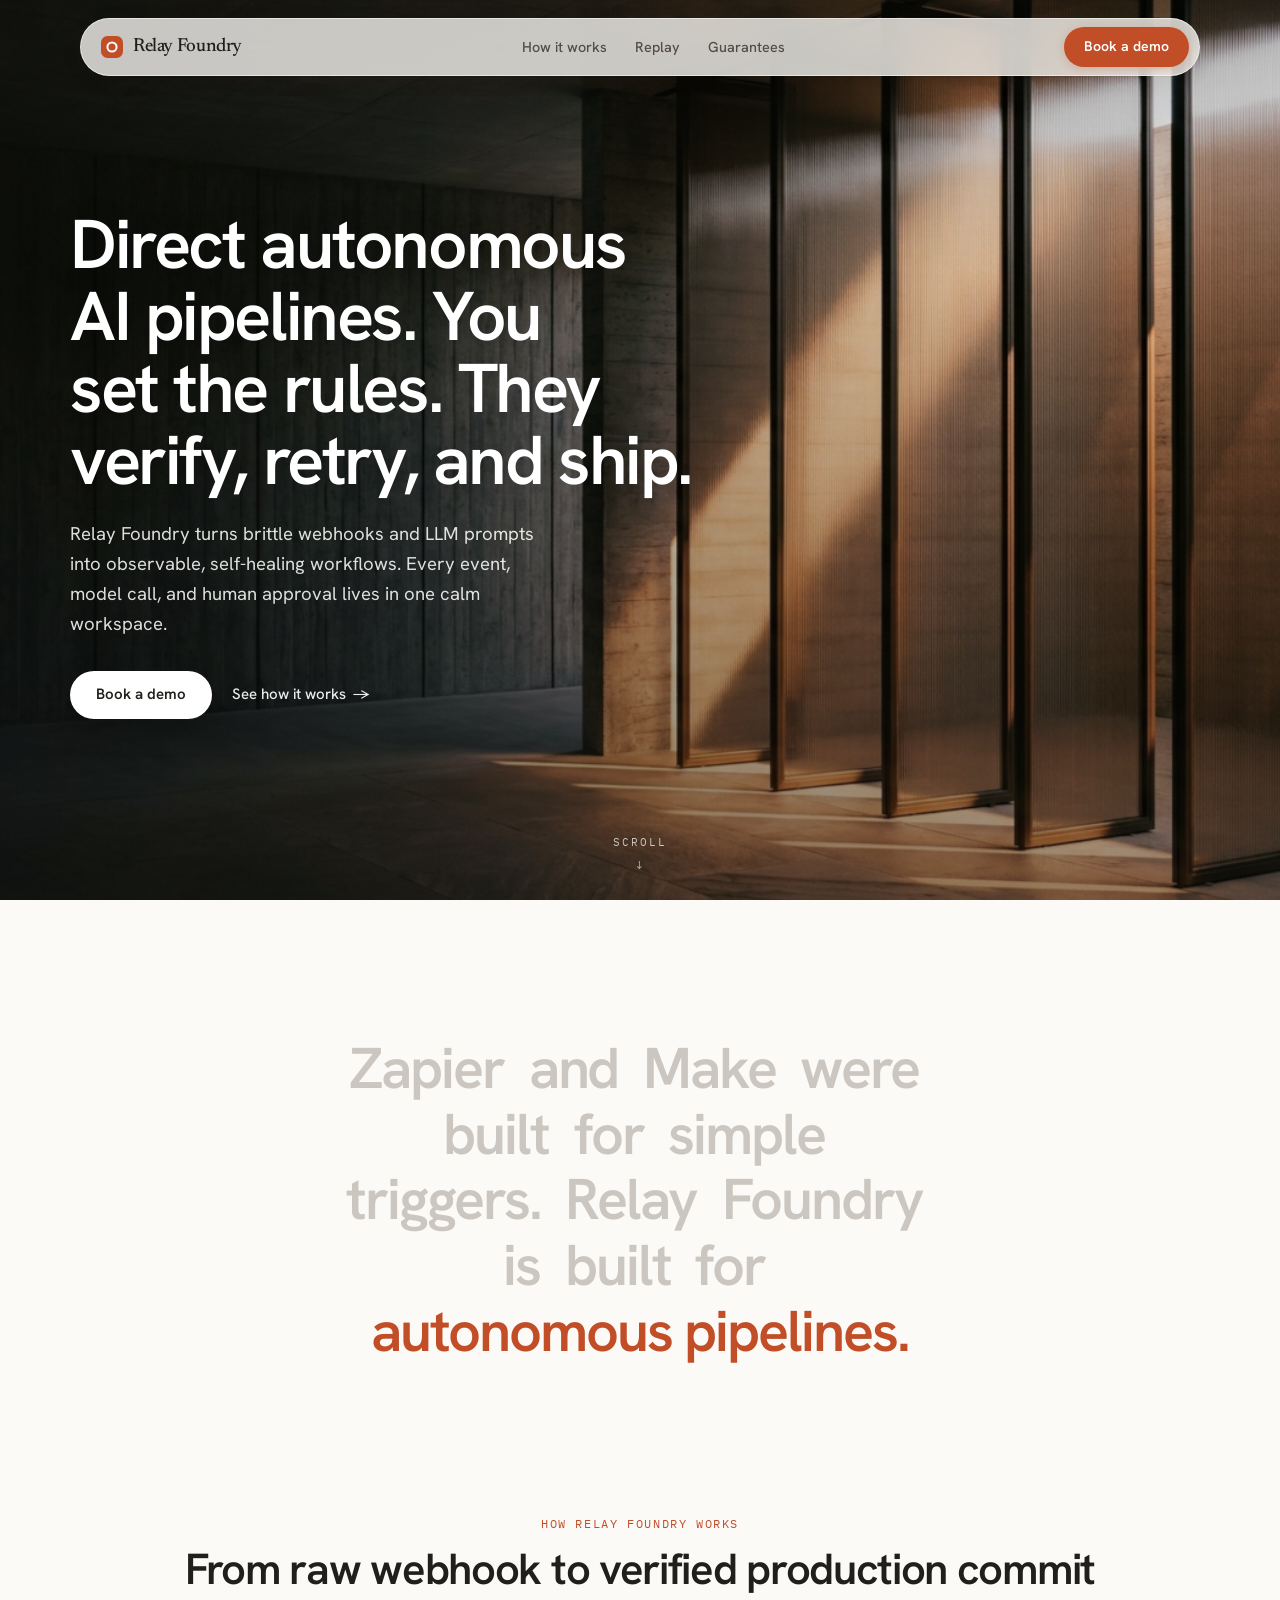
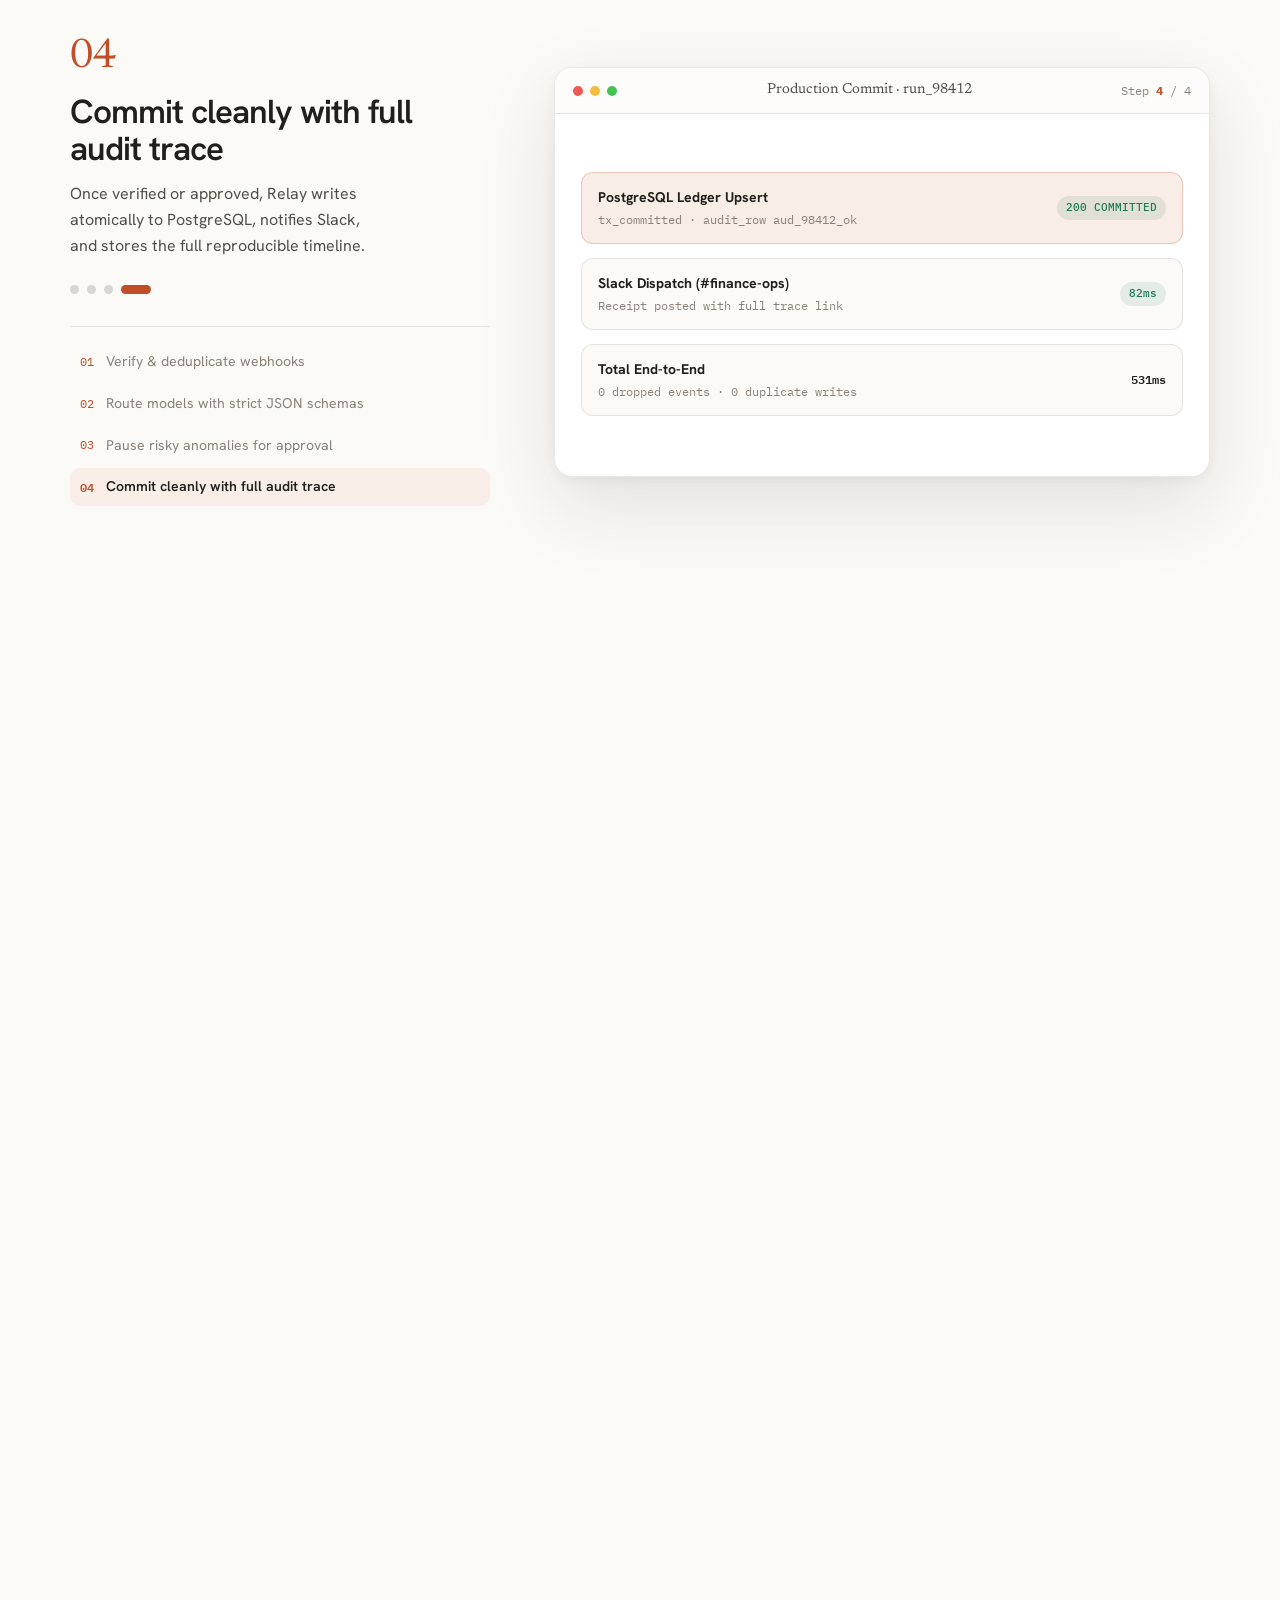
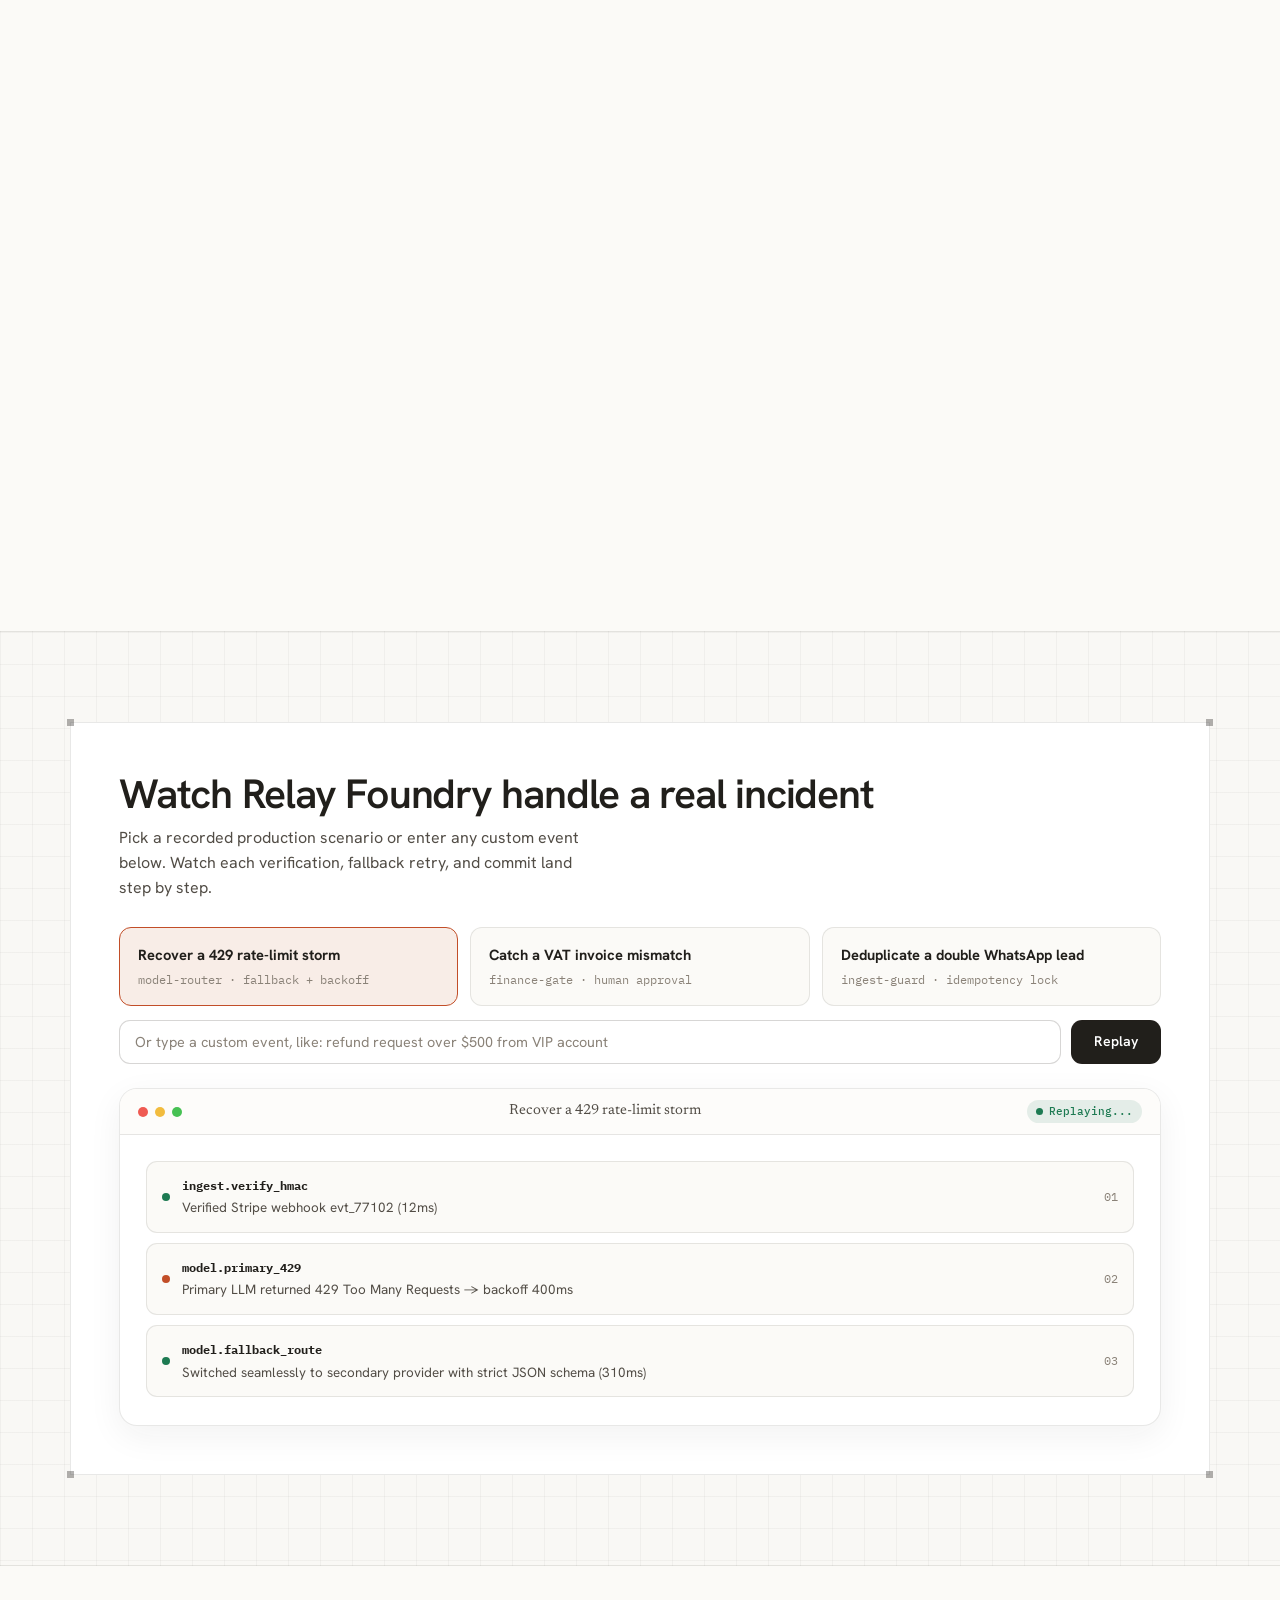
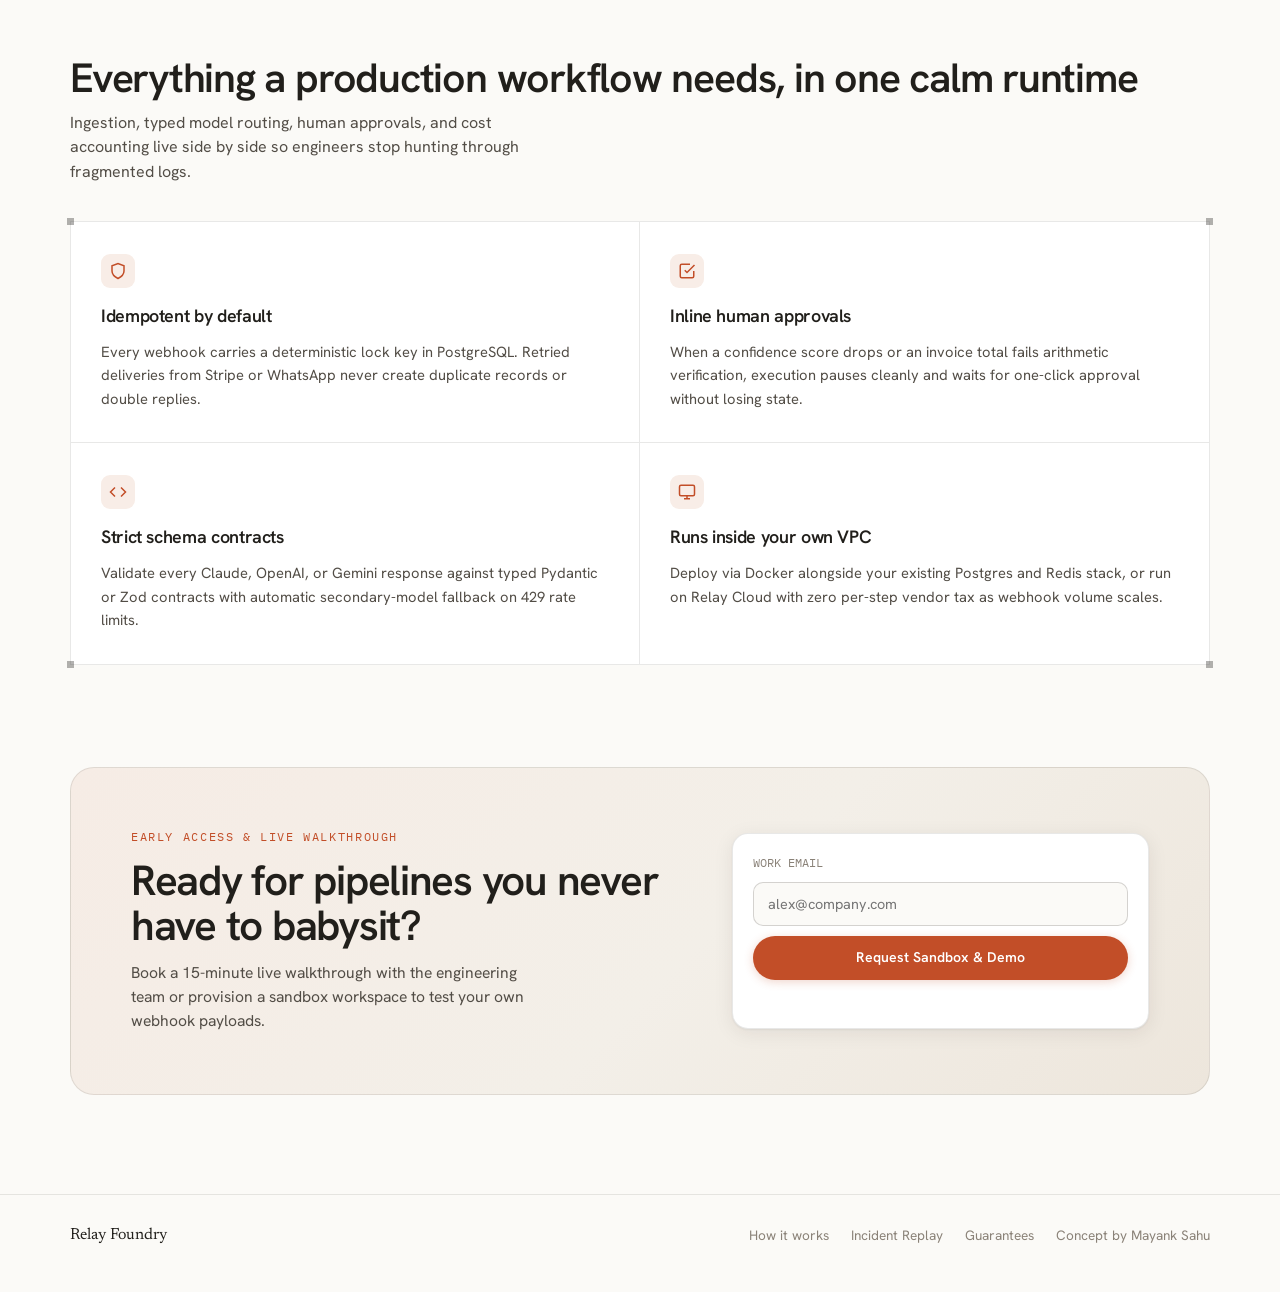
==== commit 3aff0253: "v18: swap /ai-studio/ hero to architectural concrete and fluted-glass pavilion photograph" ====
--- a/ai-studio/index.html
+++ b/ai-studio/index.html
@@ -170,7 +170,7 @@
       width: 100%;
       height: 100%;
       object-fit: cover;
-      object-position: center 42%;
+      object-position: center center;
       transform: scale(1.04);
       animation: heroDrift 22s var(--ease) infinite alternate;
     }
@@ -184,8 +184,8 @@
       position: absolute;
       inset: 0;
       background:
-        linear-gradient(95deg, rgba(19, 17, 15, 0.64) 0%, rgba(19, 17, 15, 0.34) 48%, rgba(19, 17, 15, 0.12) 100%),
-        linear-gradient(180deg, rgba(19, 17, 15, 0.22) 0%, transparent 32%, rgba(19, 17, 15, 0.45) 100%);
+        linear-gradient(96deg, rgba(16, 14, 12, 0.48) 0%, rgba(16, 14, 12, 0.22) 48%, rgba(16, 14, 12, 0.04) 100%),
+        linear-gradient(180deg, rgba(16, 14, 12, 0.18) 0%, transparent 30%, rgba(16, 14, 12, 0.36) 100%);
     }
 
     .hero-content {
@@ -926,7 +926,7 @@
   <main id="top">
     <!-- FULL-BLEED ATMOSPHERIC CINEMA HERO -->
     <section class="hero">
-      <img src="./assets/hero-dawn.jpg" alt="" class="hero-bg" />
+      <img src="./assets/hero-pavilion.jpg" alt="" class="hero-bg" />
       <div class="hero-scrim" aria-hidden="true"></div>
 
       <div class="wrap">
